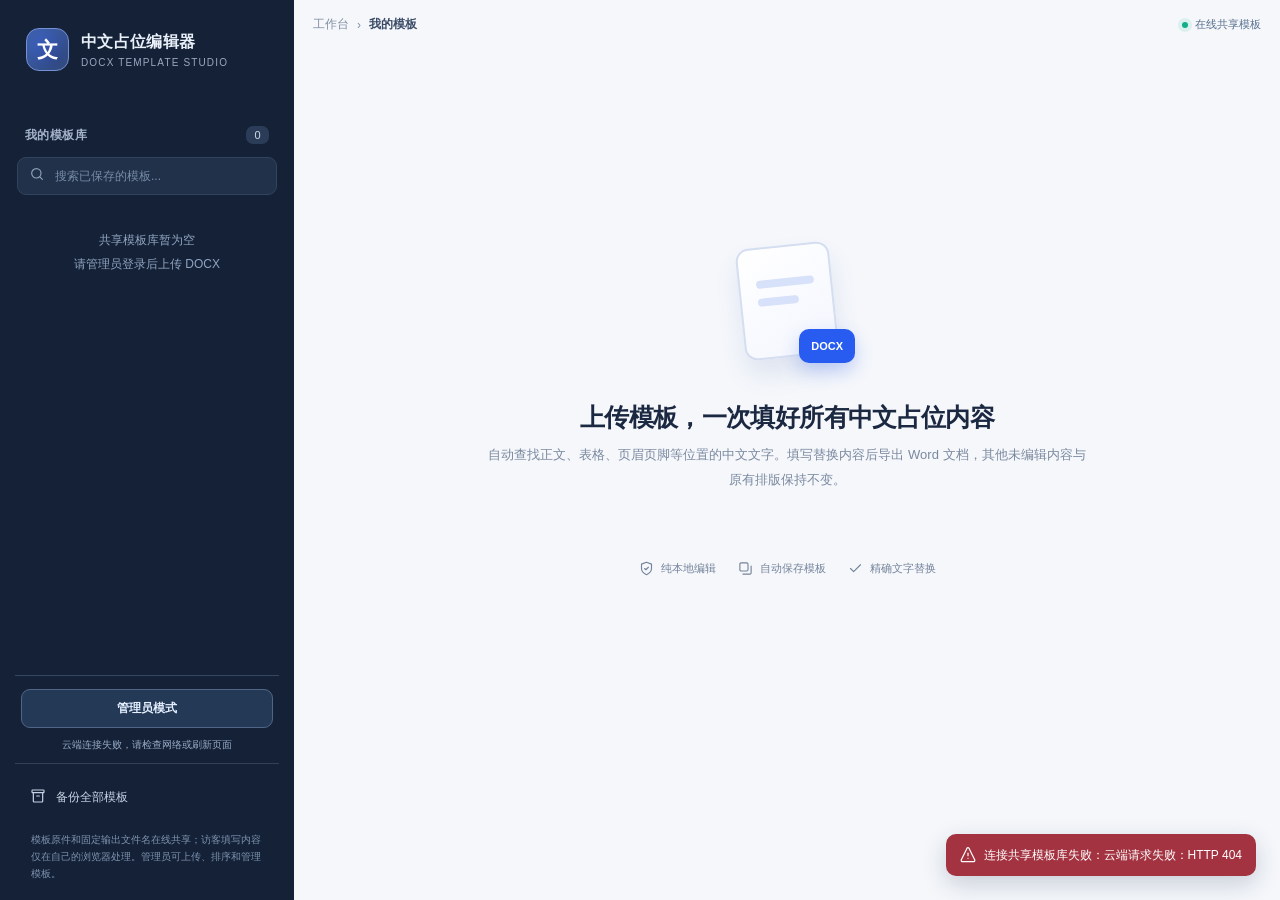
==== legacy/docx-admin.html @ 5efdd033 "Include original DOCX template editor within protected MSWQ admin" ====
<!DOCTYPE html>
<html lang="zh-CN">
<head>
<meta charset="UTF-8" />
<meta name="viewport" content="width=device-width, initial-scale=1" />
<meta name="color-scheme" content="light" />
<title>MSWQ 后台 · DOCX 模板管理</title>
<style>
:root { --nav:#142137;--nav2:#1c2d47;--navtext:#e9f0f8;--blue:#275def;--bluehover:#174bd7;--ink:#1b2841;--muted:#718097;--line:#e4e9f1;--bg:#f5f7fb;--white:#ffffff;--success:#0a9672;--danger:#d34b58;--shadow:0 12px 30px rgba(22,37,68,.065);}
* {box-sizing:border-box} html,body{margin:0;min-height:100%;font-family:Inter,-apple-system,BlinkMacSystemFont,"Segoe UI","Microsoft YaHei","PingFang SC",sans-serif;color:var(--ink)} body{background:var(--bg)} button,input{font:inherit} button{cursor:pointer} button:disabled{opacity:.45;cursor:not-allowed} input{outline:none} input:focus{border-color:#7095ff!important;box-shadow:0 0 0 3px rgba(39,93,239,.10)} .app{display:flex;height:100vh;min-height:600px;overflow:hidden}
.sidebar{width:294px;flex-shrink:0;background:var(--nav);color:var(--navtext);display:flex;flex-direction:column;padding:28px 15px 17px}.brand{display:flex;align-items:center;gap:12px;padding:0 11px 25px}.brand-logo{height:43px;width:43px;border:1px solid #7690d6;border-radius:13px;display:grid;place-items:center;color:#fff;font-size:21px;font-weight:800;box-shadow:inset 0 0 20px #3a5685;background:linear-gradient(135deg,#436ee4,#273a70)} .brand h1{font-size:16px;margin:0 0 4px;font-weight:720;letter-spacing:.3px}.brand p{font-size:10px;color:#99a9bf;letter-spacing:1.15px;margin:0}.side-upload{width:100%;height:44px;border:none;background:#fff;border-radius:10px;color:#182c4c;font-weight:720;display:flex;align-items:center;justify-content:center;gap:9px;box-shadow:0 7px 16px rgba(0,0,0,.12)} .side-upload:hover{background:#e7f0ff}.sidebar-heading{padding:30px 10px 13px;display:flex;align-items:center;justify-content:space-between;color:#a5b4cb;font-size:12px;letter-spacing:.4px}.count{font-size:11px;background:#2a3c57;color:#cdd9e8;padding:3px 8px;border-radius:7px}.side-search{display:flex;gap:8px;align-items:center;background:#203149;border:1px solid #32445d;border-radius:9px;margin:0 2px 11px;padding:0 11px;height:38px;color:#8da1bb}.side-search input{background:none;outline:none;border:none;color:white;width:100%;font-size:12px}.side-search input::placeholder{color:#778ca8}.side-list{flex:1;overflow:auto;min-height:80px;padding:2px 1px 10px;scrollbar-color:#49637f transparent;scrollbar-width:thin}.template-item{padding:11px 10px 11px 11px;display:flex;gap:10px;align-items:center;border-radius:10px;margin-bottom:6px;cursor:grab;transition:background .15s;position:relative;border:1px solid transparent;min-height:65px}.template-item:hover{background:#20344f}.template-item.active{background:#2a4163;border-color:#4a668b}.template-item.dragging{opacity:.35}.template-item.dropbefore{box-shadow:inset 0 3px 0 #8ca9ff}.template-item.dropafter{box-shadow:inset 0 -3px 0 #8ca9ff}.tiny-file{height:35px;width:34px;flex-shrink:0;border-radius:8px;background:#334e71;display:grid;place-items:center;color:#b9d3ff}.template-item.active .tiny-file{background:#335db1;color:white}.template-detail{min-width:0;flex:1}.template-name{font-size:12px;white-space:nowrap;overflow:hidden;text-overflow:ellipsis;font-weight:670;color:#e9f1fb}.template-secondary{font-size:10px;white-space:nowrap;overflow:hidden;text-overflow:ellipsis;color:#91a5c0;margin-top:7px}.item-actions{background:transparent;color:#9aadc9;border:none;padding:6px;border-radius:7px;display:grid;place-items:center}.item-actions:hover{background:#385170;color:white}.empty-side{font-size:12px;line-height:2;color:#91a5c0;padding:20px 12px;text-align:center}.sidebar-bottom{border-top:1px solid #324158;padding:14px 7px 0;display:flex;flex-direction:column;gap:3px}.side-util{display:flex;align-items:center;gap:10px;width:100%;border:none;border-radius:8px;background:none;text-align:left;color:#c5d3e5;padding:10px 8px;font-size:12px}.side-util:hover{background:#243954;color:white}.privacy{font-size:10px;color:#7f94af;line-height:1.7;padding:11px 9px 1px}
.main{overflow:auto;min-width:0;flex:1}.main-inner{max-width:1250px;margin:auto;padding:29px 41px 110px}.top-line{display:flex;align-items:center;justify-content:space-between;gap:20px;margin-bottom:27px}.crumb{display:flex;align-items:center;gap:8px;color:#8290a4;font-size:12px}.crumb strong{color:#3a4b66;font-weight:650}.local-flag{display:flex;align-items:center;gap:7px;color:#58718f;font-size:11px}.online-dot{width:6px;height:6px;background:#12ae89;border-radius:50%;box-shadow:0 0 0 4px rgba(18,174,137,.1)}
.hero-empty{min-height:calc(100vh - 180px);display:flex;flex-direction:column;align-items:center;justify-content:center;text-align:center;padding:30px 0}.hero-drawing{width:136px;height:142px;position:relative;display:grid;place-items:center;margin:0 auto 22px}.big-doc{width:94px;height:112px;border:2px solid #d5def1;border-radius:13px;background:linear-gradient(150deg,#fff,#f3f6fe);box-shadow:0 15px 25px rgba(63,96,164,.12);padding:31px 16px;text-align:left;transform:rotate(-6deg)}.big-doc:before,.big-doc:after{content:"";display:block;height:8px;background:#d7e1f9;border-radius:5px;margin-bottom:10px}.big-doc:after{width:70%}.badge-doc{position:absolute;right:0;bottom:9px;background:#285cf0;border-radius:10px;color:white;padding:11px 12px;box-shadow:0 8px 18px rgba(39,93,239,.25);font-size:11px;font-weight:750}.hero-empty h2{font-size:25px;letter-spacing:-.65px;margin:7px 0 9px}.hero-empty p{font-size:13px;line-height:1.9;color:#7a899f;max-width:600px;margin:0 0 23px}.hero-buttons{display:flex;gap:10px;justify-content:center}.btn{display:inline-flex;align-items:center;justify-content:center;gap:8px;border:1px solid var(--line);border-radius:10px;padding:10px 15px;background:white;color:#354764;font-weight:660;font-size:12px;min-height:40px;white-space:nowrap}.btn:hover{background:#f2f5fb}.btn.primary{background:var(--blue);color:white;border-color:var(--blue)}.btn.primary:hover{background:var(--bluehover)}.btn.ghost{border-color:transparent;background:transparent}.btn.danger{color:var(--danger);background:#fff7f8;border-color:#f6cfd5}.btn:focus-visible{outline:3px solid #aac0ff;outline-offset:2px}.key-points{display:flex;gap:22px;margin-top:45px;flex-wrap:wrap;justify-content:center}.key-point{display:flex;align-items:center;gap:7px;font-size:11px;color:#74839a}
.loading-screen{padding:60px 0;text-align:center;color:#718199}.loader{height:27px;width:27px;border:3px solid #d9e3fb;border-top-color:#3569f2;border-radius:50%;animation:spin .65s linear infinite;margin:0 auto 15px}@keyframes spin{to{transform:rotate(360deg)}}
.document-header{display:flex;justify-content:space-between;gap:20px;align-items:start;margin:5px 0 23px}.eyebrow{font-size:11px;font-weight:720;letter-spacing:1px;color:#7187a6;margin-bottom:9px}.document-title{font-size:25px;line-height:1.4;font-weight:760;letter-spacing:-.7px;overflow-wrap:anywhere;margin:0}.document-subtitle{color:#8998ac;font-size:11px;display:flex;align-items:center;gap:9px;margin:9px 0 0;flex-wrap:wrap}.sub-dot{height:3px;width:3px;border-radius:50%;background:#afb9c8}.header-actions{display:flex;gap:8px;flex-shrink:0;margin-top:6px}
.stat-grid{display:grid;grid-template-columns:repeat(3,minmax(0,1fr));gap:13px;margin-bottom:17px}.stat-card{background:white;border:1px solid var(--line);border-radius:13px;padding:18px 21px;box-shadow:0 3px 12px rgba(18,34,64,.025);min-height:103px}.stat-label{font-size:11px;color:#7c8ba3;font-weight:640;display:flex;align-items:center;gap:7px}.stat-value{font-size:27px;font-weight:790;letter-spacing:-.6px;margin-top:8px;line-height:1}.stat-value small{font-size:13px;color:#8898ad;font-weight:570}.progress-track{height:5px;border-radius:5px;background:#e8edf6;overflow:hidden;margin-top:11px}.progress-fill{height:100%;width:0;background:#19a789;border-radius:5px;transition:width .25s}
.setting-card{background:white;border:1px solid var(--line);border-radius:13px;padding:17px 20px;display:flex;align-items:center;justify-content:space-between;gap:20px;margin-bottom:20px;box-shadow:0 3px 12px rgba(18,34,64,.025)}.setting-text{display:flex;align-items:center;gap:12px;min-width:0}.setting-icon{width:39px;height:39px;border-radius:10px;background:#edf3ff;color:#3469e8;display:grid;place-items:center;flex-shrink:0}.setting-label{font-size:12px;font-weight:750;margin:0 0 5px}.setting-helper{font-size:11px;color:#8a98ac;line-height:1.4}.filename-entry{display:flex;align-items:center;gap:8px;max-width:45%;min-width:235px}.filename-entry input{border:1px solid #dbe3ee;border-radius:8px;padding:10px 10px;background:#fbfcff;width:100%;font-size:12px;min-width:0}.filename-ext{font-size:11px;color:#95a1b3}
.editor-panel{background:#fff;border:1px solid var(--line);border-radius:14px;box-shadow:var(--shadow);overflow:hidden}.panel-top{padding:20px 21px 16px;display:flex;align-items:flex-start;justify-content:space-between;gap:15px}.panel-title{margin:0;font-size:16px;font-weight:750}.panel-desc{margin:8px 0 0;color:#91a0b2;font-size:11px}.panel-tools{padding:0 21px 17px;display:flex;align-items:center;justify-content:space-between;gap:12px;flex-wrap:wrap}.filters{display:flex;gap:3px;background:#f0f3f8;padding:4px;border-radius:9px}.filter{border:0;border-radius:7px;background:none;color:#7b8ba2;padding:8px 12px;font-size:11px;font-weight:700}.filter.active{background:#fff;color:#315bba;box-shadow:0 1px 4px #d8deea}.field-search{border:1px solid #e0e7f1;display:flex;align-items:center;gap:9px;border-radius:9px;height:34px;padding:0 11px;color:#9aaac0;max-width:240px;min-width:175px}.field-search input{border:none;width:100%;font-size:11px;box-shadow:none!important}.table-header{display:grid;grid-template-columns:43px minmax(120px, .88fr) minmax(160px,1.2fr) 77px;align-items:center;background:#f8fafd;color:#8392a7;font-size:10px;font-weight:730;padding:10px 22px;border-top:1px solid var(--line);border-bottom:1px solid var(--line);gap:12px}.field-row{display:grid;grid-template-columns:43px minmax(120px,.88fr) minmax(160px,1.2fr) 77px;gap:12px;align-items:center;min-height:83px;padding:13px 22px;border-bottom:1px solid #edf0f5;transition:background .15s}.field-row:hover{background:#fbfcff}.field-row:last-child{border-bottom:0}.row-index{font-size:11px;color:#9caac0;font-weight:700}.field-label{font-size:12px;font-weight:730;overflow-wrap:anywhere;line-height:1.6}.field-snippet{font-size:10px;color:#9aa7b9;margin-top:5px;overflow:hidden;text-overflow:ellipsis;white-space:nowrap;max-width:330px}.field-input{height:38px;border:1px solid #dce4ee;border-radius:8px;width:100%;padding:0 11px;font-size:12px;background:#fff;color:#203149}.field-input::placeholder{color:#b0bed1}.field-input:not(:placeholder-shown){background:#fafffe}.row-count{text-align:right;font-size:10px;color:#8395aa}.pill-done,.pill-pending{display:inline-flex;align-items:center;justify-content:center;padding:4px 7px;border-radius:6px;margin-bottom:5px}.pill-done{background:#e7f8f1;color:#129970}.pill-pending{background:#f1f4f8;color:#8d9bb0}.no-fields{padding:40px 20px;text-align:center;color:#8b99ab;font-size:13px;line-height:2}.panel-footer{display:flex;align-items:center;justify-content:space-between;gap:15px;border-top:1px solid var(--line);padding:13px 21px;background:#fdfdff;color:#91a0b4;font-size:11px}.footer-count{font-weight:620;color:#63809d}.export-bar{position:sticky;bottom:0;z-index:4;background:rgba(245,247,251,.94);backdrop-filter:blur(12px);border:1px solid #e2e8f1;box-shadow:0 -7px 30px rgba(27,48,83,.05);border-radius:13px;margin:18px 0 0;padding:14px 20px;display:flex;align-items:center;justify-content:space-between;gap:12px}.export-note{font-size:12px;font-weight:680}.export-note small{display:block;font-size:10px;color:#8b9aaf;font-weight:430;margin-top:5px}.export-actions{display:flex;gap:8px}
.toast-area{position:fixed;right:24px;bottom:24px;z-index:40;display:flex;flex-direction:column;gap:8px;pointer-events:none}.toast{padding:12px 14px;background:#172d42;color:white;border-radius:10px;font-size:12px;box-shadow:0 8px 25px #1b2e4c33;display:flex;align-items:center;gap:8px;animation:rise .18s ease;max-width:360px;line-height:1.5}.toast.error{background:#a33341}.toast.success{background:#116d58}@keyframes rise{from{opacity:0;transform:translateY(7px)}to{opacity:1;transform:translateY(0)}}
.modal-backdrop{position:fixed;inset:0;background:rgba(13,27,49,.53);z-index:30;display:flex;align-items:center;justify-content:center;padding:22px;backdrop-filter:blur(3px)}.modal{background:#fff;border-radius:17px;box-shadow:0 25px 100px #0e213a55;width:min(100%,460px);padding:25px}.modal .modal-tag{display:inline-grid;place-items:center;background:#eaf0ff;color:#315dd6;border-radius:10px;width:42px;height:42px;margin-bottom:17px}.modal h3{font-size:18px;margin:0 0 9px;letter-spacing:-.3px}.modal p{font-size:12px;line-height:1.9;color:#7e8da2;margin:0 0 17px}.modal-input{border:1px solid #dae3f0;background:#fbfcfe;border-radius:10px;padding:12px;width:100%;font-size:13px}.modal-foot{display:flex;justify-content:flex-end;gap:9px;margin-top:20px}.modal-k{font-size:11px;color:#7e90aa;margin:0 0 8px;font-weight:750}.modal-warning{background:#fff9ee;border:1px solid #f4e6c5;color:#a87919;padding:11px 12px;border-radius:9px;font-size:11px;line-height:1.8;margin-top:12px}.hidden{display:none!important} .top-preview{display:none}
@media(max-width:1050px){.sidebar{width:258px}.main-inner{padding:27px 24px 100px}.document-title{font-size:21px}.filename-entry{max-width:45%}}
@media(max-width:740px){.app{height:auto;min-height:100vh;overflow:visible}.sidebar{width:73px;position:sticky;top:0;height:100vh;padding:17px 8px}.brand{padding:0 7px 22px}.brand h1,.brand p,.sidebar-heading,.side-search,.template-detail,.item-actions,.side-util span,.privacy,.side-upload span{display:none}.brand-logo{width:40px;height:40px}.side-upload{height:41px}.template-item{padding:7px;justify-content:center;min-height:50px}.tiny-file{flex-shrink:0}.sidebar-bottom{padding:8px 0 0}.side-util{justify-content:center}.main-inner{padding:20px 13px 85px}.document-header{display:block}.header-actions{margin-top:16px}.stat-grid{gap:7px}.stat-card{padding:12px 10px;min-height:91px}.stat-value{font-size:23px}.stat-label{font-size:10px}.setting-card{align-items:stretch;flex-direction:column;gap:14px}.filename-entry{max-width:none}.table-header{display:none}.field-row{grid-template-columns:21px 1fr 55px;gap:8px;padding:14px}.field-input-wrap{grid-column:2 / 4}.field-row .row-count{grid-row:1;grid-column:3}.field-row .field-label-wrap{grid-column:2}.field-row .row-index{grid-column:1}.panel-top,.panel-tools{padding-left:14px;padding-right:14px}.panel-tools{flex-wrap:wrap}.field-search{max-width:none;flex:1}.panel-footer{padding:12px 14px}.export-bar{align-items:stretch;flex-direction:column}.export-actions .btn{flex:1}.top-line{margin-bottom:20px}.hero-empty h2{font-size:20px}.key-points{gap:12px}}
/* Three-column document workspace */
.main{overflow:hidden;display:flex;flex-direction:column}.main-inner{max-width:none;width:100%;padding:16px 19px 13px;height:100%;display:flex;flex-direction:column;min-height:0}.top-line{margin-bottom:10px;flex-shrink:0}#workspace{flex:1;display:flex;flex-direction:column;min-height:0;min-width:0}.worktop{display:flex;align-items:center;gap:14px;padding:9px 0 15px;flex-shrink:0;min-width:0}.doc-ident{min-width:0;flex:1}.doc-ident .eyebrow{margin:0 0 3px;font-size:10px}.worktop .document-title{font-size:18px;font-weight:770;white-space:nowrap;overflow:hidden;text-overflow:ellipsis;max-width:100%;line-height:1.5}.doc-stat{display:flex;gap:9px;align-items:center;flex-shrink:0}.stat-tiny{background:white;border:1px solid var(--line);padding:7px 11px;border-radius:8px;font-size:11px;color:#73829a;white-space:nowrap}.stat-tiny b{font-size:15px;color:#1e3559;margin-right:4px}.stat-tiny.pending b{color:#d68c37}.doc-actions{display:flex;gap:6px}.btn.small{min-height:33px;padding:7px 11px;font-size:11px;border-radius:8px}.btn.danger-soft{color:#a54855}.edit-stage{display:flex;gap:14px;flex:1;min-height:0;min-width:0}.preview-pane{flex:1;min-width:0;display:flex;flex-direction:column;background:#eaeef5;border:1px solid #dfe5ef;border-radius:13px;overflow:hidden}.preview-bar{height:47px;flex-shrink:0;display:flex;justify-content:space-between;align-items:center;padding:0 15px;background:#fff;border-bottom:1px solid var(--line);gap:8px}.preview-title{font-size:12px;font-weight:770;display:flex;align-items:center;gap:8px;color:#2a3d5b;white-space:nowrap}.render-badge{font-size:10px;background:#f1f5fc;color:#7b8da5;padding:3px 7px;font-weight:580;border-radius:4px}.zoom-tools{display:flex;align-items:center;gap:4px;color:#63728d;font-size:11px}.zoom-tools button{border:1px solid #e6ebf3;background:#fff;border-radius:5px;min-width:25px;height:26px;color:#61728f;font-size:15px}.zoom-tools button:hover{background:#edf3ff;color:#2560e8}.zoom-tools #zoomFit{font-size:10px;padding:0 6px}.zoom-tools #zoomPercent{min-width:37px;text-align:center}.preview-selection{padding:9px 15px;color:#416a9b;font-size:11px;background:#f1f6ff;border-bottom:1px solid #e0eafa;flex-shrink:0;overflow:hidden;text-overflow:ellipsis;white-space:nowrap}.preview-scroller{overflow:auto;flex:1;min-height:0;scrollbar-color:#bbc7d9 transparent;scrollbar-width:thin;overscroll-behavior:contain}.preview-body{display:flex;align-items:center;flex-direction:column;padding:29px 20px 45px;min-height:100%;color:#78869e;font-size:12px}.docx-paper{flex-shrink:0;box-sizing:border-box;background:white;color:#151515;box-shadow:0 8px 36px rgba(32,49,77,.13),0 1px 3px rgba(36,54,90,.12);border:1px solid #e6e8ed;line-height:1.35;overflow-wrap:break-word}.paper-content{min-height:100%;color:#161616}.paper-header{margin-bottom:30px;border-bottom:1px dotted #dce1e8;padding-bottom:9px}.paper-footer{margin-top:34px;border-top:1px dotted #e2e5ed;padding-top:12px}.paper-header:before,.paper-footer:before{content:'页眉';position:absolute;transform:translateY(-20px);font-family:Arial,sans-serif;font-size:10px;color:#afb4bb}.paper-footer:before{content:'页脚';transform:translateY(-24px)}.paper-content .docx-p,.paper-content .docx-heading{margin:0 0 8pt;font-size:inherit;font-weight:inherit;line-height:inherit;white-space:pre-wrap;overflow-wrap:anywhere}.paper-content .docx-heading{font-weight:700}.paper-content .docx-table{border-collapse:collapse;border-spacing:0;max-width:100%;width:100%;margin:7px 0 11px;font-size:inherit;table-layout:auto;color:inherit}.paper-content .docx-table td{border:1px solid #c3c5cc;padding:3px 5px;vertical-align:top;min-width:20px}.paper-content .docx-table td .docx-p:last-child{margin-bottom:0}.paper-content .docx-run{white-space:pre-wrap}.paper-content .docx-image{display:inline-block;max-width:100%;height:auto;object-fit:contain;vertical-align:middle}.docx-placeholder{border-radius:2px;cursor:pointer;transition:background-color .09s;scroll-margin:110px 0;background:rgba(255,193,82,.15);box-decoration-break:clone;-webkit-box-decoration-break:clone}.docx-placeholder:hover{background:#fff0c4}.docx-placeholder.selected-slot{background:#ffde83!important;outline:1.6px solid #ec9c2d;box-shadow:0 0 0 3px rgba(255,188,63,.32);position:relative;z-index:1}.docx-placeholder.same-slot{background:rgba(91,150,246,.2);box-shadow:inset 0 -2px #94b6ed}.docx-placeholder.placeholder-filled:not(.selected-slot):not(.same-slot){background:rgba(23,171,129,.1);box-shadow:inset 0 -1px #79c8af}.preview-bottom{background:#fff;color:#8a98aa;font-size:10px;line-height:1.5;flex-shrink:0;padding:9px 13px;border-top:1px solid var(--line)}.preview-error{padding:45px 25px;line-height:2;color:#9b5261}.fields-pane{width:360px;min-width:320px;flex-shrink:0;display:flex;flex-direction:column;min-height:0;background:white;border:1px solid var(--line);border-radius:13px;overflow:hidden;box-shadow:0 5px 20px rgba(22,34,56,.035)}.right-fixed{flex-shrink:0;border-bottom:1px solid var(--line)}.right-head{display:flex;justify-content:space-between;align-items:center;gap:8px;padding:16px 15px 13px}.right-head h3{font-size:15px;margin:0 0 5px}.right-head p{font-size:10px;color:#97a4b8;margin:0}.icon-btn{border:1px solid var(--line);background:#f7f9fd;padding:8px;border-radius:7px;display:flex;color:#71819a}.right-filters{padding:0 15px 13px}.right-filters .filters{display:flex;justify-content:space-between;margin-bottom:10px;gap:2px}.right-filters .filter{font-size:10px;padding:7px 9px;flex:1}.right-search{display:flex;align-items:center;gap:8px;background:#fff;border:1px solid #dee6f1;border-radius:8px;height:34px;padding:0 10px;color:#92a2b6}.right-search input{min-width:0;border:none;box-shadow:none!important;flex:1;width:100%;font-size:11px}.filename-mini{padding:12px 15px 14px;background:#f8faff;border-top:1px solid #eff3fa}.filename-mini label{font-size:11px;display:block;margin-bottom:7px;font-weight:700}.filename-mini label span{font-weight:400;color:#8a98ac}.filename-mini .filename-entry{max-width:none;min-width:0;width:100%;gap:5px}.filename-mini input{font-size:11px;padding:8px 9px;background:#fff}.filename-mini .filename-entry span{font-size:10px;color:#8795a9}.right-list{min-height:0;flex:1;overflow:auto;scrollbar-color:#aab9d0 #f1f4f9;overscroll-behavior:contain;background:#f1f4f9;padding:16px 12px 22px;display:flex;flex-direction:column;gap:16px;align-items:stretch;scroll-padding-top:16px;scroll-padding-bottom:22px}
.field-card{flex-shrink:0;border:1px solid #d5ddea;border-radius:12px;background:#fff;padding:16px 15px 15px;transition:background .15s,border-color .15s,box-shadow .15s;cursor:pointer;scroll-margin:18px;box-shadow:0 2px 6px rgba(29,51,90,.055),0 1px 2px rgba(29,51,90,.035);position:relative}
.field-card:hover{border-color:#afc2e1;background:#fcfdff;box-shadow:0 4px 14px rgba(36,67,121,.09)}
.field-card.is-active{border:2px solid #3876ee;background:#f6f9ff;padding:15px 14px 14px;box-shadow:0 0 0 3px rgba(56,118,238,.10),0 6px 18px rgba(36,76,151,.12)}
.field-card.is-active .field-index{background:#e1ecff;color:#245bd1}
.field-card-top{display:flex;align-items:center;justify-content:space-between;margin-bottom:12px}
.field-index{font-size:10px;color:#657b9c;font-weight:800;background:#edf1f8;border:1px solid #e1e8f2;border-radius:6px;padding:5px 8px;letter-spacing:.4px;line-height:1.2}
.field-status{font-size:10px;font-weight:650;color:#a57129;background:#fff5e6;border:1px solid #f7e6cc;padding:5px 8px;border-radius:6px;line-height:1.2}
.field-status.done{color:#16866c;background:#eaf9f3;border-color:#cfeee1}
.field-original{font-size:14px;line-height:1.6;margin:0 0 7px;overflow-wrap:anywhere;font-weight:650}
.style-info{color:#71849d;display:flex;align-items:center;gap:6px;font-size:10px;overflow-wrap:anywhere;margin-bottom:8px}.style-info svg{flex-shrink:0}
.field-context{font-size:10px;color:#92a2b6;white-space:nowrap;text-overflow:ellipsis;overflow:hidden;margin-bottom:13px;padding-bottom:12px;border-bottom:1px solid #edf1f7}
.field-entry input{width:100%;border:1px solid #d5dfeb;box-shadow:none;border-radius:8px;height:42px;padding:0 11px;font-size:12px;color:#263a57;background:white}
.field-entry input:focus{background:#fff;border-color:#5687f4!important}
.field-bottom{display:flex;justify-content:space-between;align-items:center;gap:4px;padding-top:12px;color:#8192aa;font-size:10px}
.field-bottom>span{display:flex;align-items:center;gap:4px}
.occ-stepper{display:flex;align-items:center;gap:3px;color:#8292a8}
.step-btn{width:21px;height:21px;border:1px solid #dce5f2;background:#fff;color:#617798;border-radius:5px;font-size:16px;line-height:16px}
.step-btn:hover{border-color:#91b1fb;background:#f2f6ff}
.occurrence-step{min-width:43px;text-align:center;white-space:nowrap}
.right-footer{flex-shrink:0;padding:10px 13px 12px;box-shadow:0 -3px 12px rgba(27,55,104,.035);border-top:1px solid var(--line)}.right-foot-meta{display:flex;justify-content:space-between;color:#97a4b6;font-size:10px;margin-bottom:9px}.right-buttons{display:flex;gap:8px}.right-buttons .btn{flex:1;min-width:0;font-size:11px;padding:8px 9px}.right-buttons .btn.primary{flex:1.3}.right-list .no-fields{line-height:1.9;padding:25px 18px;font-size:12px}
@media(max-width:1250px){.sidebar{width:240px}.main-inner{padding:14px 12px 10px}.edit-stage{gap:9px}.fields-pane{width:324px;min-width:300px}.doc-stat{gap:4px}.stat-tiny{padding:6px}.docx-paper{margin-left:0!important}}
@media(max-width:930px){.sidebar{width:180px}.brand h1{font-size:12px}.side-upload{font-size:11px}.doc-stat{display:none}.edit-stage{flex-direction:column;overflow:auto}.preview-pane{height:65vh;flex-shrink:0;min-height:400px}.fields-pane{width:100%;min-width:0;flex-shrink:0;height:55vh;min-height:390px}.right-list{flex:1}}
@media(max-width:740px){.sidebar{width:73px}.main{height:100vh}.main-inner{height:100%;padding:11px 9px}.top-line{margin-bottom:7px}.worktop{padding:5px 0 9px}.docx-paper{max-width:none}.preview-pane{height:55vh;min-height:330px}.fields-pane{height:58vh}.doc-actions .btn{padding:5px}.preview-bar{padding:0 8px}.preview-title{font-size:11px}.render-badge{display:none}}

.docx-list-prefix{display:inline-block;min-width:26px;padding-right:7px;font-weight:inherit}.docx-extra-section{margin-top:36px;border-top:1px dashed #cbd4e0;padding-top:10px}.docx-extra-label{font-family:Arial,sans-serif;color:#8f9eaf;font-size:10px;letter-spacing:.6px;margin-bottom:14px}.docx-extra-item{font-size:.9em;color:#3e4752}


/* V3: edit Word text in-place without rebuilding the DOCX from HTML. */
.preview-bar{flex-wrap:wrap;gap:9px}.live-edit-toolbar{display:flex;align-items:center;gap:7px;flex-wrap:wrap}
.live-edit-tag{font-size:10px;color:#167c61;background:#e8f8f2;border:1px solid #c5eadc;border-radius:6px;padding:5px 8px;font-weight:750;white-space:nowrap}
.live-edit-btn{border:1px solid #d5dfec;background:#fff;color:#426080;border-radius:6px;padding:5px 9px;font-size:11px;white-space:nowrap}
.live-edit-btn:hover:not(:disabled){border-color:#83a7fa;background:#edf3ff;color:#245bd1}
.live-edit-btn:disabled{opacity:.48}
.docx-p[contenteditable="plaintext-only"],.docx-p[contenteditable="true"]{cursor:text;outline:0;min-height:1em;border-radius:3px;transition:background .12s,box-shadow .12s}
.docx-p[contenteditable]:hover{box-shadow:0 0 0 2px rgba(66,123,233,.12);background-color:rgba(77,126,230,.025)}
.docx-p[contenteditable]:focus{box-shadow:0 0 0 2px rgba(34,105,232,.48);background-color:rgba(53,117,230,.045)}
.docx-p.has-direct-change:not(:focus){box-shadow:inset 3px 0 0 #20a67c}
.docx-list-prefix{user-select:none;-webkit-user-select:none}
.direct-help{background:#e9f4ff;color:#315781;font-size:11px;border-top:1px solid #d3e5ff;padding:8px 12px;line-height:1.55;display:flex;gap:10px;align-items:center;justify-content:space-between}
.direct-help b{font-weight:750;color:#2564c7}
.direct-count{display:inline-flex;align-items:center;gap:4px;color:#168667;font-weight:700}
@media(max-width:1280px){.live-edit-toolbar{gap:4px}.live-edit-btn{padding:4px 6px}}


.khmb-admin{border-top:1px solid #334763;margin-top:12px;padding:13px 6px 9px;display:flex;flex-direction:column;gap:8px}
.khmb-admin button{border:1px solid #516687;color:#e4efff;border-radius:9px;background:#233955;padding:10px 12px;text-align:center;font-size:12px;font-weight:700}
.khmb-admin button:hover{background:#2d4970}.khmb-admin .khmb-small{background:transparent;font-weight:500}
.khmb-admin-status{font-size:10px;color:#98aac5;text-align:center;line-height:1.8}
body:not(.is-admin) #uploadSidebar,body:not(.is-admin) #restoreButton,body:not(.is-admin) #deleteCurrent,body:not(.is-admin) #uploadAnotherTemplate{display:none!important}
body:not(.is-admin) .item-actions{display:none!important}
body:not(.is-admin) .template-item{cursor:pointer}
body:not(.is-admin) #outputName{cursor:not-allowed;background:#edf0f5!important;color:#667890}
.khmb-admin .khmb-admin-only{display:none}body.is-admin .khmb-admin .khmb-admin-only{display:block}
@media(max-width:740px){.khmb-admin{padding:6px 0}.khmb-admin button{padding:8px 3px;font-size:10px}.khmb-admin-status{display:none}}

/* Shared master template tools */
.khmb-masterbar{margin:10px 0 14px;padding:13px 15px;border:1px solid #d9e3f4;background:#f6f9ff;border-radius:12px;display:flex;align-items:center;justify-content:space-between;gap:10px;flex-wrap:wrap}
.khmb-masterbar.editing{border:1px solid #7f9af5;background:#eff4ff;box-shadow:0 0 0 2px rgba(39,93,239,.045)}
.khmb-masterbar .master-explain{font-size:11px;color:#5e718b;line-height:1.6;flex:1 1 210px}
.khmb-masterbar .master-explain b{display:block;font-size:12px;color:#234164}
.khmb-masterbar .master-actions{display:flex;flex-wrap:wrap;gap:7px}
.khmb-masterbar .master-actions button{border-radius:8px;font-size:11px;padding:8px 10px;white-space:nowrap;border:1px solid #c8d4e8;background:#fff;color:#294263;cursor:pointer;font-weight:650}
.khmb-masterbar .master-actions button.primary{background:#285ded;border-color:#285ded;color:#fff}
.khmb-masterbar .master-actions button.danger{color:#bc3044;border-color:#f0c6ce}
.khmb-masterbar .master-actions button:disabled{opacity:.5;cursor:not-allowed}
body.khmb-maintenance .direct-help{background:#e8f3ff;border-color:#a9c7fa}
body.khmb-maintenance #resetValues{display:none!important}
body.khmb-maintenance .field-input{background:#f1f3f6!important;pointer-events:none}
body:not(.is-admin) #changeTemplate,body:not(.is-admin) #uploadHero{display:none!important}

/* V4.1: visible master tools pinned below actual V3 preview header. */
.preview-pane #khmbMasterTools{flex:0 0 auto;margin:0;border-radius:0;border-left:0;border-right:0;border-top:0;padding:11px 15px;background:#f4f8ff;z-index:3}
.preview-pane #khmbMasterTools.editing{background:#e9f3ff;border-bottom:2px solid #3d6df5}
.preview-pane #khmbMasterTools .master-actions{justify-content:flex-end}
.preview-pane #khmbMasterTools .master-actions button:disabled{opacity:.56;cursor:not-allowed}
@media(max-width:1100px){.preview-pane #khmbMasterTools{padding:9px}.preview-pane #khmbMasterTools .master-actions button{font-size:10px;padding:7px 8px}}

/* Admin quick-link control in template sidebar */
.template-link-action{background:transparent;color:#a9c6ff;border:1px solid transparent;padding:7px;border-radius:8px;display:grid;place-items:center;flex-shrink:0}
.template-link-action:hover{background:#395879;border-color:#5479a1;color:#fff}
.template-item .item-actions{flex-shrink:0}
body:not(.is-admin) .template-link-action{display:none!important}
.khmb-manage-label{font-size:12px;color:#52647d;font-weight:650;margin:14px 0 6px}
.khmb-manage-input{display:block;width:100%;height:41px;border:1px solid #ced9e8;border-radius:9px;padding:0 12px;color:#1d334f;background:#fff}
.khmb-manage-note{font-size:11px;line-height:1.6;color:#71839b;margin-top:6px}

/* V4.4 admin master global literal search */
.khmb-global-panel{flex:0 0 auto;background:#fbfcff;border-bottom:1px solid #d6e1f0;padding:11px 15px 10px;min-width:0}
.khmb-global-head{display:flex;justify-content:space-between;align-items:center;gap:10px}
.khmb-global-head strong{font-size:12px;color:#25446b}.khmb-global-head small{font-size:10px;color:#8292a7}
.khmb-global-fields{display:grid;grid-template-columns:minmax(110px,1fr) minmax(110px,1fr) auto;gap:8px;align-items:end;margin-top:9px}
.khmb-global-fields label{display:grid;gap:4px;font-size:10px;font-weight:650;color:#586d8b;min-width:0}
.khmb-global-fields input[type=text]{width:100%;height:36px;min-width:0;padding:7px 10px;border:1px solid #cdd9ea;border-radius:8px;background:#fff;color:#223651;font-size:12px;box-sizing:border-box}
.khmb-global-fields .khmb-global-go{background:#275def;border:1px solid #275def;border-radius:8px;padding:8px 12px;height:36px;color:white;font-size:11px;font-weight:700;white-space:nowrap}
.khmb-global-fields .khmb-global-go:disabled{background:#c1cbd9;border-color:#c1cbd9}
.khmb-global-meta{display:flex;justify-content:space-between;gap:12px;align-items:center;margin-top:10px;font-size:10px;color:#64758d}
.khmb-global-meta label{display:flex;align-items:center;gap:6px;white-space:nowrap;cursor:pointer}
.khmb-global-meta input{accent-color:#275def}
.khmb-global-results{max-height:205px;overflow:auto;margin-top:7px;border:1px solid #e2e9f5;border-radius:8px;background:#fff;scrollbar-width:thin}
.khmb-global-result{display:flex;align-items:center;gap:10px;padding:8px 10px;border:0;border-bottom:1px solid #e9eef7;background:#fff;width:100%;text-align:left;cursor:pointer}
.khmb-global-result:hover{background:#f0f5ff}.khmb-global-result:last-child{border-bottom:0}
.khmb-global-result .khmb-hit-num{font-size:10px;font-weight:750;color:#8194b1;min-width:24px}
.khmb-global-result .khmb-hit-body{min-width:0;flex:1}
.khmb-global-result .khmb-hit-place{font-size:10px;font-weight:700;color:#456385}
.khmb-global-result .khmb-hit-text{font-size:11px;color:#34435a;white-space:nowrap;overflow:hidden;text-overflow:ellipsis;margin-top:3px}
.khmb-global-result mark{background:#ffdc76;color:#1c2b41;border-radius:2px;padding:0 1px}
.khmb-hit-empty{color:#8491a4;font-size:11px;padding:15px;text-align:center}
.docx-p.khmb-search-target{background:rgba(255,205,99,.16)!important;box-shadow:0 0 0 2px #f4b435!important;border-radius:3px}
@media(max-width:1020px){.khmb-global-fields{grid-template-columns:1fr 1fr}.khmb-global-fields .khmb-global-go{grid-column:1 / -1}}

#khmbGlobalPages button{background:#fff;border:1px solid #cad6ea;color:#426086;border-radius:6px;padding:4px 9px;font-size:10px;cursor:pointer}
#khmbGlobalPages button:disabled{opacity:.43;cursor:not-allowed}

/* V4.5: all live DOCX search hits use browser-native ranges, no text/OOXML mutations. */
::highlight(khmb-find-all){background-color:#df2637;color:#fff;text-decoration:underline;text-decoration-color:#fff}
::highlight(khmb-find-active){background-color:#a50b20;color:#fff;text-decoration:underline;text-decoration-color:#ffe0a4}
.khmb-global-meta .khmb-highlight-count{font-weight:720;color:#d3243a}
.khmb-global-head .khmb-red-key{background:#df2637;color:#fff;padding:1px 6px;border-radius:5px;font-size:10px;margin-left:5px}
#khmbMatchResults .khmb-global-result mark{background:#d72337;color:#fff;font-weight:750}

/* V4.7.1: concise, admin-editable hints instead of DOCX font/context debug metadata */
.field-card .field-help{display:flex;align-items:flex-start;gap:8px;margin:7px 0 13px;padding:10px 10px;border:1px solid #e0e8f5;border-radius:8px;background:#f7faff;color:#58708f;font-size:11px;line-height:1.6;min-height:37px}
.field-card .field-help .field-help-icon{flex-shrink:0;color:#547bc0;margin-top:1px}
.field-card .field-help .field-help-text{flex:1;min-width:0;white-space:pre-wrap;overflow-wrap:anywhere}
.field-card .field-help .field-help-edit{flex-shrink:0;align-self:center;background:#edf3ff;border:1px solid #c7d7f4;color:#295fbd;border-radius:6px;padding:5px 7px;font-size:10px;font-weight:680;cursor:pointer}
.field-card .field-help .field-help-edit:hover{background:#dfeaff;border-color:#99b8ef}
body:not(.is-admin) .field-help-edit{display:none!important}
.field-help-dialog{display:block;min-height:100px;width:100%;box-sizing:border-box;resize:vertical;margin:12px 0 4px;padding:12px;font-family:inherit;font-size:12px;line-height:1.7;border:1px solid #cbd8ec;border-radius:9px;color:#223b5d;background:#fff}
.field-help-caption{display:block;color:#7b8ba3;font-size:11px;line-height:1.6;margin-top:4px}
</style>
</head>
<body>
<div class="app">
  <aside class="sidebar">
    <div class="brand"><div class="brand-logo">文</div><div><h1>中文占位编辑器</h1><p>DOCX TEMPLATE STUDIO</p></div></div>
    <button class="side-upload" id="uploadSidebar" type="button"><span data-icon="plus"></span><span>导入 DOCX 模板</span></button>
    <div class="sidebar-heading"><strong>我的模板库</strong><span class="count" id="sidebarCount">0</span></div>
    <label class="side-search"><span data-icon="search"></span><input id="templateSearch" autocomplete="off" placeholder="搜索已保存的模板..." /></label>
    <div class="side-list" id="templateList"></div>
    <div class="khmb-admin">
<button id="adminToggle" type="button">管理员模式</button>
<button id="adminPassword" type="button" class="khmb-admin-only khmb-small">修改管理员密码</button>
<button id="adminLogout" type="button" class="khmb-admin-only khmb-small">退出管理员</button>
<div class="khmb-admin-status" id="khmbStatus">云端共享模板库 · 访客模式</div></div>
<div class="sidebar-bottom">
      <button class="side-util" id="backupButton" title="备份全部模板"><span data-icon="archive"></span><span>备份全部模板</span></button>
      <button class="side-util" id="restoreButton" title="导入模板备份"><span data-icon="folder-open"></span><span>恢复模板备份</span></button>
      <div class="privacy">模板原件和固定输出文件名在线共享；访客填写内容仅在自己的浏览器处理。管理员可上传、排序和管理模板。</div>
    </div>
  </aside>
  <main class="main" id="mainArea">
    <div class="main-inner">
      <div class="top-line"><div class="crumb"><span>工作台</span><span>›</span><strong id="breadName">我的模板</strong></div><div class="local-flag"><span class="online-dot"></span><span>在线共享模板</span></div></div>
      <div id="workspace"></div>
    </div>
  </main>
</div>
<input type="file" id="fileInput" accept=".docx,application/vnd.openxmlformats-officedocument.wordprocessingml.document" multiple hidden />
<input type="file" id="restoreInput" accept=".zip" hidden />
<div class="toast-area" id="toastArea" role="status" aria-live="polite"></div>
<div id="modalRoot"></div>
<script id="zip-library">
/* JSZip inline — vendored, runs offline. */
/*!

JSZip v3.10.1 - A JavaScript class for generating and reading zip files
<http://stuartk.com/jszip>

(c) 2009-2016 Stuart Knightley <stuart [at] stuartk.com>
Dual licenced under the MIT license or GPLv3. See https://raw.github.com/Stuk/jszip/main/LICENSE.markdown.

JSZip uses the library pako released under the MIT license :
https://github.com/nodeca/pako/blob/main/LICENSE
*/

!function(e){if("object"==typeof exports&&"undefined"!=typeof module)module.exports=e();else if("function"==typeof define&&define.amd)define([],e);else{("undefined"!=typeof window?window:"undefined"!=typeof global?global:"undefined"!=typeof self?self:this).JSZip=e()}}(function(){return function s(a,o,h){function u(r,e){if(!o[r]){if(!a[r]){var t="function"==typeof require&&require;if(!e&&t)return t(r,!0);if(l)return l(r,!0);var n=new Error("Cannot find module '"+r+"'");throw n.code="MODULE_NOT_FOUND",n}var i=o[r]={exports:{}};a[r][0].call(i.exports,function(e){var t=a[r][1][e];return u(t||e)},i,i.exports,s,a,o,h)}return o[r].exports}for(var l="function"==typeof require&&require,e=0;e<h.length;e++)u(h[e]);return u}({1:[function(e,t,r){"use strict";var d=e("./utils"),c=e("./support"),p="ABCDEFGHIJKLMNOPQRSTUVWXYZabcdefghijklmnopqrstuvwxyz0123456789+/=";r.encode=function(e){for(var t,r,n,i,s,a,o,h=[],u=0,l=e.length,f=l,c="string"!==d.getTypeOf(e);u<e.length;)f=l-u,n=c?(t=e[u++],r=u<l?e[u++]:0,u<l?e[u++]:0):(t=e.charCodeAt(u++),r=u<l?e.charCodeAt(u++):0,u<l?e.charCodeAt(u++):0),i=t>>2,s=(3&t)<<4|r>>4,a=1<f?(15&r)<<2|n>>6:64,o=2<f?63&n:64,h.push(p.charAt(i)+p.charAt(s)+p.charAt(a)+p.charAt(o));return h.join("")},r.decode=function(e){var t,r,n,i,s,a,o=0,h=0,u="data:";if(e.substr(0,u.length)===u)throw new Error("Invalid base64 input, it looks like a data url.");var l,f=3*(e=e.replace(/[^A-Za-z0-9+/=]/g,"")).length/4;if(e.charAt(e.length-1)===p.charAt(64)&&f--,e.charAt(e.length-2)===p.charAt(64)&&f--,f%1!=0)throw new Error("Invalid base64 input, bad content length.");for(l=c.uint8array?new Uint8Array(0|f):new Array(0|f);o<e.length;)t=p.indexOf(e.charAt(o++))<<2|(i=p.indexOf(e.charAt(o++)))>>4,r=(15&i)<<4|(s=p.indexOf(e.charAt(o++)))>>2,n=(3&s)<<6|(a=p.indexOf(e.charAt(o++))),l[h++]=t,64!==s&&(l[h++]=r),64!==a&&(l[h++]=n);return l}},{"./support":30,"./utils":32}],2:[function(e,t,r){"use strict";var n=e("./external"),i=e("./stream/DataWorker"),s=e("./stream/Crc32Probe"),a=e("./stream/DataLengthProbe");function o(e,t,r,n,i){this.compressedSize=e,this.uncompressedSize=t,this.crc32=r,this.compression=n,this.compressedContent=i}o.prototype={getContentWorker:function(){var e=new i(n.Promise.resolve(this.compressedContent)).pipe(this.compression.uncompressWorker()).pipe(new a("data_length")),t=this;return e.on("end",function(){if(this.streamInfo.data_length!==t.uncompressedSize)throw new Error("Bug : uncompressed data size mismatch")}),e},getCompressedWorker:function(){return new i(n.Promise.resolve(this.compressedContent)).withStreamInfo("compressedSize",this.compressedSize).withStreamInfo("uncompressedSize",this.uncompressedSize).withStreamInfo("crc32",this.crc32).withStreamInfo("compression",this.compression)}},o.createWorkerFrom=function(e,t,r){return e.pipe(new s).pipe(new a("uncompressedSize")).pipe(t.compressWorker(r)).pipe(new a("compressedSize")).withStreamInfo("compression",t)},t.exports=o},{"./external":6,"./stream/Crc32Probe":25,"./stream/DataLengthProbe":26,"./stream/DataWorker":27}],3:[function(e,t,r){"use strict";var n=e("./stream/GenericWorker");r.STORE={magic:"\0\0",compressWorker:function(){return new n("STORE compression")},uncompressWorker:function(){return new n("STORE decompression")}},r.DEFLATE=e("./flate")},{"./flate":7,"./stream/GenericWorker":28}],4:[function(e,t,r){"use strict";var n=e("./utils");var o=function(){for(var e,t=[],r=0;r<256;r++){e=r;for(var n=0;n<8;n++)e=1&e?3988292384^e>>>1:e>>>1;t[r]=e}return t}();t.exports=function(e,t){return void 0!==e&&e.length?"string"!==n.getTypeOf(e)?function(e,t,r,n){var i=o,s=n+r;e^=-1;for(var a=n;a<s;a++)e=e>>>8^i[255&(e^t[a])];return-1^e}(0|t,e,e.length,0):function(e,t,r,n){var i=o,s=n+r;e^=-1;for(var a=n;a<s;a++)e=e>>>8^i[255&(e^t.charCodeAt(a))];return-1^e}(0|t,e,e.length,0):0}},{"./utils":32}],5:[function(e,t,r){"use strict";r.base64=!1,r.binary=!1,r.dir=!1,r.createFolders=!0,r.date=null,r.compression=null,r.compressionOptions=null,r.comment=null,r.unixPermissions=null,r.dosPermissions=null},{}],6:[function(e,t,r){"use strict";var n=null;n="undefined"!=typeof Promise?Promise:e("lie"),t.exports={Promise:n}},{lie:37}],7:[function(e,t,r){"use strict";var n="undefined"!=typeof Uint8Array&&"undefined"!=typeof Uint16Array&&"undefined"!=typeof Uint32Array,i=e("pako"),s=e("./utils"),a=e("./stream/GenericWorker"),o=n?"uint8array":"array";function h(e,t){a.call(this,"FlateWorker/"+e),this._pako=null,this._pakoAction=e,this._pakoOptions=t,this.meta={}}r.magic="\b\0",s.inherits(h,a),h.prototype.processChunk=function(e){this.meta=e.meta,null===this._pako&&this._createPako(),this._pako.push(s.transformTo(o,e.data),!1)},h.prototype.flush=function(){a.prototype.flush.call(this),null===this._pako&&this._createPako(),this._pako.push([],!0)},h.prototype.cleanUp=function(){a.prototype.cleanUp.call(this),this._pako=null},h.prototype._createPako=function(){this._pako=new i[this._pakoAction]({raw:!0,level:this._pakoOptions.level||-1});var t=this;this._pako.onData=function(e){t.push({data:e,meta:t.meta})}},r.compressWorker=function(e){return new h("Deflate",e)},r.uncompressWorker=function(){return new h("Inflate",{})}},{"./stream/GenericWorker":28,"./utils":32,pako:38}],8:[function(e,t,r){"use strict";function A(e,t){var r,n="";for(r=0;r<t;r++)n+=String.fromCharCode(255&e),e>>>=8;return n}function n(e,t,r,n,i,s){var a,o,h=e.file,u=e.compression,l=s!==O.utf8encode,f=I.transformTo("string",s(h.name)),c=I.transformTo("string",O.utf8encode(h.name)),d=h.comment,p=I.transformTo("string",s(d)),m=I.transformTo("string",O.utf8encode(d)),_=c.length!==h.name.length,g=m.length!==d.length,b="",v="",y="",w=h.dir,k=h.date,x={crc32:0,compressedSize:0,uncompressedSize:0};t&&!r||(x.crc32=e.crc32,x.compressedSize=e.compressedSize,x.uncompressedSize=e.uncompressedSize);var S=0;t&&(S|=8),l||!_&&!g||(S|=2048);var z=0,C=0;w&&(z|=16),"UNIX"===i?(C=798,z|=function(e,t){var r=e;return e||(r=t?16893:33204),(65535&r)<<16}(h.unixPermissions,w)):(C=20,z|=function(e){return 63&(e||0)}(h.dosPermissions)),a=k.getUTCHours(),a<<=6,a|=k.getUTCMinutes(),a<<=5,a|=k.getUTCSeconds()/2,o=k.getUTCFullYear()-1980,o<<=4,o|=k.getUTCMonth()+1,o<<=5,o|=k.getUTCDate(),_&&(v=A(1,1)+A(B(f),4)+c,b+="up"+A(v.length,2)+v),g&&(y=A(1,1)+A(B(p),4)+m,b+="uc"+A(y.length,2)+y);var E="";return E+="\n\0",E+=A(S,2),E+=u.magic,E+=A(a,2),E+=A(o,2),E+=A(x.crc32,4),E+=A(x.compressedSize,4),E+=A(x.uncompressedSize,4),E+=A(f.length,2),E+=A(b.length,2),{fileRecord:R.LOCAL_FILE_HEADER+E+f+b,dirRecord:R.CENTRAL_FILE_HEADER+A(C,2)+E+A(p.length,2)+"\0\0\0\0"+A(z,4)+A(n,4)+f+b+p}}var I=e("../utils"),i=e("../stream/GenericWorker"),O=e("../utf8"),B=e("../crc32"),R=e("../signature");function s(e,t,r,n){i.call(this,"ZipFileWorker"),this.bytesWritten=0,this.zipComment=t,this.zipPlatform=r,this.encodeFileName=n,this.streamFiles=e,this.accumulate=!1,this.contentBuffer=[],this.dirRecords=[],this.currentSourceOffset=0,this.entriesCount=0,this.currentFile=null,this._sources=[]}I.inherits(s,i),s.prototype.push=function(e){var t=e.meta.percent||0,r=this.entriesCount,n=this._sources.length;this.accumulate?this.contentBuffer.push(e):(this.bytesWritten+=e.data.length,i.prototype.push.call(this,{data:e.data,meta:{currentFile:this.currentFile,percent:r?(t+100*(r-n-1))/r:100}}))},s.prototype.openedSource=function(e){this.currentSourceOffset=this.bytesWritten,this.currentFile=e.file.name;var t=this.streamFiles&&!e.file.dir;if(t){var r=n(e,t,!1,this.currentSourceOffset,this.zipPlatform,this.encodeFileName);this.push({data:r.fileRecord,meta:{percent:0}})}else this.accumulate=!0},s.prototype.closedSource=function(e){this.accumulate=!1;var t=this.streamFiles&&!e.file.dir,r=n(e,t,!0,this.currentSourceOffset,this.zipPlatform,this.encodeFileName);if(this.dirRecords.push(r.dirRecord),t)this.push({data:function(e){return R.DATA_DESCRIPTOR+A(e.crc32,4)+A(e.compressedSize,4)+A(e.uncompressedSize,4)}(e),meta:{percent:100}});else for(this.push({data:r.fileRecord,meta:{percent:0}});this.contentBuffer.length;)this.push(this.contentBuffer.shift());this.currentFile=null},s.prototype.flush=function(){for(var e=this.bytesWritten,t=0;t<this.dirRecords.length;t++)this.push({data:this.dirRecords[t],meta:{percent:100}});var r=this.bytesWritten-e,n=function(e,t,r,n,i){var s=I.transformTo("string",i(n));return R.CENTRAL_DIRECTORY_END+"\0\0\0\0"+A(e,2)+A(e,2)+A(t,4)+A(r,4)+A(s.length,2)+s}(this.dirRecords.length,r,e,this.zipComment,this.encodeFileName);this.push({data:n,meta:{percent:100}})},s.prototype.prepareNextSource=function(){this.previous=this._sources.shift(),this.openedSource(this.previous.streamInfo),this.isPaused?this.previous.pause():this.previous.resume()},s.prototype.registerPrevious=function(e){this._sources.push(e);var t=this;return e.on("data",function(e){t.processChunk(e)}),e.on("end",function(){t.closedSource(t.previous.streamInfo),t._sources.length?t.prepareNextSource():t.end()}),e.on("error",function(e){t.error(e)}),this},s.prototype.resume=function(){return!!i.prototype.resume.call(this)&&(!this.previous&&this._sources.length?(this.prepareNextSource(),!0):this.previous||this._sources.length||this.generatedError?void 0:(this.end(),!0))},s.prototype.error=function(e){var t=this._sources;if(!i.prototype.error.call(this,e))return!1;for(var r=0;r<t.length;r++)try{t[r].error(e)}catch(e){}return!0},s.prototype.lock=function(){i.prototype.lock.call(this);for(var e=this._sources,t=0;t<e.length;t++)e[t].lock()},t.exports=s},{"../crc32":4,"../signature":23,"../stream/GenericWorker":28,"../utf8":31,"../utils":32}],9:[function(e,t,r){"use strict";var u=e("../compressions"),n=e("./ZipFileWorker");r.generateWorker=function(e,a,t){var o=new n(a.streamFiles,t,a.platform,a.encodeFileName),h=0;try{e.forEach(function(e,t){h++;var r=function(e,t){var r=e||t,n=u[r];if(!n)throw new Error(r+" is not a valid compression method !");return n}(t.options.compression,a.compression),n=t.options.compressionOptions||a.compressionOptions||{},i=t.dir,s=t.date;t._compressWorker(r,n).withStreamInfo("file",{name:e,dir:i,date:s,comment:t.comment||"",unixPermissions:t.unixPermissions,dosPermissions:t.dosPermissions}).pipe(o)}),o.entriesCount=h}catch(e){o.error(e)}return o}},{"../compressions":3,"./ZipFileWorker":8}],10:[function(e,t,r){"use strict";function n(){if(!(this instanceof n))return new n;if(arguments.length)throw new Error("The constructor with parameters has been removed in JSZip 3.0, please check the upgrade guide.");this.files=Object.create(null),this.comment=null,this.root="",this.clone=function(){var e=new n;for(var t in this)"function"!=typeof this[t]&&(e[t]=this[t]);return e}}(n.prototype=e("./object")).loadAsync=e("./load"),n.support=e("./support"),n.defaults=e("./defaults"),n.version="3.10.1",n.loadAsync=function(e,t){return(new n).loadAsync(e,t)},n.external=e("./external"),t.exports=n},{"./defaults":5,"./external":6,"./load":11,"./object":15,"./support":30}],11:[function(e,t,r){"use strict";var u=e("./utils"),i=e("./external"),n=e("./utf8"),s=e("./zipEntries"),a=e("./stream/Crc32Probe"),l=e("./nodejsUtils");function f(n){return new i.Promise(function(e,t){var r=n.decompressed.getContentWorker().pipe(new a);r.on("error",function(e){t(e)}).on("end",function(){r.streamInfo.crc32!==n.decompressed.crc32?t(new Error("Corrupted zip : CRC32 mismatch")):e()}).resume()})}t.exports=function(e,o){var h=this;return o=u.extend(o||{},{base64:!1,checkCRC32:!1,optimizedBinaryString:!1,createFolders:!1,decodeFileName:n.utf8decode}),l.isNode&&l.isStream(e)?i.Promise.reject(new Error("JSZip can't accept a stream when loading a zip file.")):u.prepareContent("the loaded zip file",e,!0,o.optimizedBinaryString,o.base64).then(function(e){var t=new s(o);return t.load(e),t}).then(function(e){var t=[i.Promise.resolve(e)],r=e.files;if(o.checkCRC32)for(var n=0;n<r.length;n++)t.push(f(r[n]));return i.Promise.all(t)}).then(function(e){for(var t=e.shift(),r=t.files,n=0;n<r.length;n++){var i=r[n],s=i.fileNameStr,a=u.resolve(i.fileNameStr);h.file(a,i.decompressed,{binary:!0,optimizedBinaryString:!0,date:i.date,dir:i.dir,comment:i.fileCommentStr.length?i.fileCommentStr:null,unixPermissions:i.unixPermissions,dosPermissions:i.dosPermissions,createFolders:o.createFolders}),i.dir||(h.file(a).unsafeOriginalName=s)}return t.zipComment.length&&(h.comment=t.zipComment),h})}},{"./external":6,"./nodejsUtils":14,"./stream/Crc32Probe":25,"./utf8":31,"./utils":32,"./zipEntries":33}],12:[function(e,t,r){"use strict";var n=e("../utils"),i=e("../stream/GenericWorker");function s(e,t){i.call(this,"Nodejs stream input adapter for "+e),this._upstreamEnded=!1,this._bindStream(t)}n.inherits(s,i),s.prototype._bindStream=function(e){var t=this;(this._stream=e).pause(),e.on("data",function(e){t.push({data:e,meta:{percent:0}})}).on("error",function(e){t.isPaused?this.generatedError=e:t.error(e)}).on("end",function(){t.isPaused?t._upstreamEnded=!0:t.end()})},s.prototype.pause=function(){return!!i.prototype.pause.call(this)&&(this._stream.pause(),!0)},s.prototype.resume=function(){return!!i.prototype.resume.call(this)&&(this._upstreamEnded?this.end():this._stream.resume(),!0)},t.exports=s},{"../stream/GenericWorker":28,"../utils":32}],13:[function(e,t,r){"use strict";var i=e("readable-stream").Readable;function n(e,t,r){i.call(this,t),this._helper=e;var n=this;e.on("data",function(e,t){n.push(e)||n._helper.pause(),r&&r(t)}).on("error",function(e){n.emit("error",e)}).on("end",function(){n.push(null)})}e("../utils").inherits(n,i),n.prototype._read=function(){this._helper.resume()},t.exports=n},{"../utils":32,"readable-stream":16}],14:[function(e,t,r){"use strict";t.exports={isNode:"undefined"!=typeof Buffer,newBufferFrom:function(e,t){if(Buffer.from&&Buffer.from!==Uint8Array.from)return Buffer.from(e,t);if("number"==typeof e)throw new Error('The "data" argument must not be a number');return new Buffer(e,t)},allocBuffer:function(e){if(Buffer.alloc)return Buffer.alloc(e);var t=new Buffer(e);return t.fill(0),t},isBuffer:function(e){return Buffer.isBuffer(e)},isStream:function(e){return e&&"function"==typeof e.on&&"function"==typeof e.pause&&"function"==typeof e.resume}}},{}],15:[function(e,t,r){"use strict";function s(e,t,r){var n,i=u.getTypeOf(t),s=u.extend(r||{},f);s.date=s.date||new Date,null!==s.compression&&(s.compression=s.compression.toUpperCase()),"string"==typeof s.unixPermissions&&(s.unixPermissions=parseInt(s.unixPermissions,8)),s.unixPermissions&&16384&s.unixPermissions&&(s.dir=!0),s.dosPermissions&&16&s.dosPermissions&&(s.dir=!0),s.dir&&(e=g(e)),s.createFolders&&(n=_(e))&&b.call(this,n,!0);var a="string"===i&&!1===s.binary&&!1===s.base64;r&&void 0!==r.binary||(s.binary=!a),(t instanceof c&&0===t.uncompressedSize||s.dir||!t||0===t.length)&&(s.base64=!1,s.binary=!0,t="",s.compression="STORE",i="string");var o=null;o=t instanceof c||t instanceof l?t:p.isNode&&p.isStream(t)?new m(e,t):u.prepareContent(e,t,s.binary,s.optimizedBinaryString,s.base64);var h=new d(e,o,s);this.files[e]=h}var i=e("./utf8"),u=e("./utils"),l=e("./stream/GenericWorker"),a=e("./stream/StreamHelper"),f=e("./defaults"),c=e("./compressedObject"),d=e("./zipObject"),o=e("./generate"),p=e("./nodejsUtils"),m=e("./nodejs/NodejsStreamInputAdapter"),_=function(e){"/"===e.slice(-1)&&(e=e.substring(0,e.length-1));var t=e.lastIndexOf("/");return 0<t?e.substring(0,t):""},g=function(e){return"/"!==e.slice(-1)&&(e+="/"),e},b=function(e,t){return t=void 0!==t?t:f.createFolders,e=g(e),this.files[e]||s.call(this,e,null,{dir:!0,createFolders:t}),this.files[e]};function h(e){return"[object RegExp]"===Object.prototype.toString.call(e)}var n={load:function(){throw new Error("This method has been removed in JSZip 3.0, please check the upgrade guide.")},forEach:function(e){var t,r,n;for(t in this.files)n=this.files[t],(r=t.slice(this.root.length,t.length))&&t.slice(0,this.root.length)===this.root&&e(r,n)},filter:function(r){var n=[];return this.forEach(function(e,t){r(e,t)&&n.push(t)}),n},file:function(e,t,r){if(1!==arguments.length)return e=this.root+e,s.call(this,e,t,r),this;if(h(e)){var n=e;return this.filter(function(e,t){return!t.dir&&n.test(e)})}var i=this.files[this.root+e];return i&&!i.dir?i:null},folder:function(r){if(!r)return this;if(h(r))return this.filter(function(e,t){return t.dir&&r.test(e)});var e=this.root+r,t=b.call(this,e),n=this.clone();return n.root=t.name,n},remove:function(r){r=this.root+r;var e=this.files[r];if(e||("/"!==r.slice(-1)&&(r+="/"),e=this.files[r]),e&&!e.dir)delete this.files[r];else for(var t=this.filter(function(e,t){return t.name.slice(0,r.length)===r}),n=0;n<t.length;n++)delete this.files[t[n].name];return this},generate:function(){throw new Error("This method has been removed in JSZip 3.0, please check the upgrade guide.")},generateInternalStream:function(e){var t,r={};try{if((r=u.extend(e||{},{streamFiles:!1,compression:"STORE",compressionOptions:null,type:"",platform:"DOS",comment:null,mimeType:"application/zip",encodeFileName:i.utf8encode})).type=r.type.toLowerCase(),r.compression=r.compression.toUpperCase(),"binarystring"===r.type&&(r.type="string"),!r.type)throw new Error("No output type specified.");u.checkSupport(r.type),"darwin"!==r.platform&&"freebsd"!==r.platform&&"linux"!==r.platform&&"sunos"!==r.platform||(r.platform="UNIX"),"win32"===r.platform&&(r.platform="DOS");var n=r.comment||this.comment||"";t=o.generateWorker(this,r,n)}catch(e){(t=new l("error")).error(e)}return new a(t,r.type||"string",r.mimeType)},generateAsync:function(e,t){return this.generateInternalStream(e).accumulate(t)},generateNodeStream:function(e,t){return(e=e||{}).type||(e.type="nodebuffer"),this.generateInternalStream(e).toNodejsStream(t)}};t.exports=n},{"./compressedObject":2,"./defaults":5,"./generate":9,"./nodejs/NodejsStreamInputAdapter":12,"./nodejsUtils":14,"./stream/GenericWorker":28,"./stream/StreamHelper":29,"./utf8":31,"./utils":32,"./zipObject":35}],16:[function(e,t,r){"use strict";t.exports=e("stream")},{stream:void 0}],17:[function(e,t,r){"use strict";var n=e("./DataReader");function i(e){n.call(this,e);for(var t=0;t<this.data.length;t++)e[t]=255&e[t]}e("../utils").inherits(i,n),i.prototype.byteAt=function(e){return this.data[this.zero+e]},i.prototype.lastIndexOfSignature=function(e){for(var t=e.charCodeAt(0),r=e.charCodeAt(1),n=e.charCodeAt(2),i=e.charCodeAt(3),s=this.length-4;0<=s;--s)if(this.data[s]===t&&this.data[s+1]===r&&this.data[s+2]===n&&this.data[s+3]===i)return s-this.zero;return-1},i.prototype.readAndCheckSignature=function(e){var t=e.charCodeAt(0),r=e.charCodeAt(1),n=e.charCodeAt(2),i=e.charCodeAt(3),s=this.readData(4);return t===s[0]&&r===s[1]&&n===s[2]&&i===s[3]},i.prototype.readData=function(e){if(this.checkOffset(e),0===e)return[];var t=this.data.slice(this.zero+this.index,this.zero+this.index+e);return this.index+=e,t},t.exports=i},{"../utils":32,"./DataReader":18}],18:[function(e,t,r){"use strict";var n=e("../utils");function i(e){this.data=e,this.length=e.length,this.index=0,this.zero=0}i.prototype={checkOffset:function(e){this.checkIndex(this.index+e)},checkIndex:function(e){if(this.length<this.zero+e||e<0)throw new Error("End of data reached (data length = "+this.length+", asked index = "+e+"). Corrupted zip ?")},setIndex:function(e){this.checkIndex(e),this.index=e},skip:function(e){this.setIndex(this.index+e)},byteAt:function(){},readInt:function(e){var t,r=0;for(this.checkOffset(e),t=this.index+e-1;t>=this.index;t--)r=(r<<8)+this.byteAt(t);return this.index+=e,r},readString:function(e){return n.transformTo("string",this.readData(e))},readData:function(){},lastIndexOfSignature:function(){},readAndCheckSignature:function(){},readDate:function(){var e=this.readInt(4);return new Date(Date.UTC(1980+(e>>25&127),(e>>21&15)-1,e>>16&31,e>>11&31,e>>5&63,(31&e)<<1))}},t.exports=i},{"../utils":32}],19:[function(e,t,r){"use strict";var n=e("./Uint8ArrayReader");function i(e){n.call(this,e)}e("../utils").inherits(i,n),i.prototype.readData=function(e){this.checkOffset(e);var t=this.data.slice(this.zero+this.index,this.zero+this.index+e);return this.index+=e,t},t.exports=i},{"../utils":32,"./Uint8ArrayReader":21}],20:[function(e,t,r){"use strict";var n=e("./DataReader");function i(e){n.call(this,e)}e("../utils").inherits(i,n),i.prototype.byteAt=function(e){return this.data.charCodeAt(this.zero+e)},i.prototype.lastIndexOfSignature=function(e){return this.data.lastIndexOf(e)-this.zero},i.prototype.readAndCheckSignature=function(e){return e===this.readData(4)},i.prototype.readData=function(e){this.checkOffset(e);var t=this.data.slice(this.zero+this.index,this.zero+this.index+e);return this.index+=e,t},t.exports=i},{"../utils":32,"./DataReader":18}],21:[function(e,t,r){"use strict";var n=e("./ArrayReader");function i(e){n.call(this,e)}e("../utils").inherits(i,n),i.prototype.readData=function(e){if(this.checkOffset(e),0===e)return new Uint8Array(0);var t=this.data.subarray(this.zero+this.index,this.zero+this.index+e);return this.index+=e,t},t.exports=i},{"../utils":32,"./ArrayReader":17}],22:[function(e,t,r){"use strict";var n=e("../utils"),i=e("../support"),s=e("./ArrayReader"),a=e("./StringReader"),o=e("./NodeBufferReader"),h=e("./Uint8ArrayReader");t.exports=function(e){var t=n.getTypeOf(e);return n.checkSupport(t),"string"!==t||i.uint8array?"nodebuffer"===t?new o(e):i.uint8array?new h(n.transformTo("uint8array",e)):new s(n.transformTo("array",e)):new a(e)}},{"../support":30,"../utils":32,"./ArrayReader":17,"./NodeBufferReader":19,"./StringReader":20,"./Uint8ArrayReader":21}],23:[function(e,t,r){"use strict";r.LOCAL_FILE_HEADER="PK",r.CENTRAL_FILE_HEADER="PK",r.CENTRAL_DIRECTORY_END="PK",r.ZIP64_CENTRAL_DIRECTORY_LOCATOR="PK",r.ZIP64_CENTRAL_DIRECTORY_END="PK",r.DATA_DESCRIPTOR="PK\b"},{}],24:[function(e,t,r){"use strict";var n=e("./GenericWorker"),i=e("../utils");function s(e){n.call(this,"ConvertWorker to "+e),this.destType=e}i.inherits(s,n),s.prototype.processChunk=function(e){this.push({data:i.transformTo(this.destType,e.data),meta:e.meta})},t.exports=s},{"../utils":32,"./GenericWorker":28}],25:[function(e,t,r){"use strict";var n=e("./GenericWorker"),i=e("../crc32");function s(){n.call(this,"Crc32Probe"),this.withStreamInfo("crc32",0)}e("../utils").inherits(s,n),s.prototype.processChunk=function(e){this.streamInfo.crc32=i(e.data,this.streamInfo.crc32||0),this.push(e)},t.exports=s},{"../crc32":4,"../utils":32,"./GenericWorker":28}],26:[function(e,t,r){"use strict";var n=e("../utils"),i=e("./GenericWorker");function s(e){i.call(this,"DataLengthProbe for "+e),this.propName=e,this.withStreamInfo(e,0)}n.inherits(s,i),s.prototype.processChunk=function(e){if(e){var t=this.streamInfo[this.propName]||0;this.streamInfo[this.propName]=t+e.data.length}i.prototype.processChunk.call(this,e)},t.exports=s},{"../utils":32,"./GenericWorker":28}],27:[function(e,t,r){"use strict";var n=e("../utils"),i=e("./GenericWorker");function s(e){i.call(this,"DataWorker");var t=this;this.dataIsReady=!1,this.index=0,this.max=0,this.data=null,this.type="",this._tickScheduled=!1,e.then(function(e){t.dataIsReady=!0,t.data=e,t.max=e&&e.length||0,t.type=n.getTypeOf(e),t.isPaused||t._tickAndRepeat()},function(e){t.error(e)})}n.inherits(s,i),s.prototype.cleanUp=function(){i.prototype.cleanUp.call(this),this.data=null},s.prototype.resume=function(){return!!i.prototype.resume.call(this)&&(!this._tickScheduled&&this.dataIsReady&&(this._tickScheduled=!0,n.delay(this._tickAndRepeat,[],this)),!0)},s.prototype._tickAndRepeat=function(){this._tickScheduled=!1,this.isPaused||this.isFinished||(this._tick(),this.isFinished||(n.delay(this._tickAndRepeat,[],this),this._tickScheduled=!0))},s.prototype._tick=function(){if(this.isPaused||this.isFinished)return!1;var e=null,t=Math.min(this.max,this.index+16384);if(this.index>=this.max)return this.end();switch(this.type){case"string":e=this.data.substring(this.index,t);break;case"uint8array":e=this.data.subarray(this.index,t);break;case"array":case"nodebuffer":e=this.data.slice(this.index,t)}return this.index=t,this.push({data:e,meta:{percent:this.max?this.index/this.max*100:0}})},t.exports=s},{"../utils":32,"./GenericWorker":28}],28:[function(e,t,r){"use strict";function n(e){this.name=e||"default",this.streamInfo={},this.generatedError=null,this.extraStreamInfo={},this.isPaused=!0,this.isFinished=!1,this.isLocked=!1,this._listeners={data:[],end:[],error:[]},this.previous=null}n.prototype={push:function(e){this.emit("data",e)},end:function(){if(this.isFinished)return!1;this.flush();try{this.emit("end"),this.cleanUp(),this.isFinished=!0}catch(e){this.emit("error",e)}return!0},error:function(e){return!this.isFinished&&(this.isPaused?this.generatedError=e:(this.isFinished=!0,this.emit("error",e),this.previous&&this.previous.error(e),this.cleanUp()),!0)},on:function(e,t){return this._listeners[e].push(t),this},cleanUp:function(){this.streamInfo=this.generatedError=this.extraStreamInfo=null,this._listeners=[]},emit:function(e,t){if(this._listeners[e])for(var r=0;r<this._listeners[e].length;r++)this._listeners[e][r].call(this,t)},pipe:function(e){return e.registerPrevious(this)},registerPrevious:function(e){if(this.isLocked)throw new Error("The stream '"+this+"' has already been used.");this.streamInfo=e.streamInfo,this.mergeStreamInfo(),this.previous=e;var t=this;return e.on("data",function(e){t.processChunk(e)}),e.on("end",function(){t.end()}),e.on("error",function(e){t.error(e)}),this},pause:function(){return!this.isPaused&&!this.isFinished&&(this.isPaused=!0,this.previous&&this.previous.pause(),!0)},resume:function(){if(!this.isPaused||this.isFinished)return!1;var e=this.isPaused=!1;return this.generatedError&&(this.error(this.generatedError),e=!0),this.previous&&this.previous.resume(),!e},flush:function(){},processChunk:function(e){this.push(e)},withStreamInfo:function(e,t){return this.extraStreamInfo[e]=t,this.mergeStreamInfo(),this},mergeStreamInfo:function(){for(var e in this.extraStreamInfo)Object.prototype.hasOwnProperty.call(this.extraStreamInfo,e)&&(this.streamInfo[e]=this.extraStreamInfo[e])},lock:function(){if(this.isLocked)throw new Error("The stream '"+this+"' has already been used.");this.isLocked=!0,this.previous&&this.previous.lock()},toString:function(){var e="Worker "+this.name;return this.previous?this.previous+" -> "+e:e}},t.exports=n},{}],29:[function(e,t,r){"use strict";var h=e("../utils"),i=e("./ConvertWorker"),s=e("./GenericWorker"),u=e("../base64"),n=e("../support"),a=e("../external"),o=null;if(n.nodestream)try{o=e("../nodejs/NodejsStreamOutputAdapter")}catch(e){}function l(e,o){return new a.Promise(function(t,r){var n=[],i=e._internalType,s=e._outputType,a=e._mimeType;e.on("data",function(e,t){n.push(e),o&&o(t)}).on("error",function(e){n=[],r(e)}).on("end",function(){try{var e=function(e,t,r){switch(e){case"blob":return h.newBlob(h.transformTo("arraybuffer",t),r);case"base64":return u.encode(t);default:return h.transformTo(e,t)}}(s,function(e,t){var r,n=0,i=null,s=0;for(r=0;r<t.length;r++)s+=t[r].length;switch(e){case"string":return t.join("");case"array":return Array.prototype.concat.apply([],t);case"uint8array":for(i=new Uint8Array(s),r=0;r<t.length;r++)i.set(t[r],n),n+=t[r].length;return i;case"nodebuffer":return Buffer.concat(t);default:throw new Error("concat : unsupported type '"+e+"'")}}(i,n),a);t(e)}catch(e){r(e)}n=[]}).resume()})}function f(e,t,r){var n=t;switch(t){case"blob":case"arraybuffer":n="uint8array";break;case"base64":n="string"}try{this._internalType=n,this._outputType=t,this._mimeType=r,h.checkSupport(n),this._worker=e.pipe(new i(n)),e.lock()}catch(e){this._worker=new s("error"),this._worker.error(e)}}f.prototype={accumulate:function(e){return l(this,e)},on:function(e,t){var r=this;return"data"===e?this._worker.on(e,function(e){t.call(r,e.data,e.meta)}):this._worker.on(e,function(){h.delay(t,arguments,r)}),this},resume:function(){return h.delay(this._worker.resume,[],this._worker),this},pause:function(){return this._worker.pause(),this},toNodejsStream:function(e){if(h.checkSupport("nodestream"),"nodebuffer"!==this._outputType)throw new Error(this._outputType+" is not supported by this method");return new o(this,{objectMode:"nodebuffer"!==this._outputType},e)}},t.exports=f},{"../base64":1,"../external":6,"../nodejs/NodejsStreamOutputAdapter":13,"../support":30,"../utils":32,"./ConvertWorker":24,"./GenericWorker":28}],30:[function(e,t,r){"use strict";if(r.base64=!0,r.array=!0,r.string=!0,r.arraybuffer="undefined"!=typeof ArrayBuffer&&"undefined"!=typeof Uint8Array,r.nodebuffer="undefined"!=typeof Buffer,r.uint8array="undefined"!=typeof Uint8Array,"undefined"==typeof ArrayBuffer)r.blob=!1;else{var n=new ArrayBuffer(0);try{r.blob=0===new Blob([n],{type:"application/zip"}).size}catch(e){try{var i=new(self.BlobBuilder||self.WebKitBlobBuilder||self.MozBlobBuilder||self.MSBlobBuilder);i.append(n),r.blob=0===i.getBlob("application/zip").size}catch(e){r.blob=!1}}}try{r.nodestream=!!e("readable-stream").Readable}catch(e){r.nodestream=!1}},{"readable-stream":16}],31:[function(e,t,s){"use strict";for(var o=e("./utils"),h=e("./support"),r=e("./nodejsUtils"),n=e("./stream/GenericWorker"),u=new Array(256),i=0;i<256;i++)u[i]=252<=i?6:248<=i?5:240<=i?4:224<=i?3:192<=i?2:1;u[254]=u[254]=1;function a(){n.call(this,"utf-8 decode"),this.leftOver=null}function l(){n.call(this,"utf-8 encode")}s.utf8encode=function(e){return h.nodebuffer?r.newBufferFrom(e,"utf-8"):function(e){var t,r,n,i,s,a=e.length,o=0;for(i=0;i<a;i++)55296==(64512&(r=e.charCodeAt(i)))&&i+1<a&&56320==(64512&(n=e.charCodeAt(i+1)))&&(r=65536+(r-55296<<10)+(n-56320),i++),o+=r<128?1:r<2048?2:r<65536?3:4;for(t=h.uint8array?new Uint8Array(o):new Array(o),i=s=0;s<o;i++)55296==(64512&(r=e.charCodeAt(i)))&&i+1<a&&56320==(64512&(n=e.charCodeAt(i+1)))&&(r=65536+(r-55296<<10)+(n-56320),i++),r<128?t[s++]=r:(r<2048?t[s++]=192|r>>>6:(r<65536?t[s++]=224|r>>>12:(t[s++]=240|r>>>18,t[s++]=128|r>>>12&63),t[s++]=128|r>>>6&63),t[s++]=128|63&r);return t}(e)},s.utf8decode=function(e){return h.nodebuffer?o.transformTo("nodebuffer",e).toString("utf-8"):function(e){var t,r,n,i,s=e.length,a=new Array(2*s);for(t=r=0;t<s;)if((n=e[t++])<128)a[r++]=n;else if(4<(i=u[n]))a[r++]=65533,t+=i-1;else{for(n&=2===i?31:3===i?15:7;1<i&&t<s;)n=n<<6|63&e[t++],i--;1<i?a[r++]=65533:n<65536?a[r++]=n:(n-=65536,a[r++]=55296|n>>10&1023,a[r++]=56320|1023&n)}return a.length!==r&&(a.subarray?a=a.subarray(0,r):a.length=r),o.applyFromCharCode(a)}(e=o.transformTo(h.uint8array?"uint8array":"array",e))},o.inherits(a,n),a.prototype.processChunk=function(e){var t=o.transformTo(h.uint8array?"uint8array":"array",e.data);if(this.leftOver&&this.leftOver.length){if(h.uint8array){var r=t;(t=new Uint8Array(r.length+this.leftOver.length)).set(this.leftOver,0),t.set(r,this.leftOver.length)}else t=this.leftOver.concat(t);this.leftOver=null}var n=function(e,t){var r;for((t=t||e.length)>e.length&&(t=e.length),r=t-1;0<=r&&128==(192&e[r]);)r--;return r<0?t:0===r?t:r+u[e[r]]>t?r:t}(t),i=t;n!==t.length&&(h.uint8array?(i=t.subarray(0,n),this.leftOver=t.subarray(n,t.length)):(i=t.slice(0,n),this.leftOver=t.slice(n,t.length))),this.push({data:s.utf8decode(i),meta:e.meta})},a.prototype.flush=function(){this.leftOver&&this.leftOver.length&&(this.push({data:s.utf8decode(this.leftOver),meta:{}}),this.leftOver=null)},s.Utf8DecodeWorker=a,o.inherits(l,n),l.prototype.processChunk=function(e){this.push({data:s.utf8encode(e.data),meta:e.meta})},s.Utf8EncodeWorker=l},{"./nodejsUtils":14,"./stream/GenericWorker":28,"./support":30,"./utils":32}],32:[function(e,t,a){"use strict";var o=e("./support"),h=e("./base64"),r=e("./nodejsUtils"),u=e("./external");function n(e){return e}function l(e,t){for(var r=0;r<e.length;++r)t[r]=255&e.charCodeAt(r);return t}e("setimmediate"),a.newBlob=function(t,r){a.checkSupport("blob");try{return new Blob([t],{type:r})}catch(e){try{var n=new(self.BlobBuilder||self.WebKitBlobBuilder||self.MozBlobBuilder||self.MSBlobBuilder);return n.append(t),n.getBlob(r)}catch(e){throw new Error("Bug : can't construct the Blob.")}}};var i={stringifyByChunk:function(e,t,r){var n=[],i=0,s=e.length;if(s<=r)return String.fromCharCode.apply(null,e);for(;i<s;)"array"===t||"nodebuffer"===t?n.push(String.fromCharCode.apply(null,e.slice(i,Math.min(i+r,s)))):n.push(String.fromCharCode.apply(null,e.subarray(i,Math.min(i+r,s)))),i+=r;return n.join("")},stringifyByChar:function(e){for(var t="",r=0;r<e.length;r++)t+=String.fromCharCode(e[r]);return t},applyCanBeUsed:{uint8array:function(){try{return o.uint8array&&1===String.fromCharCode.apply(null,new Uint8Array(1)).length}catch(e){return!1}}(),nodebuffer:function(){try{return o.nodebuffer&&1===String.fromCharCode.apply(null,r.allocBuffer(1)).length}catch(e){return!1}}()}};function s(e){var t=65536,r=a.getTypeOf(e),n=!0;if("uint8array"===r?n=i.applyCanBeUsed.uint8array:"nodebuffer"===r&&(n=i.applyCanBeUsed.nodebuffer),n)for(;1<t;)try{return i.stringifyByChunk(e,r,t)}catch(e){t=Math.floor(t/2)}return i.stringifyByChar(e)}function f(e,t){for(var r=0;r<e.length;r++)t[r]=e[r];return t}a.applyFromCharCode=s;var c={};c.string={string:n,array:function(e){return l(e,new Array(e.length))},arraybuffer:function(e){return c.string.uint8array(e).buffer},uint8array:function(e){return l(e,new Uint8Array(e.length))},nodebuffer:function(e){return l(e,r.allocBuffer(e.length))}},c.array={string:s,array:n,arraybuffer:function(e){return new Uint8Array(e).buffer},uint8array:function(e){return new Uint8Array(e)},nodebuffer:function(e){return r.newBufferFrom(e)}},c.arraybuffer={string:function(e){return s(new Uint8Array(e))},array:function(e){return f(new Uint8Array(e),new Array(e.byteLength))},arraybuffer:n,uint8array:function(e){return new Uint8Array(e)},nodebuffer:function(e){return r.newBufferFrom(new Uint8Array(e))}},c.uint8array={string:s,array:function(e){return f(e,new Array(e.length))},arraybuffer:function(e){return e.buffer},uint8array:n,nodebuffer:function(e){return r.newBufferFrom(e)}},c.nodebuffer={string:s,array:function(e){return f(e,new Array(e.length))},arraybuffer:function(e){return c.nodebuffer.uint8array(e).buffer},uint8array:function(e){return f(e,new Uint8Array(e.length))},nodebuffer:n},a.transformTo=function(e,t){if(t=t||"",!e)return t;a.checkSupport(e);var r=a.getTypeOf(t);return c[r][e](t)},a.resolve=function(e){for(var t=e.split("/"),r=[],n=0;n<t.length;n++){var i=t[n];"."===i||""===i&&0!==n&&n!==t.length-1||(".."===i?r.pop():r.push(i))}return r.join("/")},a.getTypeOf=function(e){return"string"==typeof e?"string":"[object Array]"===Object.prototype.toString.call(e)?"array":o.nodebuffer&&r.isBuffer(e)?"nodebuffer":o.uint8array&&e instanceof Uint8Array?"uint8array":o.arraybuffer&&e instanceof ArrayBuffer?"arraybuffer":void 0},a.checkSupport=function(e){if(!o[e.toLowerCase()])throw new Error(e+" is not supported by this platform")},a.MAX_VALUE_16BITS=65535,a.MAX_VALUE_32BITS=-1,a.pretty=function(e){var t,r,n="";for(r=0;r<(e||"").length;r++)n+="\\x"+((t=e.charCodeAt(r))<16?"0":"")+t.toString(16).toUpperCase();return n},a.delay=function(e,t,r){setImmediate(function(){e.apply(r||null,t||[])})},a.inherits=function(e,t){function r(){}r.prototype=t.prototype,e.prototype=new r},a.extend=function(){var e,t,r={};for(e=0;e<arguments.length;e++)for(t in arguments[e])Object.prototype.hasOwnProperty.call(arguments[e],t)&&void 0===r[t]&&(r[t]=arguments[e][t]);return r},a.prepareContent=function(r,e,n,i,s){return u.Promise.resolve(e).then(function(n){return o.blob&&(n instanceof Blob||-1!==["[object File]","[object Blob]"].indexOf(Object.prototype.toString.call(n)))&&"undefined"!=typeof FileReader?new u.Promise(function(t,r){var e=new FileReader;e.onload=function(e){t(e.target.result)},e.onerror=function(e){r(e.target.error)},e.readAsArrayBuffer(n)}):n}).then(function(e){var t=a.getTypeOf(e);return t?("arraybuffer"===t?e=a.transformTo("uint8array",e):"string"===t&&(s?e=h.decode(e):n&&!0!==i&&(e=function(e){return l(e,o.uint8array?new Uint8Array(e.length):new Array(e.length))}(e))),e):u.Promise.reject(new Error("Can't read the data of '"+r+"'. Is it in a supported JavaScript type (String, Blob, ArrayBuffer, etc) ?"))})}},{"./base64":1,"./external":6,"./nodejsUtils":14,"./support":30,setimmediate:54}],33:[function(e,t,r){"use strict";var n=e("./reader/readerFor"),i=e("./utils"),s=e("./signature"),a=e("./zipEntry"),o=e("./support");function h(e){this.files=[],this.loadOptions=e}h.prototype={checkSignature:function(e){if(!this.reader.readAndCheckSignature(e)){this.reader.index-=4;var t=this.reader.readString(4);throw new Error("Corrupted zip or bug: unexpected signature ("+i.pretty(t)+", expected "+i.pretty(e)+")")}},isSignature:function(e,t){var r=this.reader.index;this.reader.setIndex(e);var n=this.reader.readString(4)===t;return this.reader.setIndex(r),n},readBlockEndOfCentral:function(){this.diskNumber=this.reader.readInt(2),this.diskWithCentralDirStart=this.reader.readInt(2),this.centralDirRecordsOnThisDisk=this.reader.readInt(2),this.centralDirRecords=this.reader.readInt(2),this.centralDirSize=this.reader.readInt(4),this.centralDirOffset=this.reader.readInt(4),this.zipCommentLength=this.reader.readInt(2);var e=this.reader.readData(this.zipCommentLength),t=o.uint8array?"uint8array":"array",r=i.transformTo(t,e);this.zipComment=this.loadOptions.decodeFileName(r)},readBlockZip64EndOfCentral:function(){this.zip64EndOfCentralSize=this.reader.readInt(8),this.reader.skip(4),this.diskNumber=this.reader.readInt(4),this.diskWithCentralDirStart=this.reader.readInt(4),this.centralDirRecordsOnThisDisk=this.reader.readInt(8),this.centralDirRecords=this.reader.readInt(8),this.centralDirSize=this.reader.readInt(8),this.centralDirOffset=this.reader.readInt(8),this.zip64ExtensibleData={};for(var e,t,r,n=this.zip64EndOfCentralSize-44;0<n;)e=this.reader.readInt(2),t=this.reader.readInt(4),r=this.reader.readData(t),this.zip64ExtensibleData[e]={id:e,length:t,value:r}},readBlockZip64EndOfCentralLocator:function(){if(this.diskWithZip64CentralDirStart=this.reader.readInt(4),this.relativeOffsetEndOfZip64CentralDir=this.reader.readInt(8),this.disksCount=this.reader.readInt(4),1<this.disksCount)throw new Error("Multi-volumes zip are not supported")},readLocalFiles:function(){var e,t;for(e=0;e<this.files.length;e++)t=this.files[e],this.reader.setIndex(t.localHeaderOffset),this.checkSignature(s.LOCAL_FILE_HEADER),t.readLocalPart(this.reader),t.handleUTF8(),t.processAttributes()},readCentralDir:function(){var e;for(this.reader.setIndex(this.centralDirOffset);this.reader.readAndCheckSignature(s.CENTRAL_FILE_HEADER);)(e=new a({zip64:this.zip64},this.loadOptions)).readCentralPart(this.reader),this.files.push(e);if(this.centralDirRecords!==this.files.length&&0!==this.centralDirRecords&&0===this.files.length)throw new Error("Corrupted zip or bug: expected "+this.centralDirRecords+" records in central dir, got "+this.files.length)},readEndOfCentral:function(){var e=this.reader.lastIndexOfSignature(s.CENTRAL_DIRECTORY_END);if(e<0)throw!this.isSignature(0,s.LOCAL_FILE_HEADER)?new Error("Can't find end of central directory : is this a zip file ? If it is, see https://stuk.github.io/jszip/documentation/howto/read_zip.html"):new Error("Corrupted zip: can't find end of central directory");this.reader.setIndex(e);var t=e;if(this.checkSignature(s.CENTRAL_DIRECTORY_END),this.readBlockEndOfCentral(),this.diskNumber===i.MAX_VALUE_16BITS||this.diskWithCentralDirStart===i.MAX_VALUE_16BITS||this.centralDirRecordsOnThisDisk===i.MAX_VALUE_16BITS||this.centralDirRecords===i.MAX_VALUE_16BITS||this.centralDirSize===i.MAX_VALUE_32BITS||this.centralDirOffset===i.MAX_VALUE_32BITS){if(this.zip64=!0,(e=this.reader.lastIndexOfSignature(s.ZIP64_CENTRAL_DIRECTORY_LOCATOR))<0)throw new Error("Corrupted zip: can't find the ZIP64 end of central directory locator");if(this.reader.setIndex(e),this.checkSignature(s.ZIP64_CENTRAL_DIRECTORY_LOCATOR),this.readBlockZip64EndOfCentralLocator(),!this.isSignature(this.relativeOffsetEndOfZip64CentralDir,s.ZIP64_CENTRAL_DIRECTORY_END)&&(this.relativeOffsetEndOfZip64CentralDir=this.reader.lastIndexOfSignature(s.ZIP64_CENTRAL_DIRECTORY_END),this.relativeOffsetEndOfZip64CentralDir<0))throw new Error("Corrupted zip: can't find the ZIP64 end of central directory");this.reader.setIndex(this.relativeOffsetEndOfZip64CentralDir),this.checkSignature(s.ZIP64_CENTRAL_DIRECTORY_END),this.readBlockZip64EndOfCentral()}var r=this.centralDirOffset+this.centralDirSize;this.zip64&&(r+=20,r+=12+this.zip64EndOfCentralSize);var n=t-r;if(0<n)this.isSignature(t,s.CENTRAL_FILE_HEADER)||(this.reader.zero=n);else if(n<0)throw new Error("Corrupted zip: missing "+Math.abs(n)+" bytes.")},prepareReader:function(e){this.reader=n(e)},load:function(e){this.prepareReader(e),this.readEndOfCentral(),this.readCentralDir(),this.readLocalFiles()}},t.exports=h},{"./reader/readerFor":22,"./signature":23,"./support":30,"./utils":32,"./zipEntry":34}],34:[function(e,t,r){"use strict";var n=e("./reader/readerFor"),s=e("./utils"),i=e("./compressedObject"),a=e("./crc32"),o=e("./utf8"),h=e("./compressions"),u=e("./support");function l(e,t){this.options=e,this.loadOptions=t}l.prototype={isEncrypted:function(){return 1==(1&this.bitFlag)},useUTF8:function(){return 2048==(2048&this.bitFlag)},readLocalPart:function(e){var t,r;if(e.skip(22),this.fileNameLength=e.readInt(2),r=e.readInt(2),this.fileName=e.readData(this.fileNameLength),e.skip(r),-1===this.compressedSize||-1===this.uncompressedSize)throw new Error("Bug or corrupted zip : didn't get enough information from the central directory (compressedSize === -1 || uncompressedSize === -1)");if(null===(t=function(e){for(var t in h)if(Object.prototype.hasOwnProperty.call(h,t)&&h[t].magic===e)return h[t];return null}(this.compressionMethod)))throw new Error("Corrupted zip : compression "+s.pretty(this.compressionMethod)+" unknown (inner file : "+s.transformTo("string",this.fileName)+")");this.decompressed=new i(this.compressedSize,this.uncompressedSize,this.crc32,t,e.readData(this.compressedSize))},readCentralPart:function(e){this.versionMadeBy=e.readInt(2),e.skip(2),this.bitFlag=e.readInt(2),this.compressionMethod=e.readString(2),this.date=e.readDate(),this.crc32=e.readInt(4),this.compressedSize=e.readInt(4),this.uncompressedSize=e.readInt(4);var t=e.readInt(2);if(this.extraFieldsLength=e.readInt(2),this.fileCommentLength=e.readInt(2),this.diskNumberStart=e.readInt(2),this.internalFileAttributes=e.readInt(2),this.externalFileAttributes=e.readInt(4),this.localHeaderOffset=e.readInt(4),this.isEncrypted())throw new Error("Encrypted zip are not supported");e.skip(t),this.readExtraFields(e),this.parseZIP64ExtraField(e),this.fileComment=e.readData(this.fileCommentLength)},processAttributes:function(){this.unixPermissions=null,this.dosPermissions=null;var e=this.versionMadeBy>>8;this.dir=!!(16&this.externalFileAttributes),0==e&&(this.dosPermissions=63&this.externalFileAttributes),3==e&&(this.unixPermissions=this.externalFileAttributes>>16&65535),this.dir||"/"!==this.fileNameStr.slice(-1)||(this.dir=!0)},parseZIP64ExtraField:function(){if(this.extraFields[1]){var e=n(this.extraFields[1].value);this.uncompressedSize===s.MAX_VALUE_32BITS&&(this.uncompressedSize=e.readInt(8)),this.compressedSize===s.MAX_VALUE_32BITS&&(this.compressedSize=e.readInt(8)),this.localHeaderOffset===s.MAX_VALUE_32BITS&&(this.localHeaderOffset=e.readInt(8)),this.diskNumberStart===s.MAX_VALUE_32BITS&&(this.diskNumberStart=e.readInt(4))}},readExtraFields:function(e){var t,r,n,i=e.index+this.extraFieldsLength;for(this.extraFields||(this.extraFields={});e.index+4<i;)t=e.readInt(2),r=e.readInt(2),n=e.readData(r),this.extraFields[t]={id:t,length:r,value:n};e.setIndex(i)},handleUTF8:function(){var e=u.uint8array?"uint8array":"array";if(this.useUTF8())this.fileNameStr=o.utf8decode(this.fileName),this.fileCommentStr=o.utf8decode(this.fileComment);else{var t=this.findExtraFieldUnicodePath();if(null!==t)this.fileNameStr=t;else{var r=s.transformTo(e,this.fileName);this.fileNameStr=this.loadOptions.decodeFileName(r)}var n=this.findExtraFieldUnicodeComment();if(null!==n)this.fileCommentStr=n;else{var i=s.transformTo(e,this.fileComment);this.fileCommentStr=this.loadOptions.decodeFileName(i)}}},findExtraFieldUnicodePath:function(){var e=this.extraFields[28789];if(e){var t=n(e.value);return 1!==t.readInt(1)?null:a(this.fileName)!==t.readInt(4)?null:o.utf8decode(t.readData(e.length-5))}return null},findExtraFieldUnicodeComment:function(){var e=this.extraFields[25461];if(e){var t=n(e.value);return 1!==t.readInt(1)?null:a(this.fileComment)!==t.readInt(4)?null:o.utf8decode(t.readData(e.length-5))}return null}},t.exports=l},{"./compressedObject":2,"./compressions":3,"./crc32":4,"./reader/readerFor":22,"./support":30,"./utf8":31,"./utils":32}],35:[function(e,t,r){"use strict";function n(e,t,r){this.name=e,this.dir=r.dir,this.date=r.date,this.comment=r.comment,this.unixPermissions=r.unixPermissions,this.dosPermissions=r.dosPermissions,this._data=t,this._dataBinary=r.binary,this.options={compression:r.compression,compressionOptions:r.compressionOptions}}var s=e("./stream/StreamHelper"),i=e("./stream/DataWorker"),a=e("./utf8"),o=e("./compressedObject"),h=e("./stream/GenericWorker");n.prototype={internalStream:function(e){var t=null,r="string";try{if(!e)throw new Error("No output type specified.");var n="string"===(r=e.toLowerCase())||"text"===r;"binarystring"!==r&&"text"!==r||(r="string"),t=this._decompressWorker();var i=!this._dataBinary;i&&!n&&(t=t.pipe(new a.Utf8EncodeWorker)),!i&&n&&(t=t.pipe(new a.Utf8DecodeWorker))}catch(e){(t=new h("error")).error(e)}return new s(t,r,"")},async:function(e,t){return this.internalStream(e).accumulate(t)},nodeStream:function(e,t){return this.internalStream(e||"nodebuffer").toNodejsStream(t)},_compressWorker:function(e,t){if(this._data instanceof o&&this._data.compression.magic===e.magic)return this._data.getCompressedWorker();var r=this._decompressWorker();return this._dataBinary||(r=r.pipe(new a.Utf8EncodeWorker)),o.createWorkerFrom(r,e,t)},_decompressWorker:function(){return this._data instanceof o?this._data.getContentWorker():this._data instanceof h?this._data:new i(this._data)}};for(var u=["asText","asBinary","asNodeBuffer","asUint8Array","asArrayBuffer"],l=function(){throw new Error("This method has been removed in JSZip 3.0, please check the upgrade guide.")},f=0;f<u.length;f++)n.prototype[u[f]]=l;t.exports=n},{"./compressedObject":2,"./stream/DataWorker":27,"./stream/GenericWorker":28,"./stream/StreamHelper":29,"./utf8":31}],36:[function(e,l,t){(function(t){"use strict";var r,n,e=t.MutationObserver||t.WebKitMutationObserver;if(e){var i=0,s=new e(u),a=t.document.createTextNode("");s.observe(a,{characterData:!0}),r=function(){a.data=i=++i%2}}else if(t.setImmediate||void 0===t.MessageChannel)r="document"in t&&"onreadystatechange"in t.document.createElement("script")?function(){var e=t.document.createElement("script");e.onreadystatechange=function(){u(),e.onreadystatechange=null,e.parentNode.removeChild(e),e=null},t.document.documentElement.appendChild(e)}:function(){setTimeout(u,0)};else{var o=new t.MessageChannel;o.port1.onmessage=u,r=function(){o.port2.postMessage(0)}}var h=[];function u(){var e,t;n=!0;for(var r=h.length;r;){for(t=h,h=[],e=-1;++e<r;)t[e]();r=h.length}n=!1}l.exports=function(e){1!==h.push(e)||n||r()}}).call(this,"undefined"!=typeof global?global:"undefined"!=typeof self?self:"undefined"!=typeof window?window:{})},{}],37:[function(e,t,r){"use strict";var i=e("immediate");function u(){}var l={},s=["REJECTED"],a=["FULFILLED"],n=["PENDING"];function o(e){if("function"!=typeof e)throw new TypeError("resolver must be a function");this.state=n,this.queue=[],this.outcome=void 0,e!==u&&d(this,e)}function h(e,t,r){this.promise=e,"function"==typeof t&&(this.onFulfilled=t,this.callFulfilled=this.otherCallFulfilled),"function"==typeof r&&(this.onRejected=r,this.callRejected=this.otherCallRejected)}function f(t,r,n){i(function(){var e;try{e=r(n)}catch(e){return l.reject(t,e)}e===t?l.reject(t,new TypeError("Cannot resolve promise with itself")):l.resolve(t,e)})}function c(e){var t=e&&e.then;if(e&&("object"==typeof e||"function"==typeof e)&&"function"==typeof t)return function(){t.apply(e,arguments)}}function d(t,e){var r=!1;function n(e){r||(r=!0,l.reject(t,e))}function i(e){r||(r=!0,l.resolve(t,e))}var s=p(function(){e(i,n)});"error"===s.status&&n(s.value)}function p(e,t){var r={};try{r.value=e(t),r.status="success"}catch(e){r.status="error",r.value=e}return r}(t.exports=o).prototype.finally=function(t){if("function"!=typeof t)return this;var r=this.constructor;return this.then(function(e){return r.resolve(t()).then(function(){return e})},function(e){return r.resolve(t()).then(function(){throw e})})},o.prototype.catch=function(e){return this.then(null,e)},o.prototype.then=function(e,t){if("function"!=typeof e&&this.state===a||"function"!=typeof t&&this.state===s)return this;var r=new this.constructor(u);this.state!==n?f(r,this.state===a?e:t,this.outcome):this.queue.push(new h(r,e,t));return r},h.prototype.callFulfilled=function(e){l.resolve(this.promise,e)},h.prototype.otherCallFulfilled=function(e){f(this.promise,this.onFulfilled,e)},h.prototype.callRejected=function(e){l.reject(this.promise,e)},h.prototype.otherCallRejected=function(e){f(this.promise,this.onRejected,e)},l.resolve=function(e,t){var r=p(c,t);if("error"===r.status)return l.reject(e,r.value);var n=r.value;if(n)d(e,n);else{e.state=a,e.outcome=t;for(var i=-1,s=e.queue.length;++i<s;)e.queue[i].callFulfilled(t)}return e},l.reject=function(e,t){e.state=s,e.outcome=t;for(var r=-1,n=e.queue.length;++r<n;)e.queue[r].callRejected(t);return e},o.resolve=function(e){if(e instanceof this)return e;return l.resolve(new this(u),e)},o.reject=function(e){var t=new this(u);return l.reject(t,e)},o.all=function(e){var r=this;if("[object Array]"!==Object.prototype.toString.call(e))return this.reject(new TypeError("must be an array"));var n=e.length,i=!1;if(!n)return this.resolve([]);var s=new Array(n),a=0,t=-1,o=new this(u);for(;++t<n;)h(e[t],t);return o;function h(e,t){r.resolve(e).then(function(e){s[t]=e,++a!==n||i||(i=!0,l.resolve(o,s))},function(e){i||(i=!0,l.reject(o,e))})}},o.race=function(e){var t=this;if("[object Array]"!==Object.prototype.toString.call(e))return this.reject(new TypeError("must be an array"));var r=e.length,n=!1;if(!r)return this.resolve([]);var i=-1,s=new this(u);for(;++i<r;)a=e[i],t.resolve(a).then(function(e){n||(n=!0,l.resolve(s,e))},function(e){n||(n=!0,l.reject(s,e))});var a;return s}},{immediate:36}],38:[function(e,t,r){"use strict";var n={};(0,e("./lib/utils/common").assign)(n,e("./lib/deflate"),e("./lib/inflate"),e("./lib/zlib/constants")),t.exports=n},{"./lib/deflate":39,"./lib/inflate":40,"./lib/utils/common":41,"./lib/zlib/constants":44}],39:[function(e,t,r){"use strict";var a=e("./zlib/deflate"),o=e("./utils/common"),h=e("./utils/strings"),i=e("./zlib/messages"),s=e("./zlib/zstream"),u=Object.prototype.toString,l=0,f=-1,c=0,d=8;function p(e){if(!(this instanceof p))return new p(e);this.options=o.assign({level:f,method:d,chunkSize:16384,windowBits:15,memLevel:8,strategy:c,to:""},e||{});var t=this.options;t.raw&&0<t.windowBits?t.windowBits=-t.windowBits:t.gzip&&0<t.windowBits&&t.windowBits<16&&(t.windowBits+=16),this.err=0,this.msg="",this.ended=!1,this.chunks=[],this.strm=new s,this.strm.avail_out=0;var r=a.deflateInit2(this.strm,t.level,t.method,t.windowBits,t.memLevel,t.strategy);if(r!==l)throw new Error(i[r]);if(t.header&&a.deflateSetHeader(this.strm,t.header),t.dictionary){var n;if(n="string"==typeof t.dictionary?h.string2buf(t.dictionary):"[object ArrayBuffer]"===u.call(t.dictionary)?new Uint8Array(t.dictionary):t.dictionary,(r=a.deflateSetDictionary(this.strm,n))!==l)throw new Error(i[r]);this._dict_set=!0}}function n(e,t){var r=new p(t);if(r.push(e,!0),r.err)throw r.msg||i[r.err];return r.result}p.prototype.push=function(e,t){var r,n,i=this.strm,s=this.options.chunkSize;if(this.ended)return!1;n=t===~~t?t:!0===t?4:0,"string"==typeof e?i.input=h.string2buf(e):"[object ArrayBuffer]"===u.call(e)?i.input=new Uint8Array(e):i.input=e,i.next_in=0,i.avail_in=i.input.length;do{if(0===i.avail_out&&(i.output=new o.Buf8(s),i.next_out=0,i.avail_out=s),1!==(r=a.deflate(i,n))&&r!==l)return this.onEnd(r),!(this.ended=!0);0!==i.avail_out&&(0!==i.avail_in||4!==n&&2!==n)||("string"===this.options.to?this.onData(h.buf2binstring(o.shrinkBuf(i.output,i.next_out))):this.onData(o.shrinkBuf(i.output,i.next_out)))}while((0<i.avail_in||0===i.avail_out)&&1!==r);return 4===n?(r=a.deflateEnd(this.strm),this.onEnd(r),this.ended=!0,r===l):2!==n||(this.onEnd(l),!(i.avail_out=0))},p.prototype.onData=function(e){this.chunks.push(e)},p.prototype.onEnd=function(e){e===l&&("string"===this.options.to?this.result=this.chunks.join(""):this.result=o.flattenChunks(this.chunks)),this.chunks=[],this.err=e,this.msg=this.strm.msg},r.Deflate=p,r.deflate=n,r.deflateRaw=function(e,t){return(t=t||{}).raw=!0,n(e,t)},r.gzip=function(e,t){return(t=t||{}).gzip=!0,n(e,t)}},{"./utils/common":41,"./utils/strings":42,"./zlib/deflate":46,"./zlib/messages":51,"./zlib/zstream":53}],40:[function(e,t,r){"use strict";var c=e("./zlib/inflate"),d=e("./utils/common"),p=e("./utils/strings"),m=e("./zlib/constants"),n=e("./zlib/messages"),i=e("./zlib/zstream"),s=e("./zlib/gzheader"),_=Object.prototype.toString;function a(e){if(!(this instanceof a))return new a(e);this.options=d.assign({chunkSize:16384,windowBits:0,to:""},e||{});var t=this.options;t.raw&&0<=t.windowBits&&t.windowBits<16&&(t.windowBits=-t.windowBits,0===t.windowBits&&(t.windowBits=-15)),!(0<=t.windowBits&&t.windowBits<16)||e&&e.windowBits||(t.windowBits+=32),15<t.windowBits&&t.windowBits<48&&0==(15&t.windowBits)&&(t.windowBits|=15),this.err=0,this.msg="",this.ended=!1,this.chunks=[],this.strm=new i,this.strm.avail_out=0;var r=c.inflateInit2(this.strm,t.windowBits);if(r!==m.Z_OK)throw new Error(n[r]);this.header=new s,c.inflateGetHeader(this.strm,this.header)}function o(e,t){var r=new a(t);if(r.push(e,!0),r.err)throw r.msg||n[r.err];return r.result}a.prototype.push=function(e,t){var r,n,i,s,a,o,h=this.strm,u=this.options.chunkSize,l=this.options.dictionary,f=!1;if(this.ended)return!1;n=t===~~t?t:!0===t?m.Z_FINISH:m.Z_NO_FLUSH,"string"==typeof e?h.input=p.binstring2buf(e):"[object ArrayBuffer]"===_.call(e)?h.input=new Uint8Array(e):h.input=e,h.next_in=0,h.avail_in=h.input.length;do{if(0===h.avail_out&&(h.output=new d.Buf8(u),h.next_out=0,h.avail_out=u),(r=c.inflate(h,m.Z_NO_FLUSH))===m.Z_NEED_DICT&&l&&(o="string"==typeof l?p.string2buf(l):"[object ArrayBuffer]"===_.call(l)?new Uint8Array(l):l,r=c.inflateSetDictionary(this.strm,o)),r===m.Z_BUF_ERROR&&!0===f&&(r=m.Z_OK,f=!1),r!==m.Z_STREAM_END&&r!==m.Z_OK)return this.onEnd(r),!(this.ended=!0);h.next_out&&(0!==h.avail_out&&r!==m.Z_STREAM_END&&(0!==h.avail_in||n!==m.Z_FINISH&&n!==m.Z_SYNC_FLUSH)||("string"===this.options.to?(i=p.utf8border(h.output,h.next_out),s=h.next_out-i,a=p.buf2string(h.output,i),h.next_out=s,h.avail_out=u-s,s&&d.arraySet(h.output,h.output,i,s,0),this.onData(a)):this.onData(d.shrinkBuf(h.output,h.next_out)))),0===h.avail_in&&0===h.avail_out&&(f=!0)}while((0<h.avail_in||0===h.avail_out)&&r!==m.Z_STREAM_END);return r===m.Z_STREAM_END&&(n=m.Z_FINISH),n===m.Z_FINISH?(r=c.inflateEnd(this.strm),this.onEnd(r),this.ended=!0,r===m.Z_OK):n!==m.Z_SYNC_FLUSH||(this.onEnd(m.Z_OK),!(h.avail_out=0))},a.prototype.onData=function(e){this.chunks.push(e)},a.prototype.onEnd=function(e){e===m.Z_OK&&("string"===this.options.to?this.result=this.chunks.join(""):this.result=d.flattenChunks(this.chunks)),this.chunks=[],this.err=e,this.msg=this.strm.msg},r.Inflate=a,r.inflate=o,r.inflateRaw=function(e,t){return(t=t||{}).raw=!0,o(e,t)},r.ungzip=o},{"./utils/common":41,"./utils/strings":42,"./zlib/constants":44,"./zlib/gzheader":47,"./zlib/inflate":49,"./zlib/messages":51,"./zlib/zstream":53}],41:[function(e,t,r){"use strict";var n="undefined"!=typeof Uint8Array&&"undefined"!=typeof Uint16Array&&"undefined"!=typeof Int32Array;r.assign=function(e){for(var t=Array.prototype.slice.call(arguments,1);t.length;){var r=t.shift();if(r){if("object"!=typeof r)throw new TypeError(r+"must be non-object");for(var n in r)r.hasOwnProperty(n)&&(e[n]=r[n])}}return e},r.shrinkBuf=function(e,t){return e.length===t?e:e.subarray?e.subarray(0,t):(e.length=t,e)};var i={arraySet:function(e,t,r,n,i){if(t.subarray&&e.subarray)e.set(t.subarray(r,r+n),i);else for(var s=0;s<n;s++)e[i+s]=t[r+s]},flattenChunks:function(e){var t,r,n,i,s,a;for(t=n=0,r=e.length;t<r;t++)n+=e[t].length;for(a=new Uint8Array(n),t=i=0,r=e.length;t<r;t++)s=e[t],a.set(s,i),i+=s.length;return a}},s={arraySet:function(e,t,r,n,i){for(var s=0;s<n;s++)e[i+s]=t[r+s]},flattenChunks:function(e){return[].concat.apply([],e)}};r.setTyped=function(e){e?(r.Buf8=Uint8Array,r.Buf16=Uint16Array,r.Buf32=Int32Array,r.assign(r,i)):(r.Buf8=Array,r.Buf16=Array,r.Buf32=Array,r.assign(r,s))},r.setTyped(n)},{}],42:[function(e,t,r){"use strict";var h=e("./common"),i=!0,s=!0;try{String.fromCharCode.apply(null,[0])}catch(e){i=!1}try{String.fromCharCode.apply(null,new Uint8Array(1))}catch(e){s=!1}for(var u=new h.Buf8(256),n=0;n<256;n++)u[n]=252<=n?6:248<=n?5:240<=n?4:224<=n?3:192<=n?2:1;function l(e,t){if(t<65537&&(e.subarray&&s||!e.subarray&&i))return String.fromCharCode.apply(null,h.shrinkBuf(e,t));for(var r="",n=0;n<t;n++)r+=String.fromCharCode(e[n]);return r}u[254]=u[254]=1,r.string2buf=function(e){var t,r,n,i,s,a=e.length,o=0;for(i=0;i<a;i++)55296==(64512&(r=e.charCodeAt(i)))&&i+1<a&&56320==(64512&(n=e.charCodeAt(i+1)))&&(r=65536+(r-55296<<10)+(n-56320),i++),o+=r<128?1:r<2048?2:r<65536?3:4;for(t=new h.Buf8(o),i=s=0;s<o;i++)55296==(64512&(r=e.charCodeAt(i)))&&i+1<a&&56320==(64512&(n=e.charCodeAt(i+1)))&&(r=65536+(r-55296<<10)+(n-56320),i++),r<128?t[s++]=r:(r<2048?t[s++]=192|r>>>6:(r<65536?t[s++]=224|r>>>12:(t[s++]=240|r>>>18,t[s++]=128|r>>>12&63),t[s++]=128|r>>>6&63),t[s++]=128|63&r);return t},r.buf2binstring=function(e){return l(e,e.length)},r.binstring2buf=function(e){for(var t=new h.Buf8(e.length),r=0,n=t.length;r<n;r++)t[r]=e.charCodeAt(r);return t},r.buf2string=function(e,t){var r,n,i,s,a=t||e.length,o=new Array(2*a);for(r=n=0;r<a;)if((i=e[r++])<128)o[n++]=i;else if(4<(s=u[i]))o[n++]=65533,r+=s-1;else{for(i&=2===s?31:3===s?15:7;1<s&&r<a;)i=i<<6|63&e[r++],s--;1<s?o[n++]=65533:i<65536?o[n++]=i:(i-=65536,o[n++]=55296|i>>10&1023,o[n++]=56320|1023&i)}return l(o,n)},r.utf8border=function(e,t){var r;for((t=t||e.length)>e.length&&(t=e.length),r=t-1;0<=r&&128==(192&e[r]);)r--;return r<0?t:0===r?t:r+u[e[r]]>t?r:t}},{"./common":41}],43:[function(e,t,r){"use strict";t.exports=function(e,t,r,n){for(var i=65535&e|0,s=e>>>16&65535|0,a=0;0!==r;){for(r-=a=2e3<r?2e3:r;s=s+(i=i+t[n++]|0)|0,--a;);i%=65521,s%=65521}return i|s<<16|0}},{}],44:[function(e,t,r){"use strict";t.exports={Z_NO_FLUSH:0,Z_PARTIAL_FLUSH:1,Z_SYNC_FLUSH:2,Z_FULL_FLUSH:3,Z_FINISH:4,Z_BLOCK:5,Z_TREES:6,Z_OK:0,Z_STREAM_END:1,Z_NEED_DICT:2,Z_ERRNO:-1,Z_STREAM_ERROR:-2,Z_DATA_ERROR:-3,Z_BUF_ERROR:-5,Z_NO_COMPRESSION:0,Z_BEST_SPEED:1,Z_BEST_COMPRESSION:9,Z_DEFAULT_COMPRESSION:-1,Z_FILTERED:1,Z_HUFFMAN_ONLY:2,Z_RLE:3,Z_FIXED:4,Z_DEFAULT_STRATEGY:0,Z_BINARY:0,Z_TEXT:1,Z_UNKNOWN:2,Z_DEFLATED:8}},{}],45:[function(e,t,r){"use strict";var o=function(){for(var e,t=[],r=0;r<256;r++){e=r;for(var n=0;n<8;n++)e=1&e?3988292384^e>>>1:e>>>1;t[r]=e}return t}();t.exports=function(e,t,r,n){var i=o,s=n+r;e^=-1;for(var a=n;a<s;a++)e=e>>>8^i[255&(e^t[a])];return-1^e}},{}],46:[function(e,t,r){"use strict";var h,c=e("../utils/common"),u=e("./trees"),d=e("./adler32"),p=e("./crc32"),n=e("./messages"),l=0,f=4,m=0,_=-2,g=-1,b=4,i=2,v=8,y=9,s=286,a=30,o=19,w=2*s+1,k=15,x=3,S=258,z=S+x+1,C=42,E=113,A=1,I=2,O=3,B=4;function R(e,t){return e.msg=n[t],t}function T(e){return(e<<1)-(4<e?9:0)}function D(e){for(var t=e.length;0<=--t;)e[t]=0}function F(e){var t=e.state,r=t.pending;r>e.avail_out&&(r=e.avail_out),0!==r&&(c.arraySet(e.output,t.pending_buf,t.pending_out,r,e.next_out),e.next_out+=r,t.pending_out+=r,e.total_out+=r,e.avail_out-=r,t.pending-=r,0===t.pending&&(t.pending_out=0))}function N(e,t){u._tr_flush_block(e,0<=e.block_start?e.block_start:-1,e.strstart-e.block_start,t),e.block_start=e.strstart,F(e.strm)}function U(e,t){e.pending_buf[e.pending++]=t}function P(e,t){e.pending_buf[e.pending++]=t>>>8&255,e.pending_buf[e.pending++]=255&t}function L(e,t){var r,n,i=e.max_chain_length,s=e.strstart,a=e.prev_length,o=e.nice_match,h=e.strstart>e.w_size-z?e.strstart-(e.w_size-z):0,u=e.window,l=e.w_mask,f=e.prev,c=e.strstart+S,d=u[s+a-1],p=u[s+a];e.prev_length>=e.good_match&&(i>>=2),o>e.lookahead&&(o=e.lookahead);do{if(u[(r=t)+a]===p&&u[r+a-1]===d&&u[r]===u[s]&&u[++r]===u[s+1]){s+=2,r++;do{}while(u[++s]===u[++r]&&u[++s]===u[++r]&&u[++s]===u[++r]&&u[++s]===u[++r]&&u[++s]===u[++r]&&u[++s]===u[++r]&&u[++s]===u[++r]&&u[++s]===u[++r]&&s<c);if(n=S-(c-s),s=c-S,a<n){if(e.match_start=t,o<=(a=n))break;d=u[s+a-1],p=u[s+a]}}}while((t=f[t&l])>h&&0!=--i);return a<=e.lookahead?a:e.lookahead}function j(e){var t,r,n,i,s,a,o,h,u,l,f=e.w_size;do{if(i=e.window_size-e.lookahead-e.strstart,e.strstart>=f+(f-z)){for(c.arraySet(e.window,e.window,f,f,0),e.match_start-=f,e.strstart-=f,e.block_start-=f,t=r=e.hash_size;n=e.head[--t],e.head[t]=f<=n?n-f:0,--r;);for(t=r=f;n=e.prev[--t],e.prev[t]=f<=n?n-f:0,--r;);i+=f}if(0===e.strm.avail_in)break;if(a=e.strm,o=e.window,h=e.strstart+e.lookahead,u=i,l=void 0,l=a.avail_in,u<l&&(l=u),r=0===l?0:(a.avail_in-=l,c.arraySet(o,a.input,a.next_in,l,h),1===a.state.wrap?a.adler=d(a.adler,o,l,h):2===a.state.wrap&&(a.adler=p(a.adler,o,l,h)),a.next_in+=l,a.total_in+=l,l),e.lookahead+=r,e.lookahead+e.insert>=x)for(s=e.strstart-e.insert,e.ins_h=e.window[s],e.ins_h=(e.ins_h<<e.hash_shift^e.window[s+1])&e.hash_mask;e.insert&&(e.ins_h=(e.ins_h<<e.hash_shift^e.window[s+x-1])&e.hash_mask,e.prev[s&e.w_mask]=e.head[e.ins_h],e.head[e.ins_h]=s,s++,e.insert--,!(e.lookahead+e.insert<x)););}while(e.lookahead<z&&0!==e.strm.avail_in)}function Z(e,t){for(var r,n;;){if(e.lookahead<z){if(j(e),e.lookahead<z&&t===l)return A;if(0===e.lookahead)break}if(r=0,e.lookahead>=x&&(e.ins_h=(e.ins_h<<e.hash_shift^e.window[e.strstart+x-1])&e.hash_mask,r=e.prev[e.strstart&e.w_mask]=e.head[e.ins_h],e.head[e.ins_h]=e.strstart),0!==r&&e.strstart-r<=e.w_size-z&&(e.match_length=L(e,r)),e.match_length>=x)if(n=u._tr_tally(e,e.strstart-e.match_start,e.match_length-x),e.lookahead-=e.match_length,e.match_length<=e.max_lazy_match&&e.lookahead>=x){for(e.match_length--;e.strstart++,e.ins_h=(e.ins_h<<e.hash_shift^e.window[e.strstart+x-1])&e.hash_mask,r=e.prev[e.strstart&e.w_mask]=e.head[e.ins_h],e.head[e.ins_h]=e.strstart,0!=--e.match_length;);e.strstart++}else e.strstart+=e.match_length,e.match_length=0,e.ins_h=e.window[e.strstart],e.ins_h=(e.ins_h<<e.hash_shift^e.window[e.strstart+1])&e.hash_mask;else n=u._tr_tally(e,0,e.window[e.strstart]),e.lookahead--,e.strstart++;if(n&&(N(e,!1),0===e.strm.avail_out))return A}return e.insert=e.strstart<x-1?e.strstart:x-1,t===f?(N(e,!0),0===e.strm.avail_out?O:B):e.last_lit&&(N(e,!1),0===e.strm.avail_out)?A:I}function W(e,t){for(var r,n,i;;){if(e.lookahead<z){if(j(e),e.lookahead<z&&t===l)return A;if(0===e.lookahead)break}if(r=0,e.lookahead>=x&&(e.ins_h=(e.ins_h<<e.hash_shift^e.window[e.strstart+x-1])&e.hash_mask,r=e.prev[e.strstart&e.w_mask]=e.head[e.ins_h],e.head[e.ins_h]=e.strstart),e.prev_length=e.match_length,e.prev_match=e.match_start,e.match_length=x-1,0!==r&&e.prev_length<e.max_lazy_match&&e.strstart-r<=e.w_size-z&&(e.match_length=L(e,r),e.match_length<=5&&(1===e.strategy||e.match_length===x&&4096<e.strstart-e.match_start)&&(e.match_length=x-1)),e.prev_length>=x&&e.match_length<=e.prev_length){for(i=e.strstart+e.lookahead-x,n=u._tr_tally(e,e.strstart-1-e.prev_match,e.prev_length-x),e.lookahead-=e.prev_length-1,e.prev_length-=2;++e.strstart<=i&&(e.ins_h=(e.ins_h<<e.hash_shift^e.window[e.strstart+x-1])&e.hash_mask,r=e.prev[e.strstart&e.w_mask]=e.head[e.ins_h],e.head[e.ins_h]=e.strstart),0!=--e.prev_length;);if(e.match_available=0,e.match_length=x-1,e.strstart++,n&&(N(e,!1),0===e.strm.avail_out))return A}else if(e.match_available){if((n=u._tr_tally(e,0,e.window[e.strstart-1]))&&N(e,!1),e.strstart++,e.lookahead--,0===e.strm.avail_out)return A}else e.match_available=1,e.strstart++,e.lookahead--}return e.match_available&&(n=u._tr_tally(e,0,e.window[e.strstart-1]),e.match_available=0),e.insert=e.strstart<x-1?e.strstart:x-1,t===f?(N(e,!0),0===e.strm.avail_out?O:B):e.last_lit&&(N(e,!1),0===e.strm.avail_out)?A:I}function M(e,t,r,n,i){this.good_length=e,this.max_lazy=t,this.nice_length=r,this.max_chain=n,this.func=i}function H(){this.strm=null,this.status=0,this.pending_buf=null,this.pending_buf_size=0,this.pending_out=0,this.pending=0,this.wrap=0,this.gzhead=null,this.gzindex=0,this.method=v,this.last_flush=-1,this.w_size=0,this.w_bits=0,this.w_mask=0,this.window=null,this.window_size=0,this.prev=null,this.head=null,this.ins_h=0,this.hash_size=0,this.hash_bits=0,this.hash_mask=0,this.hash_shift=0,this.block_start=0,this.match_length=0,this.prev_match=0,this.match_available=0,this.strstart=0,this.match_start=0,this.lookahead=0,this.prev_length=0,this.max_chain_length=0,this.max_lazy_match=0,this.level=0,this.strategy=0,this.good_match=0,this.nice_match=0,this.dyn_ltree=new c.Buf16(2*w),this.dyn_dtree=new c.Buf16(2*(2*a+1)),this.bl_tree=new c.Buf16(2*(2*o+1)),D(this.dyn_ltree),D(this.dyn_dtree),D(this.bl_tree),this.l_desc=null,this.d_desc=null,this.bl_desc=null,this.bl_count=new c.Buf16(k+1),this.heap=new c.Buf16(2*s+1),D(this.heap),this.heap_len=0,this.heap_max=0,this.depth=new c.Buf16(2*s+1),D(this.depth),this.l_buf=0,this.lit_bufsize=0,this.last_lit=0,this.d_buf=0,this.opt_len=0,this.static_len=0,this.matches=0,this.insert=0,this.bi_buf=0,this.bi_valid=0}function G(e){var t;return e&&e.state?(e.total_in=e.total_out=0,e.data_type=i,(t=e.state).pending=0,t.pending_out=0,t.wrap<0&&(t.wrap=-t.wrap),t.status=t.wrap?C:E,e.adler=2===t.wrap?0:1,t.last_flush=l,u._tr_init(t),m):R(e,_)}function K(e){var t=G(e);return t===m&&function(e){e.window_size=2*e.w_size,D(e.head),e.max_lazy_match=h[e.level].max_lazy,e.good_match=h[e.level].good_length,e.nice_match=h[e.level].nice_length,e.max_chain_length=h[e.level].max_chain,e.strstart=0,e.block_start=0,e.lookahead=0,e.insert=0,e.match_length=e.prev_length=x-1,e.match_available=0,e.ins_h=0}(e.state),t}function Y(e,t,r,n,i,s){if(!e)return _;var a=1;if(t===g&&(t=6),n<0?(a=0,n=-n):15<n&&(a=2,n-=16),i<1||y<i||r!==v||n<8||15<n||t<0||9<t||s<0||b<s)return R(e,_);8===n&&(n=9);var o=new H;return(e.state=o).strm=e,o.wrap=a,o.gzhead=null,o.w_bits=n,o.w_size=1<<o.w_bits,o.w_mask=o.w_size-1,o.hash_bits=i+7,o.hash_size=1<<o.hash_bits,o.hash_mask=o.hash_size-1,o.hash_shift=~~((o.hash_bits+x-1)/x),o.window=new c.Buf8(2*o.w_size),o.head=new c.Buf16(o.hash_size),o.prev=new c.Buf16(o.w_size),o.lit_bufsize=1<<i+6,o.pending_buf_size=4*o.lit_bufsize,o.pending_buf=new c.Buf8(o.pending_buf_size),o.d_buf=1*o.lit_bufsize,o.l_buf=3*o.lit_bufsize,o.level=t,o.strategy=s,o.method=r,K(e)}h=[new M(0,0,0,0,function(e,t){var r=65535;for(r>e.pending_buf_size-5&&(r=e.pending_buf_size-5);;){if(e.lookahead<=1){if(j(e),0===e.lookahead&&t===l)return A;if(0===e.lookahead)break}e.strstart+=e.lookahead,e.lookahead=0;var n=e.block_start+r;if((0===e.strstart||e.strstart>=n)&&(e.lookahead=e.strstart-n,e.strstart=n,N(e,!1),0===e.strm.avail_out))return A;if(e.strstart-e.block_start>=e.w_size-z&&(N(e,!1),0===e.strm.avail_out))return A}return e.insert=0,t===f?(N(e,!0),0===e.strm.avail_out?O:B):(e.strstart>e.block_start&&(N(e,!1),e.strm.avail_out),A)}),new M(4,4,8,4,Z),new M(4,5,16,8,Z),new M(4,6,32,32,Z),new M(4,4,16,16,W),new M(8,16,32,32,W),new M(8,16,128,128,W),new M(8,32,128,256,W),new M(32,128,258,1024,W),new M(32,258,258,4096,W)],r.deflateInit=function(e,t){return Y(e,t,v,15,8,0)},r.deflateInit2=Y,r.deflateReset=K,r.deflateResetKeep=G,r.deflateSetHeader=function(e,t){return e&&e.state?2!==e.state.wrap?_:(e.state.gzhead=t,m):_},r.deflate=function(e,t){var r,n,i,s;if(!e||!e.state||5<t||t<0)return e?R(e,_):_;if(n=e.state,!e.output||!e.input&&0!==e.avail_in||666===n.status&&t!==f)return R(e,0===e.avail_out?-5:_);if(n.strm=e,r=n.last_flush,n.last_flush=t,n.status===C)if(2===n.wrap)e.adler=0,U(n,31),U(n,139),U(n,8),n.gzhead?(U(n,(n.gzhead.text?1:0)+(n.gzhead.hcrc?2:0)+(n.gzhead.extra?4:0)+(n.gzhead.name?8:0)+(n.gzhead.comment?16:0)),U(n,255&n.gzhead.time),U(n,n.gzhead.time>>8&255),U(n,n.gzhead.time>>16&255),U(n,n.gzhead.time>>24&255),U(n,9===n.level?2:2<=n.strategy||n.level<2?4:0),U(n,255&n.gzhead.os),n.gzhead.extra&&n.gzhead.extra.length&&(U(n,255&n.gzhead.extra.length),U(n,n.gzhead.extra.length>>8&255)),n.gzhead.hcrc&&(e.adler=p(e.adler,n.pending_buf,n.pending,0)),n.gzindex=0,n.status=69):(U(n,0),U(n,0),U(n,0),U(n,0),U(n,0),U(n,9===n.level?2:2<=n.strategy||n.level<2?4:0),U(n,3),n.status=E);else{var a=v+(n.w_bits-8<<4)<<8;a|=(2<=n.strategy||n.level<2?0:n.level<6?1:6===n.level?2:3)<<6,0!==n.strstart&&(a|=32),a+=31-a%31,n.status=E,P(n,a),0!==n.strstart&&(P(n,e.adler>>>16),P(n,65535&e.adler)),e.adler=1}if(69===n.status)if(n.gzhead.extra){for(i=n.pending;n.gzindex<(65535&n.gzhead.extra.length)&&(n.pending!==n.pending_buf_size||(n.gzhead.hcrc&&n.pending>i&&(e.adler=p(e.adler,n.pending_buf,n.pending-i,i)),F(e),i=n.pending,n.pending!==n.pending_buf_size));)U(n,255&n.gzhead.extra[n.gzindex]),n.gzindex++;n.gzhead.hcrc&&n.pending>i&&(e.adler=p(e.adler,n.pending_buf,n.pending-i,i)),n.gzindex===n.gzhead.extra.length&&(n.gzindex=0,n.status=73)}else n.status=73;if(73===n.status)if(n.gzhead.name){i=n.pending;do{if(n.pending===n.pending_buf_size&&(n.gzhead.hcrc&&n.pending>i&&(e.adler=p(e.adler,n.pending_buf,n.pending-i,i)),F(e),i=n.pending,n.pending===n.pending_buf_size)){s=1;break}s=n.gzindex<n.gzhead.name.length?255&n.gzhead.name.charCodeAt(n.gzindex++):0,U(n,s)}while(0!==s);n.gzhead.hcrc&&n.pending>i&&(e.adler=p(e.adler,n.pending_buf,n.pending-i,i)),0===s&&(n.gzindex=0,n.status=91)}else n.status=91;if(91===n.status)if(n.gzhead.comment){i=n.pending;do{if(n.pending===n.pending_buf_size&&(n.gzhead.hcrc&&n.pending>i&&(e.adler=p(e.adler,n.pending_buf,n.pending-i,i)),F(e),i=n.pending,n.pending===n.pending_buf_size)){s=1;break}s=n.gzindex<n.gzhead.comment.length?255&n.gzhead.comment.charCodeAt(n.gzindex++):0,U(n,s)}while(0!==s);n.gzhead.hcrc&&n.pending>i&&(e.adler=p(e.adler,n.pending_buf,n.pending-i,i)),0===s&&(n.status=103)}else n.status=103;if(103===n.status&&(n.gzhead.hcrc?(n.pending+2>n.pending_buf_size&&F(e),n.pending+2<=n.pending_buf_size&&(U(n,255&e.adler),U(n,e.adler>>8&255),e.adler=0,n.status=E)):n.status=E),0!==n.pending){if(F(e),0===e.avail_out)return n.last_flush=-1,m}else if(0===e.avail_in&&T(t)<=T(r)&&t!==f)return R(e,-5);if(666===n.status&&0!==e.avail_in)return R(e,-5);if(0!==e.avail_in||0!==n.lookahead||t!==l&&666!==n.status){var o=2===n.strategy?function(e,t){for(var r;;){if(0===e.lookahead&&(j(e),0===e.lookahead)){if(t===l)return A;break}if(e.match_length=0,r=u._tr_tally(e,0,e.window[e.strstart]),e.lookahead--,e.strstart++,r&&(N(e,!1),0===e.strm.avail_out))return A}return e.insert=0,t===f?(N(e,!0),0===e.strm.avail_out?O:B):e.last_lit&&(N(e,!1),0===e.strm.avail_out)?A:I}(n,t):3===n.strategy?function(e,t){for(var r,n,i,s,a=e.window;;){if(e.lookahead<=S){if(j(e),e.lookahead<=S&&t===l)return A;if(0===e.lookahead)break}if(e.match_length=0,e.lookahead>=x&&0<e.strstart&&(n=a[i=e.strstart-1])===a[++i]&&n===a[++i]&&n===a[++i]){s=e.strstart+S;do{}while(n===a[++i]&&n===a[++i]&&n===a[++i]&&n===a[++i]&&n===a[++i]&&n===a[++i]&&n===a[++i]&&n===a[++i]&&i<s);e.match_length=S-(s-i),e.match_length>e.lookahead&&(e.match_length=e.lookahead)}if(e.match_length>=x?(r=u._tr_tally(e,1,e.match_length-x),e.lookahead-=e.match_length,e.strstart+=e.match_length,e.match_length=0):(r=u._tr_tally(e,0,e.window[e.strstart]),e.lookahead--,e.strstart++),r&&(N(e,!1),0===e.strm.avail_out))return A}return e.insert=0,t===f?(N(e,!0),0===e.strm.avail_out?O:B):e.last_lit&&(N(e,!1),0===e.strm.avail_out)?A:I}(n,t):h[n.level].func(n,t);if(o!==O&&o!==B||(n.status=666),o===A||o===O)return 0===e.avail_out&&(n.last_flush=-1),m;if(o===I&&(1===t?u._tr_align(n):5!==t&&(u._tr_stored_block(n,0,0,!1),3===t&&(D(n.head),0===n.lookahead&&(n.strstart=0,n.block_start=0,n.insert=0))),F(e),0===e.avail_out))return n.last_flush=-1,m}return t!==f?m:n.wrap<=0?1:(2===n.wrap?(U(n,255&e.adler),U(n,e.adler>>8&255),U(n,e.adler>>16&255),U(n,e.adler>>24&255),U(n,255&e.total_in),U(n,e.total_in>>8&255),U(n,e.total_in>>16&255),U(n,e.total_in>>24&255)):(P(n,e.adler>>>16),P(n,65535&e.adler)),F(e),0<n.wrap&&(n.wrap=-n.wrap),0!==n.pending?m:1)},r.deflateEnd=function(e){var t;return e&&e.state?(t=e.state.status)!==C&&69!==t&&73!==t&&91!==t&&103!==t&&t!==E&&666!==t?R(e,_):(e.state=null,t===E?R(e,-3):m):_},r.deflateSetDictionary=function(e,t){var r,n,i,s,a,o,h,u,l=t.length;if(!e||!e.state)return _;if(2===(s=(r=e.state).wrap)||1===s&&r.status!==C||r.lookahead)return _;for(1===s&&(e.adler=d(e.adler,t,l,0)),r.wrap=0,l>=r.w_size&&(0===s&&(D(r.head),r.strstart=0,r.block_start=0,r.insert=0),u=new c.Buf8(r.w_size),c.arraySet(u,t,l-r.w_size,r.w_size,0),t=u,l=r.w_size),a=e.avail_in,o=e.next_in,h=e.input,e.avail_in=l,e.next_in=0,e.input=t,j(r);r.lookahead>=x;){for(n=r.strstart,i=r.lookahead-(x-1);r.ins_h=(r.ins_h<<r.hash_shift^r.window[n+x-1])&r.hash_mask,r.prev[n&r.w_mask]=r.head[r.ins_h],r.head[r.ins_h]=n,n++,--i;);r.strstart=n,r.lookahead=x-1,j(r)}return r.strstart+=r.lookahead,r.block_start=r.strstart,r.insert=r.lookahead,r.lookahead=0,r.match_length=r.prev_length=x-1,r.match_available=0,e.next_in=o,e.input=h,e.avail_in=a,r.wrap=s,m},r.deflateInfo="pako deflate (from Nodeca project)"},{"../utils/common":41,"./adler32":43,"./crc32":45,"./messages":51,"./trees":52}],47:[function(e,t,r){"use strict";t.exports=function(){this.text=0,this.time=0,this.xflags=0,this.os=0,this.extra=null,this.extra_len=0,this.name="",this.comment="",this.hcrc=0,this.done=!1}},{}],48:[function(e,t,r){"use strict";t.exports=function(e,t){var r,n,i,s,a,o,h,u,l,f,c,d,p,m,_,g,b,v,y,w,k,x,S,z,C;r=e.state,n=e.next_in,z=e.input,i=n+(e.avail_in-5),s=e.next_out,C=e.output,a=s-(t-e.avail_out),o=s+(e.avail_out-257),h=r.dmax,u=r.wsize,l=r.whave,f=r.wnext,c=r.window,d=r.hold,p=r.bits,m=r.lencode,_=r.distcode,g=(1<<r.lenbits)-1,b=(1<<r.distbits)-1;e:do{p<15&&(d+=z[n++]<<p,p+=8,d+=z[n++]<<p,p+=8),v=m[d&g];t:for(;;){if(d>>>=y=v>>>24,p-=y,0===(y=v>>>16&255))C[s++]=65535&v;else{if(!(16&y)){if(0==(64&y)){v=m[(65535&v)+(d&(1<<y)-1)];continue t}if(32&y){r.mode=12;break e}e.msg="invalid literal/length code",r.mode=30;break e}w=65535&v,(y&=15)&&(p<y&&(d+=z[n++]<<p,p+=8),w+=d&(1<<y)-1,d>>>=y,p-=y),p<15&&(d+=z[n++]<<p,p+=8,d+=z[n++]<<p,p+=8),v=_[d&b];r:for(;;){if(d>>>=y=v>>>24,p-=y,!(16&(y=v>>>16&255))){if(0==(64&y)){v=_[(65535&v)+(d&(1<<y)-1)];continue r}e.msg="invalid distance code",r.mode=30;break e}if(k=65535&v,p<(y&=15)&&(d+=z[n++]<<p,(p+=8)<y&&(d+=z[n++]<<p,p+=8)),h<(k+=d&(1<<y)-1)){e.msg="invalid distance too far back",r.mode=30;break e}if(d>>>=y,p-=y,(y=s-a)<k){if(l<(y=k-y)&&r.sane){e.msg="invalid distance too far back",r.mode=30;break e}if(S=c,(x=0)===f){if(x+=u-y,y<w){for(w-=y;C[s++]=c[x++],--y;);x=s-k,S=C}}else if(f<y){if(x+=u+f-y,(y-=f)<w){for(w-=y;C[s++]=c[x++],--y;);if(x=0,f<w){for(w-=y=f;C[s++]=c[x++],--y;);x=s-k,S=C}}}else if(x+=f-y,y<w){for(w-=y;C[s++]=c[x++],--y;);x=s-k,S=C}for(;2<w;)C[s++]=S[x++],C[s++]=S[x++],C[s++]=S[x++],w-=3;w&&(C[s++]=S[x++],1<w&&(C[s++]=S[x++]))}else{for(x=s-k;C[s++]=C[x++],C[s++]=C[x++],C[s++]=C[x++],2<(w-=3););w&&(C[s++]=C[x++],1<w&&(C[s++]=C[x++]))}break}}break}}while(n<i&&s<o);n-=w=p>>3,d&=(1<<(p-=w<<3))-1,e.next_in=n,e.next_out=s,e.avail_in=n<i?i-n+5:5-(n-i),e.avail_out=s<o?o-s+257:257-(s-o),r.hold=d,r.bits=p}},{}],49:[function(e,t,r){"use strict";var I=e("../utils/common"),O=e("./adler32"),B=e("./crc32"),R=e("./inffast"),T=e("./inftrees"),D=1,F=2,N=0,U=-2,P=1,n=852,i=592;function L(e){return(e>>>24&255)+(e>>>8&65280)+((65280&e)<<8)+((255&e)<<24)}function s(){this.mode=0,this.last=!1,this.wrap=0,this.havedict=!1,this.flags=0,this.dmax=0,this.check=0,this.total=0,this.head=null,this.wbits=0,this.wsize=0,this.whave=0,this.wnext=0,this.window=null,this.hold=0,this.bits=0,this.length=0,this.offset=0,this.extra=0,this.lencode=null,this.distcode=null,this.lenbits=0,this.distbits=0,this.ncode=0,this.nlen=0,this.ndist=0,this.have=0,this.next=null,this.lens=new I.Buf16(320),this.work=new I.Buf16(288),this.lendyn=null,this.distdyn=null,this.sane=0,this.back=0,this.was=0}function a(e){var t;return e&&e.state?(t=e.state,e.total_in=e.total_out=t.total=0,e.msg="",t.wrap&&(e.adler=1&t.wrap),t.mode=P,t.last=0,t.havedict=0,t.dmax=32768,t.head=null,t.hold=0,t.bits=0,t.lencode=t.lendyn=new I.Buf32(n),t.distcode=t.distdyn=new I.Buf32(i),t.sane=1,t.back=-1,N):U}function o(e){var t;return e&&e.state?((t=e.state).wsize=0,t.whave=0,t.wnext=0,a(e)):U}function h(e,t){var r,n;return e&&e.state?(n=e.state,t<0?(r=0,t=-t):(r=1+(t>>4),t<48&&(t&=15)),t&&(t<8||15<t)?U:(null!==n.window&&n.wbits!==t&&(n.window=null),n.wrap=r,n.wbits=t,o(e))):U}function u(e,t){var r,n;return e?(n=new s,(e.state=n).window=null,(r=h(e,t))!==N&&(e.state=null),r):U}var l,f,c=!0;function j(e){if(c){var t;for(l=new I.Buf32(512),f=new I.Buf32(32),t=0;t<144;)e.lens[t++]=8;for(;t<256;)e.lens[t++]=9;for(;t<280;)e.lens[t++]=7;for(;t<288;)e.lens[t++]=8;for(T(D,e.lens,0,288,l,0,e.work,{bits:9}),t=0;t<32;)e.lens[t++]=5;T(F,e.lens,0,32,f,0,e.work,{bits:5}),c=!1}e.lencode=l,e.lenbits=9,e.distcode=f,e.distbits=5}function Z(e,t,r,n){var i,s=e.state;return null===s.window&&(s.wsize=1<<s.wbits,s.wnext=0,s.whave=0,s.window=new I.Buf8(s.wsize)),n>=s.wsize?(I.arraySet(s.window,t,r-s.wsize,s.wsize,0),s.wnext=0,s.whave=s.wsize):(n<(i=s.wsize-s.wnext)&&(i=n),I.arraySet(s.window,t,r-n,i,s.wnext),(n-=i)?(I.arraySet(s.window,t,r-n,n,0),s.wnext=n,s.whave=s.wsize):(s.wnext+=i,s.wnext===s.wsize&&(s.wnext=0),s.whave<s.wsize&&(s.whave+=i))),0}r.inflateReset=o,r.inflateReset2=h,r.inflateResetKeep=a,r.inflateInit=function(e){return u(e,15)},r.inflateInit2=u,r.inflate=function(e,t){var r,n,i,s,a,o,h,u,l,f,c,d,p,m,_,g,b,v,y,w,k,x,S,z,C=0,E=new I.Buf8(4),A=[16,17,18,0,8,7,9,6,10,5,11,4,12,3,13,2,14,1,15];if(!e||!e.state||!e.output||!e.input&&0!==e.avail_in)return U;12===(r=e.state).mode&&(r.mode=13),a=e.next_out,i=e.output,h=e.avail_out,s=e.next_in,n=e.input,o=e.avail_in,u=r.hold,l=r.bits,f=o,c=h,x=N;e:for(;;)switch(r.mode){case P:if(0===r.wrap){r.mode=13;break}for(;l<16;){if(0===o)break e;o--,u+=n[s++]<<l,l+=8}if(2&r.wrap&&35615===u){E[r.check=0]=255&u,E[1]=u>>>8&255,r.check=B(r.check,E,2,0),l=u=0,r.mode=2;break}if(r.flags=0,r.head&&(r.head.done=!1),!(1&r.wrap)||(((255&u)<<8)+(u>>8))%31){e.msg="incorrect header check",r.mode=30;break}if(8!=(15&u)){e.msg="unknown compression method",r.mode=30;break}if(l-=4,k=8+(15&(u>>>=4)),0===r.wbits)r.wbits=k;else if(k>r.wbits){e.msg="invalid window size",r.mode=30;break}r.dmax=1<<k,e.adler=r.check=1,r.mode=512&u?10:12,l=u=0;break;case 2:for(;l<16;){if(0===o)break e;o--,u+=n[s++]<<l,l+=8}if(r.flags=u,8!=(255&r.flags)){e.msg="unknown compression method",r.mode=30;break}if(57344&r.flags){e.msg="unknown header flags set",r.mode=30;break}r.head&&(r.head.text=u>>8&1),512&r.flags&&(E[0]=255&u,E[1]=u>>>8&255,r.check=B(r.check,E,2,0)),l=u=0,r.mode=3;case 3:for(;l<32;){if(0===o)break e;o--,u+=n[s++]<<l,l+=8}r.head&&(r.head.time=u),512&r.flags&&(E[0]=255&u,E[1]=u>>>8&255,E[2]=u>>>16&255,E[3]=u>>>24&255,r.check=B(r.check,E,4,0)),l=u=0,r.mode=4;case 4:for(;l<16;){if(0===o)break e;o--,u+=n[s++]<<l,l+=8}r.head&&(r.head.xflags=255&u,r.head.os=u>>8),512&r.flags&&(E[0]=255&u,E[1]=u>>>8&255,r.check=B(r.check,E,2,0)),l=u=0,r.mode=5;case 5:if(1024&r.flags){for(;l<16;){if(0===o)break e;o--,u+=n[s++]<<l,l+=8}r.length=u,r.head&&(r.head.extra_len=u),512&r.flags&&(E[0]=255&u,E[1]=u>>>8&255,r.check=B(r.check,E,2,0)),l=u=0}else r.head&&(r.head.extra=null);r.mode=6;case 6:if(1024&r.flags&&(o<(d=r.length)&&(d=o),d&&(r.head&&(k=r.head.extra_len-r.length,r.head.extra||(r.head.extra=new Array(r.head.extra_len)),I.arraySet(r.head.extra,n,s,d,k)),512&r.flags&&(r.check=B(r.check,n,d,s)),o-=d,s+=d,r.length-=d),r.length))break e;r.length=0,r.mode=7;case 7:if(2048&r.flags){if(0===o)break e;for(d=0;k=n[s+d++],r.head&&k&&r.length<65536&&(r.head.name+=String.fromCharCode(k)),k&&d<o;);if(512&r.flags&&(r.check=B(r.check,n,d,s)),o-=d,s+=d,k)break e}else r.head&&(r.head.name=null);r.length=0,r.mode=8;case 8:if(4096&r.flags){if(0===o)break e;for(d=0;k=n[s+d++],r.head&&k&&r.length<65536&&(r.head.comment+=String.fromCharCode(k)),k&&d<o;);if(512&r.flags&&(r.check=B(r.check,n,d,s)),o-=d,s+=d,k)break e}else r.head&&(r.head.comment=null);r.mode=9;case 9:if(512&r.flags){for(;l<16;){if(0===o)break e;o--,u+=n[s++]<<l,l+=8}if(u!==(65535&r.check)){e.msg="header crc mismatch",r.mode=30;break}l=u=0}r.head&&(r.head.hcrc=r.flags>>9&1,r.head.done=!0),e.adler=r.check=0,r.mode=12;break;case 10:for(;l<32;){if(0===o)break e;o--,u+=n[s++]<<l,l+=8}e.adler=r.check=L(u),l=u=0,r.mode=11;case 11:if(0===r.havedict)return e.next_out=a,e.avail_out=h,e.next_in=s,e.avail_in=o,r.hold=u,r.bits=l,2;e.adler=r.check=1,r.mode=12;case 12:if(5===t||6===t)break e;case 13:if(r.last){u>>>=7&l,l-=7&l,r.mode=27;break}for(;l<3;){if(0===o)break e;o--,u+=n[s++]<<l,l+=8}switch(r.last=1&u,l-=1,3&(u>>>=1)){case 0:r.mode=14;break;case 1:if(j(r),r.mode=20,6!==t)break;u>>>=2,l-=2;break e;case 2:r.mode=17;break;case 3:e.msg="invalid block type",r.mode=30}u>>>=2,l-=2;break;case 14:for(u>>>=7&l,l-=7&l;l<32;){if(0===o)break e;o--,u+=n[s++]<<l,l+=8}if((65535&u)!=(u>>>16^65535)){e.msg="invalid stored block lengths",r.mode=30;break}if(r.length=65535&u,l=u=0,r.mode=15,6===t)break e;case 15:r.mode=16;case 16:if(d=r.length){if(o<d&&(d=o),h<d&&(d=h),0===d)break e;I.arraySet(i,n,s,d,a),o-=d,s+=d,h-=d,a+=d,r.length-=d;break}r.mode=12;break;case 17:for(;l<14;){if(0===o)break e;o--,u+=n[s++]<<l,l+=8}if(r.nlen=257+(31&u),u>>>=5,l-=5,r.ndist=1+(31&u),u>>>=5,l-=5,r.ncode=4+(15&u),u>>>=4,l-=4,286<r.nlen||30<r.ndist){e.msg="too many length or distance symbols",r.mode=30;break}r.have=0,r.mode=18;case 18:for(;r.have<r.ncode;){for(;l<3;){if(0===o)break e;o--,u+=n[s++]<<l,l+=8}r.lens[A[r.have++]]=7&u,u>>>=3,l-=3}for(;r.have<19;)r.lens[A[r.have++]]=0;if(r.lencode=r.lendyn,r.lenbits=7,S={bits:r.lenbits},x=T(0,r.lens,0,19,r.lencode,0,r.work,S),r.lenbits=S.bits,x){e.msg="invalid code lengths set",r.mode=30;break}r.have=0,r.mode=19;case 19:for(;r.have<r.nlen+r.ndist;){for(;g=(C=r.lencode[u&(1<<r.lenbits)-1])>>>16&255,b=65535&C,!((_=C>>>24)<=l);){if(0===o)break e;o--,u+=n[s++]<<l,l+=8}if(b<16)u>>>=_,l-=_,r.lens[r.have++]=b;else{if(16===b){for(z=_+2;l<z;){if(0===o)break e;o--,u+=n[s++]<<l,l+=8}if(u>>>=_,l-=_,0===r.have){e.msg="invalid bit length repeat",r.mode=30;break}k=r.lens[r.have-1],d=3+(3&u),u>>>=2,l-=2}else if(17===b){for(z=_+3;l<z;){if(0===o)break e;o--,u+=n[s++]<<l,l+=8}l-=_,k=0,d=3+(7&(u>>>=_)),u>>>=3,l-=3}else{for(z=_+7;l<z;){if(0===o)break e;o--,u+=n[s++]<<l,l+=8}l-=_,k=0,d=11+(127&(u>>>=_)),u>>>=7,l-=7}if(r.have+d>r.nlen+r.ndist){e.msg="invalid bit length repeat",r.mode=30;break}for(;d--;)r.lens[r.have++]=k}}if(30===r.mode)break;if(0===r.lens[256]){e.msg="invalid code -- missing end-of-block",r.mode=30;break}if(r.lenbits=9,S={bits:r.lenbits},x=T(D,r.lens,0,r.nlen,r.lencode,0,r.work,S),r.lenbits=S.bits,x){e.msg="invalid literal/lengths set",r.mode=30;break}if(r.distbits=6,r.distcode=r.distdyn,S={bits:r.distbits},x=T(F,r.lens,r.nlen,r.ndist,r.distcode,0,r.work,S),r.distbits=S.bits,x){e.msg="invalid distances set",r.mode=30;break}if(r.mode=20,6===t)break e;case 20:r.mode=21;case 21:if(6<=o&&258<=h){e.next_out=a,e.avail_out=h,e.next_in=s,e.avail_in=o,r.hold=u,r.bits=l,R(e,c),a=e.next_out,i=e.output,h=e.avail_out,s=e.next_in,n=e.input,o=e.avail_in,u=r.hold,l=r.bits,12===r.mode&&(r.back=-1);break}for(r.back=0;g=(C=r.lencode[u&(1<<r.lenbits)-1])>>>16&255,b=65535&C,!((_=C>>>24)<=l);){if(0===o)break e;o--,u+=n[s++]<<l,l+=8}if(g&&0==(240&g)){for(v=_,y=g,w=b;g=(C=r.lencode[w+((u&(1<<v+y)-1)>>v)])>>>16&255,b=65535&C,!(v+(_=C>>>24)<=l);){if(0===o)break e;o--,u+=n[s++]<<l,l+=8}u>>>=v,l-=v,r.back+=v}if(u>>>=_,l-=_,r.back+=_,r.length=b,0===g){r.mode=26;break}if(32&g){r.back=-1,r.mode=12;break}if(64&g){e.msg="invalid literal/length code",r.mode=30;break}r.extra=15&g,r.mode=22;case 22:if(r.extra){for(z=r.extra;l<z;){if(0===o)break e;o--,u+=n[s++]<<l,l+=8}r.length+=u&(1<<r.extra)-1,u>>>=r.extra,l-=r.extra,r.back+=r.extra}r.was=r.length,r.mode=23;case 23:for(;g=(C=r.distcode[u&(1<<r.distbits)-1])>>>16&255,b=65535&C,!((_=C>>>24)<=l);){if(0===o)break e;o--,u+=n[s++]<<l,l+=8}if(0==(240&g)){for(v=_,y=g,w=b;g=(C=r.distcode[w+((u&(1<<v+y)-1)>>v)])>>>16&255,b=65535&C,!(v+(_=C>>>24)<=l);){if(0===o)break e;o--,u+=n[s++]<<l,l+=8}u>>>=v,l-=v,r.back+=v}if(u>>>=_,l-=_,r.back+=_,64&g){e.msg="invalid distance code",r.mode=30;break}r.offset=b,r.extra=15&g,r.mode=24;case 24:if(r.extra){for(z=r.extra;l<z;){if(0===o)break e;o--,u+=n[s++]<<l,l+=8}r.offset+=u&(1<<r.extra)-1,u>>>=r.extra,l-=r.extra,r.back+=r.extra}if(r.offset>r.dmax){e.msg="invalid distance too far back",r.mode=30;break}r.mode=25;case 25:if(0===h)break e;if(d=c-h,r.offset>d){if((d=r.offset-d)>r.whave&&r.sane){e.msg="invalid distance too far back",r.mode=30;break}p=d>r.wnext?(d-=r.wnext,r.wsize-d):r.wnext-d,d>r.length&&(d=r.length),m=r.window}else m=i,p=a-r.offset,d=r.length;for(h<d&&(d=h),h-=d,r.length-=d;i[a++]=m[p++],--d;);0===r.length&&(r.mode=21);break;case 26:if(0===h)break e;i[a++]=r.length,h--,r.mode=21;break;case 27:if(r.wrap){for(;l<32;){if(0===o)break e;o--,u|=n[s++]<<l,l+=8}if(c-=h,e.total_out+=c,r.total+=c,c&&(e.adler=r.check=r.flags?B(r.check,i,c,a-c):O(r.check,i,c,a-c)),c=h,(r.flags?u:L(u))!==r.check){e.msg="incorrect data check",r.mode=30;break}l=u=0}r.mode=28;case 28:if(r.wrap&&r.flags){for(;l<32;){if(0===o)break e;o--,u+=n[s++]<<l,l+=8}if(u!==(4294967295&r.total)){e.msg="incorrect length check",r.mode=30;break}l=u=0}r.mode=29;case 29:x=1;break e;case 30:x=-3;break e;case 31:return-4;case 32:default:return U}return e.next_out=a,e.avail_out=h,e.next_in=s,e.avail_in=o,r.hold=u,r.bits=l,(r.wsize||c!==e.avail_out&&r.mode<30&&(r.mode<27||4!==t))&&Z(e,e.output,e.next_out,c-e.avail_out)?(r.mode=31,-4):(f-=e.avail_in,c-=e.avail_out,e.total_in+=f,e.total_out+=c,r.total+=c,r.wrap&&c&&(e.adler=r.check=r.flags?B(r.check,i,c,e.next_out-c):O(r.check,i,c,e.next_out-c)),e.data_type=r.bits+(r.last?64:0)+(12===r.mode?128:0)+(20===r.mode||15===r.mode?256:0),(0==f&&0===c||4===t)&&x===N&&(x=-5),x)},r.inflateEnd=function(e){if(!e||!e.state)return U;var t=e.state;return t.window&&(t.window=null),e.state=null,N},r.inflateGetHeader=function(e,t){var r;return e&&e.state?0==(2&(r=e.state).wrap)?U:((r.head=t).done=!1,N):U},r.inflateSetDictionary=function(e,t){var r,n=t.length;return e&&e.state?0!==(r=e.state).wrap&&11!==r.mode?U:11===r.mode&&O(1,t,n,0)!==r.check?-3:Z(e,t,n,n)?(r.mode=31,-4):(r.havedict=1,N):U},r.inflateInfo="pako inflate (from Nodeca project)"},{"../utils/common":41,"./adler32":43,"./crc32":45,"./inffast":48,"./inftrees":50}],50:[function(e,t,r){"use strict";var D=e("../utils/common"),F=[3,4,5,6,7,8,9,10,11,13,15,17,19,23,27,31,35,43,51,59,67,83,99,115,131,163,195,227,258,0,0],N=[16,16,16,16,16,16,16,16,17,17,17,17,18,18,18,18,19,19,19,19,20,20,20,20,21,21,21,21,16,72,78],U=[1,2,3,4,5,7,9,13,17,25,33,49,65,97,129,193,257,385,513,769,1025,1537,2049,3073,4097,6145,8193,12289,16385,24577,0,0],P=[16,16,16,16,17,17,18,18,19,19,20,20,21,21,22,22,23,23,24,24,25,25,26,26,27,27,28,28,29,29,64,64];t.exports=function(e,t,r,n,i,s,a,o){var h,u,l,f,c,d,p,m,_,g=o.bits,b=0,v=0,y=0,w=0,k=0,x=0,S=0,z=0,C=0,E=0,A=null,I=0,O=new D.Buf16(16),B=new D.Buf16(16),R=null,T=0;for(b=0;b<=15;b++)O[b]=0;for(v=0;v<n;v++)O[t[r+v]]++;for(k=g,w=15;1<=w&&0===O[w];w--);if(w<k&&(k=w),0===w)return i[s++]=20971520,i[s++]=20971520,o.bits=1,0;for(y=1;y<w&&0===O[y];y++);for(k<y&&(k=y),b=z=1;b<=15;b++)if(z<<=1,(z-=O[b])<0)return-1;if(0<z&&(0===e||1!==w))return-1;for(B[1]=0,b=1;b<15;b++)B[b+1]=B[b]+O[b];for(v=0;v<n;v++)0!==t[r+v]&&(a[B[t[r+v]]++]=v);if(d=0===e?(A=R=a,19):1===e?(A=F,I-=257,R=N,T-=257,256):(A=U,R=P,-1),b=y,c=s,S=v=E=0,l=-1,f=(C=1<<(x=k))-1,1===e&&852<C||2===e&&592<C)return 1;for(;;){for(p=b-S,_=a[v]<d?(m=0,a[v]):a[v]>d?(m=R[T+a[v]],A[I+a[v]]):(m=96,0),h=1<<b-S,y=u=1<<x;i[c+(E>>S)+(u-=h)]=p<<24|m<<16|_|0,0!==u;);for(h=1<<b-1;E&h;)h>>=1;if(0!==h?(E&=h-1,E+=h):E=0,v++,0==--O[b]){if(b===w)break;b=t[r+a[v]]}if(k<b&&(E&f)!==l){for(0===S&&(S=k),c+=y,z=1<<(x=b-S);x+S<w&&!((z-=O[x+S])<=0);)x++,z<<=1;if(C+=1<<x,1===e&&852<C||2===e&&592<C)return 1;i[l=E&f]=k<<24|x<<16|c-s|0}}return 0!==E&&(i[c+E]=b-S<<24|64<<16|0),o.bits=k,0}},{"../utils/common":41}],51:[function(e,t,r){"use strict";t.exports={2:"need dictionary",1:"stream end",0:"","-1":"file error","-2":"stream error","-3":"data error","-4":"insufficient memory","-5":"buffer error","-6":"incompatible version"}},{}],52:[function(e,t,r){"use strict";var i=e("../utils/common"),o=0,h=1;function n(e){for(var t=e.length;0<=--t;)e[t]=0}var s=0,a=29,u=256,l=u+1+a,f=30,c=19,_=2*l+1,g=15,d=16,p=7,m=256,b=16,v=17,y=18,w=[0,0,0,0,0,0,0,0,1,1,1,1,2,2,2,2,3,3,3,3,4,4,4,4,5,5,5,5,0],k=[0,0,0,0,1,1,2,2,3,3,4,4,5,5,6,6,7,7,8,8,9,9,10,10,11,11,12,12,13,13],x=[0,0,0,0,0,0,0,0,0,0,0,0,0,0,0,0,2,3,7],S=[16,17,18,0,8,7,9,6,10,5,11,4,12,3,13,2,14,1,15],z=new Array(2*(l+2));n(z);var C=new Array(2*f);n(C);var E=new Array(512);n(E);var A=new Array(256);n(A);var I=new Array(a);n(I);var O,B,R,T=new Array(f);function D(e,t,r,n,i){this.static_tree=e,this.extra_bits=t,this.extra_base=r,this.elems=n,this.max_length=i,this.has_stree=e&&e.length}function F(e,t){this.dyn_tree=e,this.max_code=0,this.stat_desc=t}function N(e){return e<256?E[e]:E[256+(e>>>7)]}function U(e,t){e.pending_buf[e.pending++]=255&t,e.pending_buf[e.pending++]=t>>>8&255}function P(e,t,r){e.bi_valid>d-r?(e.bi_buf|=t<<e.bi_valid&65535,U(e,e.bi_buf),e.bi_buf=t>>d-e.bi_valid,e.bi_valid+=r-d):(e.bi_buf|=t<<e.bi_valid&65535,e.bi_valid+=r)}function L(e,t,r){P(e,r[2*t],r[2*t+1])}function j(e,t){for(var r=0;r|=1&e,e>>>=1,r<<=1,0<--t;);return r>>>1}function Z(e,t,r){var n,i,s=new Array(g+1),a=0;for(n=1;n<=g;n++)s[n]=a=a+r[n-1]<<1;for(i=0;i<=t;i++){var o=e[2*i+1];0!==o&&(e[2*i]=j(s[o]++,o))}}function W(e){var t;for(t=0;t<l;t++)e.dyn_ltree[2*t]=0;for(t=0;t<f;t++)e.dyn_dtree[2*t]=0;for(t=0;t<c;t++)e.bl_tree[2*t]=0;e.dyn_ltree[2*m]=1,e.opt_len=e.static_len=0,e.last_lit=e.matches=0}function M(e){8<e.bi_valid?U(e,e.bi_buf):0<e.bi_valid&&(e.pending_buf[e.pending++]=e.bi_buf),e.bi_buf=0,e.bi_valid=0}function H(e,t,r,n){var i=2*t,s=2*r;return e[i]<e[s]||e[i]===e[s]&&n[t]<=n[r]}function G(e,t,r){for(var n=e.heap[r],i=r<<1;i<=e.heap_len&&(i<e.heap_len&&H(t,e.heap[i+1],e.heap[i],e.depth)&&i++,!H(t,n,e.heap[i],e.depth));)e.heap[r]=e.heap[i],r=i,i<<=1;e.heap[r]=n}function K(e,t,r){var n,i,s,a,o=0;if(0!==e.last_lit)for(;n=e.pending_buf[e.d_buf+2*o]<<8|e.pending_buf[e.d_buf+2*o+1],i=e.pending_buf[e.l_buf+o],o++,0===n?L(e,i,t):(L(e,(s=A[i])+u+1,t),0!==(a=w[s])&&P(e,i-=I[s],a),L(e,s=N(--n),r),0!==(a=k[s])&&P(e,n-=T[s],a)),o<e.last_lit;);L(e,m,t)}function Y(e,t){var r,n,i,s=t.dyn_tree,a=t.stat_desc.static_tree,o=t.stat_desc.has_stree,h=t.stat_desc.elems,u=-1;for(e.heap_len=0,e.heap_max=_,r=0;r<h;r++)0!==s[2*r]?(e.heap[++e.heap_len]=u=r,e.depth[r]=0):s[2*r+1]=0;for(;e.heap_len<2;)s[2*(i=e.heap[++e.heap_len]=u<2?++u:0)]=1,e.depth[i]=0,e.opt_len--,o&&(e.static_len-=a[2*i+1]);for(t.max_code=u,r=e.heap_len>>1;1<=r;r--)G(e,s,r);for(i=h;r=e.heap[1],e.heap[1]=e.heap[e.heap_len--],G(e,s,1),n=e.heap[1],e.heap[--e.heap_max]=r,e.heap[--e.heap_max]=n,s[2*i]=s[2*r]+s[2*n],e.depth[i]=(e.depth[r]>=e.depth[n]?e.depth[r]:e.depth[n])+1,s[2*r+1]=s[2*n+1]=i,e.heap[1]=i++,G(e,s,1),2<=e.heap_len;);e.heap[--e.heap_max]=e.heap[1],function(e,t){var r,n,i,s,a,o,h=t.dyn_tree,u=t.max_code,l=t.stat_desc.static_tree,f=t.stat_desc.has_stree,c=t.stat_desc.extra_bits,d=t.stat_desc.extra_base,p=t.stat_desc.max_length,m=0;for(s=0;s<=g;s++)e.bl_count[s]=0;for(h[2*e.heap[e.heap_max]+1]=0,r=e.heap_max+1;r<_;r++)p<(s=h[2*h[2*(n=e.heap[r])+1]+1]+1)&&(s=p,m++),h[2*n+1]=s,u<n||(e.bl_count[s]++,a=0,d<=n&&(a=c[n-d]),o=h[2*n],e.opt_len+=o*(s+a),f&&(e.static_len+=o*(l[2*n+1]+a)));if(0!==m){do{for(s=p-1;0===e.bl_count[s];)s--;e.bl_count[s]--,e.bl_count[s+1]+=2,e.bl_count[p]--,m-=2}while(0<m);for(s=p;0!==s;s--)for(n=e.bl_count[s];0!==n;)u<(i=e.heap[--r])||(h[2*i+1]!==s&&(e.opt_len+=(s-h[2*i+1])*h[2*i],h[2*i+1]=s),n--)}}(e,t),Z(s,u,e.bl_count)}function X(e,t,r){var n,i,s=-1,a=t[1],o=0,h=7,u=4;for(0===a&&(h=138,u=3),t[2*(r+1)+1]=65535,n=0;n<=r;n++)i=a,a=t[2*(n+1)+1],++o<h&&i===a||(o<u?e.bl_tree[2*i]+=o:0!==i?(i!==s&&e.bl_tree[2*i]++,e.bl_tree[2*b]++):o<=10?e.bl_tree[2*v]++:e.bl_tree[2*y]++,s=i,u=(o=0)===a?(h=138,3):i===a?(h=6,3):(h=7,4))}function V(e,t,r){var n,i,s=-1,a=t[1],o=0,h=7,u=4;for(0===a&&(h=138,u=3),n=0;n<=r;n++)if(i=a,a=t[2*(n+1)+1],!(++o<h&&i===a)){if(o<u)for(;L(e,i,e.bl_tree),0!=--o;);else 0!==i?(i!==s&&(L(e,i,e.bl_tree),o--),L(e,b,e.bl_tree),P(e,o-3,2)):o<=10?(L(e,v,e.bl_tree),P(e,o-3,3)):(L(e,y,e.bl_tree),P(e,o-11,7));s=i,u=(o=0)===a?(h=138,3):i===a?(h=6,3):(h=7,4)}}n(T);var q=!1;function J(e,t,r,n){P(e,(s<<1)+(n?1:0),3),function(e,t,r,n){M(e),n&&(U(e,r),U(e,~r)),i.arraySet(e.pending_buf,e.window,t,r,e.pending),e.pending+=r}(e,t,r,!0)}r._tr_init=function(e){q||(function(){var e,t,r,n,i,s=new Array(g+1);for(n=r=0;n<a-1;n++)for(I[n]=r,e=0;e<1<<w[n];e++)A[r++]=n;for(A[r-1]=n,n=i=0;n<16;n++)for(T[n]=i,e=0;e<1<<k[n];e++)E[i++]=n;for(i>>=7;n<f;n++)for(T[n]=i<<7,e=0;e<1<<k[n]-7;e++)E[256+i++]=n;for(t=0;t<=g;t++)s[t]=0;for(e=0;e<=143;)z[2*e+1]=8,e++,s[8]++;for(;e<=255;)z[2*e+1]=9,e++,s[9]++;for(;e<=279;)z[2*e+1]=7,e++,s[7]++;for(;e<=287;)z[2*e+1]=8,e++,s[8]++;for(Z(z,l+1,s),e=0;e<f;e++)C[2*e+1]=5,C[2*e]=j(e,5);O=new D(z,w,u+1,l,g),B=new D(C,k,0,f,g),R=new D(new Array(0),x,0,c,p)}(),q=!0),e.l_desc=new F(e.dyn_ltree,O),e.d_desc=new F(e.dyn_dtree,B),e.bl_desc=new F(e.bl_tree,R),e.bi_buf=0,e.bi_valid=0,W(e)},r._tr_stored_block=J,r._tr_flush_block=function(e,t,r,n){var i,s,a=0;0<e.level?(2===e.strm.data_type&&(e.strm.data_type=function(e){var t,r=4093624447;for(t=0;t<=31;t++,r>>>=1)if(1&r&&0!==e.dyn_ltree[2*t])return o;if(0!==e.dyn_ltree[18]||0!==e.dyn_ltree[20]||0!==e.dyn_ltree[26])return h;for(t=32;t<u;t++)if(0!==e.dyn_ltree[2*t])return h;return o}(e)),Y(e,e.l_desc),Y(e,e.d_desc),a=function(e){var t;for(X(e,e.dyn_ltree,e.l_desc.max_code),X(e,e.dyn_dtree,e.d_desc.max_code),Y(e,e.bl_desc),t=c-1;3<=t&&0===e.bl_tree[2*S[t]+1];t--);return e.opt_len+=3*(t+1)+5+5+4,t}(e),i=e.opt_len+3+7>>>3,(s=e.static_len+3+7>>>3)<=i&&(i=s)):i=s=r+5,r+4<=i&&-1!==t?J(e,t,r,n):4===e.strategy||s===i?(P(e,2+(n?1:0),3),K(e,z,C)):(P(e,4+(n?1:0),3),function(e,t,r,n){var i;for(P(e,t-257,5),P(e,r-1,5),P(e,n-4,4),i=0;i<n;i++)P(e,e.bl_tree[2*S[i]+1],3);V(e,e.dyn_ltree,t-1),V(e,e.dyn_dtree,r-1)}(e,e.l_desc.max_code+1,e.d_desc.max_code+1,a+1),K(e,e.dyn_ltree,e.dyn_dtree)),W(e),n&&M(e)},r._tr_tally=function(e,t,r){return e.pending_buf[e.d_buf+2*e.last_lit]=t>>>8&255,e.pending_buf[e.d_buf+2*e.last_lit+1]=255&t,e.pending_buf[e.l_buf+e.last_lit]=255&r,e.last_lit++,0===t?e.dyn_ltree[2*r]++:(e.matches++,t--,e.dyn_ltree[2*(A[r]+u+1)]++,e.dyn_dtree[2*N(t)]++),e.last_lit===e.lit_bufsize-1},r._tr_align=function(e){P(e,2,3),L(e,m,z),function(e){16===e.bi_valid?(U(e,e.bi_buf),e.bi_buf=0,e.bi_valid=0):8<=e.bi_valid&&(e.pending_buf[e.pending++]=255&e.bi_buf,e.bi_buf>>=8,e.bi_valid-=8)}(e)}},{"../utils/common":41}],53:[function(e,t,r){"use strict";t.exports=function(){this.input=null,this.next_in=0,this.avail_in=0,this.total_in=0,this.output=null,this.next_out=0,this.avail_out=0,this.total_out=0,this.msg="",this.state=null,this.data_type=2,this.adler=0}},{}],54:[function(e,t,r){(function(e){!function(r,n){"use strict";if(!r.setImmediate){var i,s,t,a,o=1,h={},u=!1,l=r.document,e=Object.getPrototypeOf&&Object.getPrototypeOf(r);e=e&&e.setTimeout?e:r,i="[object process]"==={}.toString.call(r.process)?function(e){process.nextTick(function(){c(e)})}:function(){if(r.postMessage&&!r.importScripts){var e=!0,t=r.onmessage;return r.onmessage=function(){e=!1},r.postMessage("","*"),r.onmessage=t,e}}()?(a="setImmediate$"+Math.random()+"$",r.addEventListener?r.addEventListener("message",d,!1):r.attachEvent("onmessage",d),function(e){r.postMessage(a+e,"*")}):r.MessageChannel?((t=new MessageChannel).port1.onmessage=function(e){c(e.data)},function(e){t.port2.postMessage(e)}):l&&"onreadystatechange"in l.createElement("script")?(s=l.documentElement,function(e){var t=l.createElement("script");t.onreadystatechange=function(){c(e),t.onreadystatechange=null,s.removeChild(t),t=null},s.appendChild(t)}):function(e){setTimeout(c,0,e)},e.setImmediate=function(e){"function"!=typeof e&&(e=new Function(""+e));for(var t=new Array(arguments.length-1),r=0;r<t.length;r++)t[r]=arguments[r+1];var n={callback:e,args:t};return h[o]=n,i(o),o++},e.clearImmediate=f}function f(e){delete h[e]}function c(e){if(u)setTimeout(c,0,e);else{var t=h[e];if(t){u=!0;try{!function(e){var t=e.callback,r=e.args;switch(r.length){case 0:t();break;case 1:t(r[0]);break;case 2:t(r[0],r[1]);break;case 3:t(r[0],r[1],r[2]);break;default:t.apply(n,r)}}(t)}finally{f(e),u=!1}}}}function d(e){e.source===r&&"string"==typeof e.data&&0===e.data.indexOf(a)&&c(+e.data.slice(a.length))}}("undefined"==typeof self?void 0===e?this:e:self)}).call(this,"undefined"!=typeof global?global:"undefined"!=typeof self?self:"undefined"!=typeof window?window:{})},{}]},{},[10])(10)});</script>
<script>
'use strict';
const ICONS={
 plus:'<path d="M12 5v14M5 12h14"/>',search:'<circle cx="11" cy="11" r="7"/><path d="m20 20-4-4"/>',file:'<path d="M14 2H6a2 2 0 0 0-2 2v16a2 2 0 0 0 2 2h12a2 2 0 0 0 2-2V8z"/><path d="M14 2v6h6M8 13h8M8 17h6"/>',archive:'<rect x="3" y="3" width="18" height="4" rx="1"/><path d="M5 7v13a1 1 0 0 0 1 1h12a1 1 0 0 0 1-1V7M10 12h4"/>', 'folder-open':'<path d="M3 7a2 2 0 0 1 2-2h5l2 2h7a2 2 0 0 1 2 2v2"/><path d="M3 19l3-9h16l-3 9H3z"/>', 'more':'<circle cx="12" cy="5" r="1"/><circle cx="12" cy="12" r="1"/><circle cx="12" cy="19" r="1"/>', 'shield':'<path d="M12 22s8-4 8-10V5l-8-3-8 3v7c0 6 8 10 8 10z"/><path d="m9 12 2 2 4-4"/>', 'layers':'<rect x="3" y="3" width="13" height="13" rx="2"/><path d="M8 21h11a2 2 0 0 0 2-2V8"/>', 'check':'<path d="m4 12 5 5L20 6"/>','download':'<path d="M12 3v13m0 0 5-5m-5 5-5-5M4 18v3h16v-3"/>','trash':'<path d="M3 6h18M8 6V4h8v2m3 0-1 15H6L5 6M10 10v7m4-7v7"/>','edit':'<path d="M12 20h9M16 4l4 4L9 19l-5 1 1-5L16 4z"/>','refresh':'<path d="M20 11a8 8 0 1 0-2 6M20 4v7h-7"/>','alert':'<path d="M12 9v4m0 4h.01M10 3 2 19a2 2 0 0 0 2 3h16a2 2 0 0 0 2-3L14 3a2 2 0 0 0-4 0z"/>','x':'<path d="M18 6 6 18M6 6l12 12"/>','arrow-right':'<path d="M5 12h14m-6-6 6 6-6 6"/>','settings':'<path d="M4 6h16M4 12h16M4 18h16"/>','grip':'<circle cx="9" cy="5" r="1"/><circle cx="15" cy="5" r="1"/><circle cx="9" cy="12" r="1"/><circle cx="15" cy="12" r="1"/><circle cx="9" cy="19" r="1"/><circle cx="15" cy="19" r="1"/>'};
const icon=(name,size=17)=>`<svg width="${size}" height="${size}" viewBox="0 0 24 24" fill="none" stroke="currentColor" stroke-width="1.8" stroke-linecap="round" stroke-linejoin="round" aria-hidden="true">${ICONS[name]||ICONS.file}</svg>`;
document.querySelectorAll('[data-icon]').forEach(el=>{el.innerHTML=icon(el.dataset.icon,16)});
const $=sel=>document.querySelector(sel);
const esc=s=>String(s??'').replace(/[&<>"']/g,c=>({'&':'&amp;','<':'&lt;','>':'&gt;','"':'&quot;',"'":'&#39;'}[c]));
const fmtDate=t=>new Intl.DateTimeFormat('zh-CN',{year:'numeric',month:'2-digit',day:'2-digit'}).format(new Date(t));
const state={db:null,templates:[],activeId:null,active:null,document:null,filter:'all',search:'',sideSearch:'',loading:false,dragId:null,loadSeq:0,busy:false};
const DB='docx-han-placeholder-studio',DB_VERSION=1;
/* Resilient local-only draft cache. Online master documents are stored separately
   in Cloudflare and are not modified by an IndexedDB failure. */
let khmbDatabaseOpening=null;
function openDatabase(){
 return new Promise((resolve,reject)=>{
  let req;
  try{req=indexedDB.open(DB,DB_VERSION);}catch(e){reject(e);return;}
  req.onupgradeneeded=()=>{
   const db=req.result;
   if(!db.objectStoreNames.contains('templates'))db.createObjectStore('templates',{keyPath:'id'});
   if(!db.objectStoreNames.contains('docs'))db.createObjectStore('docs',{keyPath:'id'});
  };
  req.onsuccess=()=>{
   const db=req.result;
   db.onversionchange=()=>{
    if(state.db===db)state.db=null;
    try{db.close();}catch{}
   };
   db.onclose=()=>{if(state.db===db)state.db=null;};
   state.db=db;
   resolve(db);
  };
  req.onerror=()=>reject(req.error||new Error('打开本地数据库失败'));
  req.onblocked=()=>reject(new Error('本地存储正在被其他页面升级占用，请关闭其他旧版页面后重试'));
 });
}
async function khmbEnsureDatabase(){
 if(state.db)return state.db;
 if(!khmbDatabaseOpening)
  khmbDatabaseOpening=openDatabase().finally(()=>{khmbDatabaseOpening=null;});
 return khmbDatabaseOpening;
}
function khmbDatabaseWasClosed(error){
 const message=String(error?.message||'').toLowerCase();
 return error?.name==='InvalidStateError'||/database connection is clos|database.*(is closed|closed)|connection.*clos|connection.*terminat|database.*closing/.test(message);
}
async function dbOp(store,mode,method,args){
 for(let attempt=0;attempt<2;attempt++){
  let db;
  try{
   db=await khmbEnsureDatabase();
   return await new Promise((resolve,reject)=>{
    let tx;
    try{
     tx=db.transaction(store,mode);
     const request=tx.objectStore(store)[method](...args);
     let result;
     request.onsuccess=()=>{result=request.result;};
     tx.oncomplete=()=>resolve(result);
     tx.onabort=()=>reject(tx.error||request.error||new Error('本地数据库事务取消'));
    }catch(e){reject(e);}
   });
  }catch(e){
   if(attempt!==0||!khmbDatabaseWasClosed(e))throw e;
   if(state.db===db){
    state.db=null;
    try{db.close();}catch{}
   }
   // Opening is shared across concurrent draft saves; retry the same idempotent operation once.
  }
 }
}
const allMeta=()=>dbOp('templates','readonly','getAll',[]);
const getDoc=async id=>{const r=await fetch('/api/admin/docx/templates/'+encodeURIComponent(id)+'/docx',{cache:'no-store'});if(!r.ok)throw Error('模板下载失败（'+r.status+'）');const version=Number(r.headers.get('X-Template-Version'));if(!Number.isSafeInteger(version)||version<1)throw Error('服务器未提供有效的原模板版本，请刷新页面重试');const m=state.templates.find(t=>t.id===id);return {id,blob:await r.blob(),contentVersion:version,filename:m?.filename||((m?.name||'模板')+'.docx')};};
const putMeta=meta=>dbOp('templates','readwrite','put',[{...meta,values:{...(meta.values||{})},directEdits:state.isAdmin?{...(meta.directEdits||{})}:{}}]);
const putDoc=rec=>dbOp('docs','readwrite','put',[rec]);
const deleteMeta=id=>dbOp('templates','readwrite','delete',[id]);
const deleteDoc=id=>dbOp('docs','readwrite','delete',[id]);
function ordered(){return state.templates.slice().sort((a,b)=>(a.order??0)-(b.order??0)||(a.createdAt??0)-(b.createdAt??0));}
function toast(message,kind='success'){const el=document.createElement('div');el.className=`toast ${kind}`;el.innerHTML=`${icon(kind==='error'?'alert':'check',16)}<span>${esc(message)}</span>`;$('#toastArea').append(el);setTimeout(()=>el.remove(),4200);}
function bytesSize(n){if(n<1024)return `${n} B`;if(n<1048576)return `${(n/1024).toFixed(1)} KB`;return `${(n/1048576).toFixed(2)} MB`;}
function secureFileName(raw){let n=String(raw||'').replace(/\.docx$/i,'').replace(/[\\/:*?"<>|\x00-\x1f]/g,'_').replace(/[. ]+$/g,'').trim();if(/^(CON|PRN|AUX|NUL|COM[1-9]|LPT[1-9])$/i.test(n))n='文档_'+n;return n.slice(0,150);}
function documentName(file){return file.name.replace(/\.docx$/i,'');}
function uuid(){return (crypto.randomUUID?.()||'doc_'+Date.now()+'_'+Math.random().toString(36).slice(2));}
function renderSidebar(){const list=$('#templateList');const items=ordered().filter(t=>`${t.name} ${t.outputName||''}`.toLowerCase().includes(state.sideSearch.toLowerCase()));$('#sidebarCount').textContent=state.templates.length;if(!items.length){list.innerHTML=`<div class="empty-side">${state.templates.length?'未找到匹配的模板':'共享模板库暂为空<br>请管理员登录后上传 DOCX'}</div>`;return;}list.innerHTML=items.map(t=>`<div class="template-item ${t.id===state.activeId?'active':''}" role="button" tabindex="0" draggable="true" data-id="${esc(t.id)}" title="拖动可调整排序"><span class="tiny-file">${icon('file',18)}</span><div class="template-detail"><div class="template-name" title="${esc(t.name)}">${esc(t.name)}</div><div class="template-secondary">${t.outputName?'输出：'+esc(t.outputName)+'.docx':'待设置输出文件名'}</div></div><button type="button" class="item-actions" data-action="menu" title="模板管理" aria-label="管理模板">${icon('more',16)}</button></div>`).join('');}
function emptyWorkspace(){return `<div class="hero-empty" id="dropTarget"><div class="hero-drawing"><div class="big-doc"></div><div class="badge-doc">DOCX</div></div><h2>上传模板，一次填好所有中文占位内容</h2><p>自动查找正文、表格、页眉页脚等位置的中文文字。填写替换内容后导出 Word 文档，其他未编辑内容与原有排版保持不变。</p><div class="hero-buttons"><button class="btn primary" id="uploadHero">${icon('plus',17)} 导入 Word 模板</button></div><div class="key-points"><div class="key-point">${icon('shield',15)} 纯本地编辑</div><div class="key-point">${icon('layers',15)} 自动保存模板</div><div class="key-point">${icon('check',15)} 精确文字替换</div></div></div>`;}
function loadingWorkspace(){return `<div class="loading-screen"><div class="loader"></div>正在读取 Word 文档并识别中文…</div>`;}
function counts(){let groups=state.document?.groups||[];let done=groups.filter(g=>(state.active?.values?.[g.text]??'')!=='').length;let instances=groups.reduce((x,g)=>x+g.occurrences.length,0);return{total:groups.length,done,pending:groups.length-done,instances,pct:groups.length?Math.round(done/groups.length*100):0};}
function renderWorkspace(scrollTop=false){$('#breadName').textContent=state.active?.name||'我的模板';const target=$('#workspace');if(state.loading){target.innerHTML=loadingWorkspace();return;}if(!state.active||!state.document){target.innerHTML=emptyWorkspace();$('#uploadHero')?.addEventListener('click',()=>$('#fileInput').click());$('#dropTarget')?.addEventListener('dragover',e=>e.preventDefault());$('#dropTarget')?.addEventListener('drop',handleFilesDrop);return;}let m=state.active,c=counts();target.innerHTML=`
<div class="document-header"><div><div class="eyebrow">当前编辑模板</div><h2 class="document-title">${esc(m.name)}</h2><p class="document-subtitle"><span>${bytesSize(m.size||0)}</span><span class="sub-dot"></span><span>${fmtDate(m.createdAt)}</span><span class="sub-dot"></span><span>原始文件已安全保留</span></p></div><div class="header-actions"><button class="btn" id="changeTemplate">${icon('plus',15)} 添加模板</button><button class="btn" id="deleteCurrent">${icon('trash',15)} 删除</button></div></div>
<div class="stat-grid"><div class="stat-card"><div class="stat-label">识别中文字段</div><div class="stat-value">${c.total}<small> 项</small></div></div><div class="stat-card"><div class="stat-label">已填写</div><div class="stat-value" id="doneStat">${c.done}<small> 项</small></div><div class="progress-track"><div class="progress-fill" id="progressFill" style="width:${c.pct}%"></div></div></div><div class="stat-card"><div class="stat-label">待填写</div><div class="stat-value" id="pendingStat">${c.pending}<small> 项</small></div></div></div>
<div class="setting-card"><div class="setting-text"><div class="setting-icon">${icon('edit',19)}</div><div><div class="setting-label">固定导出文件名</div><div class="setting-helper">设置后会记住这个名称；不设置则每次导出前必须填写。</div></div></div><div class="filename-entry"><input type="text" id="outputName" maxlength="150" value="${esc(m.outputName||'')}" placeholder="输入此模板的专属输出名称" aria-label="固定导出文件名"/><span class="filename-ext">.docx</span></div></div>
<section class="editor-panel"><div class="panel-top"><div><h3 class="panel-title">中文字段编辑</h3><p class="panel-desc">相同中文内容合并成一项，填写一次会同步替换文档内所有相同内容。</p></div><button class="btn ghost" id="resetValues" title="清空本模板全部已填内容">${icon('refresh',15)} 清空填写</button></div>
<div class="panel-tools"><div class="filters"><button class="filter ${state.filter==='all'?'active':''}" data-filter="all">全部</button><button class="filter ${state.filter==='pending'?'active':''}" data-filter="pending">待填写</button><button class="filter ${state.filter==='done'?'active':''}" data-filter="done">已填写</button></div><div class="field-search">${icon('search',15)}<input id="fieldSearch" placeholder="查找中文原文或替换内容" value="${esc(state.search)}" autocomplete="off" /></div></div>
<div class="table-header"><div>序号</div><div>识别到的中文</div><div>输入替换内容</div><div style="text-align:right">出现位置</div></div><div id="fieldRows"></div><div class="panel-footer"><span>仅修改填入了替换内容的文字，其他位置不会主动改动。</span><span class="footer-count" id="showingCount">共 ${c.total} 项</span></div></section>
<div class="export-bar"><div class="export-note">${icon('shield',15)} 文档在本机生成<small>原始 DOCX 不会被覆盖。导出的文件可继续在 Word / WPS 中编辑。</small></div><div class="export-actions"><button class="btn" id="downloadOriginal">${icon('download',15)} 原始模板</button><button class="btn primary" id="exportButton">${icon('download',17)} 导出 DOCX</button></div></div>`;
$('#changeTemplate').onclick=()=>$('#fileInput').click();$('#deleteCurrent').onclick=()=>confirmDeletion(m);$('#resetValues').onclick=()=>confirmReset();$('#downloadOriginal').onclick=downloadOriginal;$('#exportButton').onclick=beginExport;
$('#outputName').addEventListener('input',e=>{m.outputName=e.target.value.replace(/\.docx$/i,'');persistMeta(m);renderSidebar();});
$('#outputName').addEventListener('blur',e=>{const sanitized=secureFileName(e.target.value);m.outputName=sanitized;e.target.value=sanitized;persistMeta(m);renderSidebar();});
$('#fieldSearch').oninput=e=>{state.search=e.target.value;renderRows();};
for(const btn of document.querySelectorAll('[data-filter]'))btn.addEventListener('click',()=>{state.filter=btn.dataset.filter;document.querySelectorAll('[data-filter]').forEach(b=>b.classList.toggle('active',b===btn));renderRows();});
renderRows();if(scrollTop)$('#mainArea').scrollTop=0;}
function renderRows(){if(!state.document)return;let rows=$('#fieldRows');if(!rows)return;let groups=state.document.groups;let items=groups.filter(g=>{let v=state.active.values[g.text]??'';return (state.filter==='all'||(state.filter==='done'?v!=='':v===''))&&(`${g.text} ${v}`.toLowerCase().includes(state.search.toLowerCase()));});rows.innerHTML=items.map(g=>{let index=groups.indexOf(g)+1,v=state.active.values[g.text]??'',first=g.occurrences[0];return `<div class="field-row"><div class="row-index">${String(index).padStart(2,'0')}</div><div class="field-label-wrap"><div class="field-label">${esc(g.text)}</div><div class="field-snippet" title="${esc(first.context)}">${esc(first.context)}</div></div><div class="field-input-wrap"><input class="field-input" data-key="${esc(g.text)}" value="${esc(v)}" placeholder="在此输入新的文字…" autocomplete="off" spellcheck="false"/></div><div class="row-count"><div class="${v!==''?'pill-done':'pill-pending'}">${v!==''?'已填写':'待填写'}</div><div>${g.occurrences.length} 处</div></div></div>`}).join('')||'<div class="no-fields">'+(groups.length?'没有符合筛选条件的字段':'未发现可替换的中文文字。<br>如果内容在扫描图片中，需要先将图片转换为可编辑文字。')+'</div>';$('#showingCount').textContent=`显示 ${items.length} / ${groups.length} 项`;
rows.querySelectorAll('.field-input').forEach(input=>{input.addEventListener('input',e=>{const key=e.target.dataset.key;state.active.values[key]=e.target.value;persistMeta(state.active);renderSidebar();updateCounters();const row=e.target.closest('.field-row');const v=e.target.value;row.querySelector('.row-count').innerHTML=`<div class="${v!==''?'pill-done':'pill-pending'}">${v!==''?'已填写':'待填写'}</div><div>${state.document.groupMap.get(key).occurrences.length} 处</div>`;});input.addEventListener('change',()=>{if(state.filter!=='all'||state.search)renderRows();});});}
function updateCounters(){let c=counts();$('#doneStat').innerHTML=`${c.done}<small> 项</small>`;$('#pendingStat').innerHTML=`${c.pending}<small> 项</small>`;$('#progressFill').style.width=`${c.pct}%`;}
let persistQueue=Promise.resolve();
function persistMeta(m,{quiet=false,version=null}={}){
 const snapshot={...m,values:{...(m.values||{})},directEdits:state.isAdmin?{...(m.directEdits||{})}:{},
  draftVersion:version??state.loadedTemplateVersion??m.contentVersion??1};
 persistQueue=persistQueue.catch(()=>false).then(()=>putMeta(snapshot)).then(()=>true).catch(e=>{
  if(quiet)console.warn('线上操作已完成，但浏览器本地草稿缓存未写入：',e);
  else toast('保存本地编辑内容失败：'+e.message,'error');
  return false;
 });
 return persistQueue;
}
function decodeXML(s){return s.replace(/&(#x[\da-fA-F]+|#\d+|amp|lt|gt|quot|apos);/g,(_,id)=>{if(id[0]==='#'){let num=id[1].toLowerCase()==='x'?parseInt(id.slice(2),16):parseInt(id.slice(1),10);try{return String.fromCodePoint(num)}catch{return '�'}}return ({amp:'&',lt:'<',gt:'>',quot:'"',apos:"'"})[id]||'&'+id+';';});}
function xmlEscapeText(s){return String(s).replace(/&/g,'&amp;').replace(/</g,'&lt;').replace(/>/g,'&gt;');}
const STORY_FILE=/^word\/(?:document|header\d*|footer\d*|footnotes|endnotes|comments|glossary\/document)\.xml$/i;
const HAN_PATTERN=/\p{Script=Han}+(?:[（(][^\u0000\r\n（）()]{1,32}[）)])?/gu;
function analyzeXML(xml,part){const regex=/<w:t(?=[\s>])[^>]*>([\s\S]*?)<\/w:t>/g;let nodes=[],stream='',map=[],match,prevEnd=0;
while((match=regex.exec(xml))){const full=match[0],inner=match[1];const headLength=full.indexOf('>')+1;const decoded=decodeXML(inner);const before=xml.slice(prevEnd,match.index);if(nodes.length&&(/<\/w:p(?:\s[^>]*)?>|<\/w:tc(?:\s[^>]*)?>|<w:(?:tab|br|cr|lastRenderedPageBreak)\b|<w:fldChar\b/i.test(before))){stream+='\u0000';map.push(null);}const index=nodes.length;nodes.push({fullStart:match.index,fullEnd:match.index+full.length,head:full.slice(0,headLength),endTag:'</w:t>',inner,decoded});for(let i=0;i<decoded.length;i++){stream+=decoded[i];map.push({node:index,offset:i});}prevEnd=regex.lastIndex;}
const occurrences=[];HAN_PATTERN.lastIndex=0;let m;while((m=HAN_PATTERN.exec(stream))){const start=map[m.index],end=map[m.index+m[0].length-1];if(!start||!end)continue;let a=Math.max(0,m.index-34),b=Math.min(stream.length,m.index+m[0].length+34);a=stream.lastIndexOf('\u0000',m.index-1)+1||a;if(a>m.index)a=Math.max(0,m.index-34);let sep=stream.indexOf('\u0000',m.index+m[0].length);if(sep>=0)b=Math.min(b,sep);const context=stream.slice(Math.max(a,m.index-34),b).replace(/\u0000/g,' ').replace(/\s+/g,' ');occurrences.push({part,startNode:start.node,startOffset:start.offset,endNode:end.node,endOffset:end.offset+1,text:m[0],context});}return{part,xml,nodes,occurrences};}
async function parseDocx(blob){let zip;try{zip=await JSZip.loadAsync(blob)}catch{throw new Error('文件不是有效的 DOCX（ZIP）文档，或已加密/损坏。')}if(!zip.file('word/document.xml')||!zip.file('[Content_Types].xml'))throw new Error('未找到 Word 正文，无法识别为标准 DOCX 文件。');const paths=Object.keys(zip.files).filter(n=>STORY_FILE.test(n)).sort((a,b)=>a==='word/document.xml'?-1:b==='word/document.xml'?1:a.localeCompare(b));let parts=[],groups=new Map();for(let name of paths){let xml=await zip.file(name).async('string');let data=analyzeXML(xml,name);parts.push(data);for(let occ of data.occurrences){if(!groups.has(occ.text))groups.set(occ.text,{text:occ.text,occurrences:[]});groups.get(occ.text).occurrences.push(occ);}}return{zip,parts,groups:[...groups.values()],groupMap:groups};}
function manualKey(part,index){return `${part}#${index}`;}
function manualEntriesFor(part){const result=new Map(),edits=state.active?.directEdits||{};for(let i=0;i<part.nodes.length;i++){const key=manualKey(part.part,i);if(Object.prototype.hasOwnProperty.call(edits,key))result.set(i,edits[key]);}return result;}
function applyReplacements(part,changes,manual=new Map()){
 if(!changes.length&&!manual.size)return part.xml;
 const operations=new Map();
 for(let occ of changes){
   // A direct visual edit to any node in a grouped placeholder overrides that ONE occurrence.
   if(Array.from({length:occ.endNode-occ.startNode+1},(_,i)=>occ.startNode+i).some(n=>manual.has(n)))continue;
   for(let n=occ.startNode;n<=occ.endNode;n++){
     const node=part.nodes[n];if(!node)throw new Error('文档中的文字定位信息异常');
     const start=n===occ.startNode?occ.startOffset:0,end=n===occ.endNode?occ.endOffset:node.decoded.length;
     if(!operations.has(n))operations.set(n,[]);
     operations.get(n).push({start,end,replacement:n===occ.startNode?occ.replacement:''});
   }
 }
 const allNodes=new Set([...operations.keys(),...manual.keys()]);let xml=part.xml;
 for(let idx of [...allNodes].sort((a,b)=>b-a)){
   const node=part.nodes[idx];if(!node)throw new Error('手动编辑的文字定位信息异常');
   let value=manual.has(idx)?manual.get(idx):node.decoded;
   if(!manual.has(idx))for(const op of operations.get(idx).sort((a,b)=>b.start-a.start))value=value.slice(0,op.start)+op.replacement+value.slice(op.end);
   let head=node.head;
   if((value.startsWith(' ')||value.endsWith(' ')||value.startsWith('\t')||value.endsWith('\t'))&&!/xml:space\s*=/.test(head))head=head.replace(/>$/,' xml:space="preserve">');
   const full=head+xmlEscapeText(value)+node.endTag;
   xml=xml.slice(0,node.fullStart)+full+xml.slice(node.fullEnd);
 }
 return xml;
}
async function buildOutput(){
 const d=state.document;
 for(const p of d.parts){
   const manual=manualEntriesFor(p);
   const changes=p.occurrences.map(o=>({...o,replacement:state.active.values[o.text]??''})).filter(o=>o.replacement!=='');
   const updated=applyReplacements(p,changes,manual);
   d.zip.file(p.part,updated,{createFolders:false});
 }
 return d.zip.generateAsync({type:'blob',compression:'DEFLATE',compressionOptions:{level:6}});
}
function downloadBlob(blob,name){const url=URL.createObjectURL(blob);const link=document.createElement('a');link.href=url;link.download=name;document.body.appendChild(link);link.click();link.remove();setTimeout(()=>URL.revokeObjectURL(url),5000);}
async function downloadOriginal(){const rec=await getDoc(state.activeId);if(!rec?.blob){toast('未找到原始模板文件','error');return;}downloadBlob(rec.blob,rec.filename||`${state.active.name}.docx`);}
async function loadTemplate(id,scrollTop=true){let t=state.templates.find(x=>x.id===id);if(!t)return;if(!state.isAdmin)t.directEdits={};const seq=++state.loadSeq;state.activeId=id;state.active=t;state.document=null;state.loadedTemplateVersion=null;state.currentKey=null;state.selectedOccId=null;state.directUndo=[];state.lastDirectParagraph=null;state.filter='all';state.search='';state.loading=true;renderSidebar();renderWorkspace(scrollTop);try{const rec=await getDoc(id);if(!rec?.blob)throw new Error('保存的模板内容不存在');const doc=await parseDocx(rec.blob);if(seq!==state.loadSeq)return;state.loadedTemplateVersion=rec.contentVersion;state.document=doc;state.loading=false;renderWorkspace(scrollTop);}catch(e){if(seq!==state.loadSeq)return;state.loading=false;state.document=null;$('#workspace').innerHTML=`<div class="no-fields">读取模板失败：${esc(e.message)}<div style="margin-top:18px"><button class="btn" id="retryLoad">重试读取</button></div></div>`;$('#retryLoad').onclick=()=>loadTemplate(id);toast('读取失败：'+e.message,'error');}}
async function importDocxFiles(files){files=Array.from(files).filter(f=>f.name.toLowerCase().endsWith('.docx'));if(!files.length){toast('请选择 .docx 格式的文件','error');return;}let added=0,lastId=null;for(const f of files){try{if(f.size>100*1024*1024)throw new Error('单份文件不能超过 100 MB');if(f.size===0)throw new Error('文件为空');const doc=await parseDocx(f);const id=uuid(),meta={id,name:documentName(f),filename:f.name,size:f.size,outputName:'',values:{},directEdits:{},order:state.templates.length,createdAt:Date.now()};await putDoc({id,blob:new Blob([await f.arrayBuffer()],{type:'application/vnd.openxmlformats-officedocument.wordprocessingml.document'}),filename:f.name});await putMeta(meta);state.templates.push(meta);lastId=id;added++;}catch(e){toast(`${f.name}：${e.message}`,'error');}}renderSidebar();if(added){toast(`已保存 ${added} 份模板，下次打开仍可使用`);await loadTemplate(lastId);} }
function handleFilesDrop(e){e.preventDefault();e.stopPropagation();if(e.dataTransfer?.files?.length)importDocxFiles(e.dataTransfer.files);}
function showModal({iconName='edit',title,description='',input=false,initial='',placeholder='',label='',warning='',confirmText='确定',cancelText='取消',danger=false,onConfirm}){const root=$('#modalRoot');root.innerHTML=`<div class="modal-backdrop" id="modalBackdrop"><div class="modal" role="dialog" aria-modal="true" aria-labelledby="modalTitle"><div class="modal-tag">${icon(iconName,21)}</div><h3 id="modalTitle">${esc(title)}</h3><p>${esc(description)}</p>${input?`<div class="modal-k">${esc(label)}</div><input class="modal-input" id="modalEntry" autocomplete="off" spellcheck="false" placeholder="${esc(placeholder)}" value="${esc(initial)}" maxlength="150"/>`:''}${warning?`<div class="modal-warning">${esc(warning)}</div>`:''}<div class="modal-foot"><button class="btn" id="modalCancel">${esc(cancelText)}</button><button class="btn ${danger?'danger':'primary'}" id="modalConfirm">${esc(confirmText)}</button></div></div></div>`;const close=()=>{root.innerHTML='';};$('#modalCancel').onclick=close;$('#modalBackdrop').addEventListener('click',e=>{if(e.target.id==='modalBackdrop')close();});const submit=async()=>{let value=input?$('#modalEntry').value:'';if(input&&!secureFileName(value)){toast('请填写有效的文件名称','error');$('#modalEntry').focus();return;}close();try{await onConfirm?.(input?secureFileName(value):undefined);}catch(e){toast(e.message,'error');}};$('#modalConfirm').onclick=submit;if(input){$('#modalEntry').focus();$('#modalEntry').select();$('#modalEntry').onkeydown=e=>{if(e.key==='Enter')submit();};}const keydown=e=>{if(e.key==='Escape'){close();document.removeEventListener('keydown',keydown);}};document.addEventListener('keydown',keydown,{once:true});}
function confirmDeletion(meta){showModal({iconName:'trash',title:'删除这份模板？',description:`即将删除「${meta.name}」及其保存的填写记录。此操作无法撤销，请先备份重要模板。`,confirmText:'永久删除',danger:true,onConfirm:async()=>{await deleteMeta(meta.id);await deleteDoc(meta.id);state.templates=state.templates.filter(x=>x.id!==meta.id);if(state.activeId===meta.id){++state.loadSeq;state.activeId=null;state.active=null;state.document=null;}renderSidebar();renderWorkspace();toast('模板已删除');if(!state.active&&state.templates.length)await loadTemplate(ordered()[0].id);}});}
function confirmReset(){showModal({iconName:'refresh',title:'清空所有已填写内容？',description:'将清除右侧填写的字段，以及中间预览直接修改的文字。原始 DOCX 文件和固定输出文件名不变。',confirmText:'确认清空',danger:true,onConfirm:async()=>{state.active.values={};state.active.directEdits={};state.directUndo=[];await persistMeta(state.active);renderWorkspace();toast('已清空字段填写及预览手动修改');}});}
async function beginExport(){if(!state.document||state.busy)return;const id=state.activeId;if(!secureFileName(state.active.outputName)){showModal({iconName:'edit',title:'先设置导出文件名',description:'该模板还没有固定输出文件名。请填写名称，保存后下次导出将自动使用。',input:true,label:'文档文件名',placeholder:'例如：客户协议-正式版',confirmText:'保存并继续',onConfirm:async(value)=>{if(state.activeId!==id)return;state.active.outputName=value;await persistMeta(state.active);renderSidebar();renderWorkspace();checkPendingAndExport();}});return;}checkPendingAndExport();}
function checkPendingAndExport(){const c=counts();if(c.pending>0){showModal({iconName:'alert',title:`还有 ${c.pending} 项中文未填写`,description:'尚未填写的中文会原样保留在导出的 DOCX 中。你可以继续填写，也可以先导出当前结果。',confirmText:'仍然导出',warning:'只会替换有新内容的字段，不会自动删除任何未填写的中文。',onConfirm:performExport});}else performExport();}
async function performExport(){if(state.busy||!state.active||!state.document)return;state.busy=true;const button=$('#exportButton');if(button){button.disabled=true;button.textContent='正在生成 DOCX…';}try{const result=await buildOutput();downloadBlob(result,secureFileName(state.active.outputName)+'.docx');toast('DOCX 已生成并开始下载');}catch(e){toast('导出失败：'+e.message,'error');}finally{state.busy=false;if($('#exportButton')){$('#exportButton').disabled=false;$('#exportButton').innerHTML=`${icon('download',17)} 导出 DOCX`;}}}
async function makeBackup(){if(!state.templates.length){toast('模板库为空，暂无内容可备份','error');return;}try{const zip=new JSZip();const meta=[];for(const m of ordered()){const doc=await getDoc(m.id);if(!doc?.blob)continue;const path=`templates/${m.id}.docx`;zip.file(path,doc.blob);meta.push({metadata:{...m},path,filename:doc.filename});}zip.file('backup.json',JSON.stringify({app:'docx-han-placeholder-studio',formatVersion:1,createdAt:new Date().toISOString(),items:meta},null,2));const blob=await zip.generateAsync({type:'blob',compression:'DEFLATE',compressionOptions:{level:6}});const date=new Date().toISOString().slice(0,10);downloadBlob(blob,`DOCX模板库备份_${date}.zip`);toast(`已备份 ${meta.length} 份模板及填写记录`);}catch(e){toast('备份失败：'+e.message,'error');}}
async function restoreBackup(file){try{const zip=await JSZip.loadAsync(file);const json=zip.file('backup.json');if(!json)throw new Error('不是本工具导出的备份 ZIP');const manifest=JSON.parse(await json.async('string'));if(manifest.app!=='docx-han-placeholder-studio'||!Array.isArray(manifest.items))throw new Error('备份清单无效');if(manifest.items.length>1000)throw new Error('备份文件模板数量过多');let count=0,lastId=null;for(const item of manifest.items){if(!/^templates\/[\w-]+\.docx$/.test(item.path))continue;const entry=zip.file(item.path);if(!entry)continue;const content=await entry.async('blob');await parseDocx(content);const id=uuid(),meta={id,name:String(item.metadata?.name||'恢复的模板').slice(0,200),filename:String(item.filename||'template.docx').slice(0,255),size:content.size,outputName:secureFileName(item.metadata?.outputName||''),values:typeof item.metadata?.values==='object'&&item.metadata.values&&!Array.isArray(item.metadata.values)?item.metadata.values:{},directEdits:typeof item.metadata?.directEdits==='object'&&item.metadata.directEdits&&!Array.isArray(item.metadata.directEdits)?item.metadata.directEdits:{},order:state.templates.length,createdAt:Date.now()};await putDoc({id,blob:content,filename:meta.filename});await putMeta(meta);state.templates.push(meta);lastId=id;count++;}renderSidebar();if(lastId)await loadTemplate(lastId);toast(`成功恢复 ${count} 份模板（原有模板未覆盖）`);}catch(e){toast('恢复失败：'+e.message,'error');}}
function showTemplateMenu(meta){showModal({iconName:'edit',title:'设置固定导出文件名',description:`模板：${meta.name}\n名称保存后将始终作为这份模板的默认输出文件名，清空可恢复每次导出前询问。`,input:true,label:'固定文件名（不含 .docx）',initial:meta.outputName||'',placeholder:'例如：客户借款协议',confirmText:'保存文件名',onConfirm:async(value)=>{meta.outputName=value;await persistMeta(meta);renderSidebar();if(state.activeId===meta.id)renderWorkspace();toast('输出文件名已保存');}});}
async function reorderTemplate(sourceId,targetId,after){if(!sourceId||sourceId===targetId)return;let arr=ordered(),from=arr.findIndex(x=>x.id===sourceId),to=arr.findIndex(x=>x.id===targetId);if(from<0||to<0)return;const [item]=arr.splice(from,1);to=arr.findIndex(x=>x.id===targetId);arr.splice(to+(after?1:0),0,item);arr.forEach((x,i)=>x.order=i);state.templates=arr;renderSidebar();await Promise.all(arr.map(x=>putMeta(x)));toast('模板顺序已保存');}
$('#templateList').addEventListener('click',e=>{const node=e.target.closest('[data-id]');if(!node)return;const meta=state.templates.find(x=>x.id===node.dataset.id);if(!meta)return;if(e.target.closest('[data-action="menu"]')){showTemplateMenu(meta);return;}if(meta.id!==state.activeId)loadTemplate(meta.id);});
$('#templateList').addEventListener('keydown',e=>{const node=e.target.closest('[data-id]');if(node&&(e.key==='Enter'||e.key===' ')){e.preventDefault();loadTemplate(node.dataset.id);}});
$('#templateList').addEventListener('dragstart',e=>{const node=e.target.closest('[data-id]');if(!node)return;state.dragId=node.dataset.id;node.classList.add('dragging');e.dataTransfer.effectAllowed='move';e.dataTransfer.setData('text/plain',state.dragId);});
$('#templateList').addEventListener('dragover',e=>{const node=e.target.closest('[data-id]');if(!node||!state.dragId)return;e.preventDefault();const after=e.clientY>node.getBoundingClientRect().top+node.getBoundingClientRect().height/2;document.querySelectorAll('.template-item').forEach(n=>n.classList.remove('dropbefore','dropafter'));node.classList.add(after?'dropafter':'dropbefore');e.dataTransfer.dropEffect='move';});
$('#templateList').addEventListener('drop',e=>{const node=e.target.closest('[data-id]');if(!node)return;e.preventDefault();const after=e.clientY>node.getBoundingClientRect().top+node.getBoundingClientRect().height/2;reorderTemplate(state.dragId,node.dataset.id,after);state.dragId=null;});
$('#templateList').addEventListener('dragend',()=>{state.dragId=null;document.querySelectorAll('.template-item').forEach(n=>n.classList.remove('dragging','dropbefore','dropafter'));});
$('#templateSearch').oninput=e=>{state.sideSearch=e.target.value;renderSidebar();};
$('#uploadSidebar').onclick=()=>$('#fileInput').click();$('#fileInput').onchange=async e=>{await importDocxFiles(e.target.files);e.target.value='';};$('#backupButton').onclick=makeBackup;$('#restoreButton').onclick=()=>$('#restoreInput').click();$('#restoreInput').onchange=async e=>{const file=e.target.files[0];if(file)await restoreBackup(file);e.target.value='';};
window.addEventListener('dragover',e=>{if(e.dataTransfer?.types?.includes('Files'))e.preventDefault();});window.addEventListener('drop',e=>{if(e.dataTransfer?.types?.includes('Files')){e.preventDefault();const files=Array.from(e.dataTransfer.files);if(files.some(f=>f.name.toLowerCase().endsWith('.docx')))importDocxFiles(files);}});
window.addEventListener('unhandledrejection',e=>{console.error(e.reason);});
async function initialize(){try{state.db=await openDatabase();state.templates=await allMeta();renderSidebar();if(state.templates.length)await loadTemplate(ordered()[0].id,false);else renderWorkspace();}catch(e){$('#workspace').innerHTML=`<div class="no-fields">无法使用浏览器本地存储：${esc(e.message)}<br>请使用最新版 Chrome / Edge 打开此 HTML，确保不是无痕模式，并允许本地文件存储。</div>`;toast('本地存储初始化失败','error');}}
// DOCX in-browser visual preview engine: reads only the original Office Open XML.
// The renderer does not modify exported DOCX; it uses the same occurrence ranges as the exporter.
const WEMU = 914400;
const X = {
  direct(n,k){return n?Array.from(n.children||[]).find(x=>x.localName===k)||null:null;},
  all(n,k){return n?Array.from(n.getElementsByTagNameNS('*',k)):[];},
  attr(n,k){return n?(n.getAttribute('w:'+k)||n.getAttribute(k)||n.getAttribute('r:'+k)||n.getAttribute('a:'+k)||null):null;},
  xml(raw){return new DOMParser().parseFromString(raw,'application/xml');},
  twip(n){return n?Number(n)/20+'pt':null},
  pt(n){return n?Number(n)/2+'pt':null},
  emu(n){return n?Math.max(1,Number(n)*96/WEMU)+'px':null}
};
function cssSafeFont(s){return String(s||'').replace(/[;{}<>]/g,'').slice(0,100);}
function normalizeColor(s){return /^(?:[0-9a-f]{6}|[0-9a-f]{3})$/i.test(s||'')?'#'+s:null;}
function cssInline(style){return Object.entries(style).filter(([,v])=>v!==undefined&&v!==null&&v!=='').map(([k,v])=>`${k.replace(/[A-Z]/g,c=>'-'+c.toLowerCase())}:${v}`).join(';');}
function addStyle(el,obj){for(const [name,val] of Object.entries(obj||{})){if(val!==undefined&&val!==null&&val!=='')try{el.style[name]=val}catch{}}return el;}
function wordFlag(node){return node&&(!X.attr(node,'val')||!['false','0','off'].includes(X.attr(node,'val')));}
function runProperties(rPr){let css={};if(!rPr)return css;
  let fonts=X.direct(rPr,'rFonts'),face=X.attr(fonts,'eastAsia')||X.attr(fonts,'ascii')||X.attr(fonts,'hAnsi');if(face)css.fontFamily='"'+cssSafeFont(face)+'",sans-serif';
  let size=X.direct(rPr,'sz')||X.direct(rPr,'szCs');if(size)css.fontSize=X.pt(X.attr(size,'val'));
  let color=X.direct(rPr,'color'),val=X.attr(color,'val');if(normalizeColor(val))css.color=normalizeColor(val);
  const bold=X.direct(rPr,'b')||X.direct(rPr,'bCs');if(bold)css.fontWeight=wordFlag(bold)?'700':'400';
  let ital=X.direct(rPr,'i')||X.direct(rPr,'iCs');if(ital)css.fontStyle=wordFlag(ital)?'italic':'normal';
  let underline=X.direct(rPr,'u');if(underline)css.textDecoration=['none','0'].includes(X.attr(underline,'val'))?'none':'underline';
  if(X.direct(rPr,'strike')||X.direct(rPr,'dstrike'))css.textDecoration='line-through';
  let hl=X.direct(rPr,'highlight');if(hl){const colors={yellow:'#ffff00',green:'#00ff00',cyan:'#00ffff',magenta:'#ff00ff',blue:'#0000ff',red:'#ff0000',darkYellow:'#808000',lightGray:'#d3d3d3',darkGray:'#808080'};css.backgroundColor=colors[X.attr(hl,'val')]||'transparent';}
  let shd=X.direct(rPr,'shd');if(shd&&normalizeColor(X.attr(shd,'fill')))css.backgroundColor=normalizeColor(X.attr(shd,'fill'));
  let va=X.direct(rPr,'vertAlign');if(va){let v=X.attr(va,'val');if(v==='superscript'){css.verticalAlign='super';css.fontSize=css.fontSize||'.75em';}if(v==='subscript'){css.verticalAlign='sub';css.fontSize=css.fontSize||'.75em';}}
  let spacing=X.direct(rPr,'spacing');if(spacing)css.letterSpacing=X.twip(X.attr(spacing,'val'));
  if(X.direct(rPr,'smallCaps'))css.fontVariant='small-caps';if(X.direct(rPr,'caps'))css.textTransform='uppercase';
  return css;
}
function paragraphProperties(pPr){const css={};if(!pPr)return css;
  const jc=X.direct(pPr,'jc');if(jc){const v=X.attr(jc,'val');css.textAlign=({left:'left',right:'right',center:'center',both:'justify',distribute:'justify',start:'start',end:'end'})[v]||'left';}
  const spacing=X.direct(pPr,'spacing');if(spacing){let v=X.attr(spacing,'before');if(v)css.marginTop=X.twip(v);v=X.attr(spacing,'after');if(v)css.marginBottom=X.twip(v);v=X.attr(spacing,'line');if(v){let r=X.attr(spacing,'lineRule');css.lineHeight=r==='exactly'?X.twip(v):r==='atLeast'?undefined:String(Math.max(.85,Number(v)/240));}}
  const indent=X.direct(pPr,'ind');if(indent){const l=X.attr(indent,'left'),r=X.attr(indent,'right'),f=X.attr(indent,'firstLine'),h=X.attr(indent,'hanging');if(l)css.marginLeft=X.twip(l);if(r)css.marginRight=X.twip(r);if(f)css.textIndent=X.twip(f);if(h)css.textIndent=X.twip('-'+h);}
  const shd=X.direct(pPr,'shd');if(shd&&normalizeColor(X.attr(shd,'fill')))css.backgroundColor=normalizeColor(X.attr(shd,'fill'));
  return css;
}
function readStyles(stylesRoot){const map=new Map();let defaultsR={},defaultsP={};if(!stylesRoot)return{map,defaultsR,defaultsP};
  const defaults=X.direct(stylesRoot.documentElement,'docDefaults');const dRun=X.direct(defaults,'rPrDefault'),dPara=X.direct(defaults,'pPrDefault');
  defaultsR=runProperties(X.direct(dRun,'rPr'));defaultsP=paragraphProperties(X.direct(dPara,'pPr'));
  for(const style of X.all(stylesRoot,'style')){
    let id=X.attr(style,'styleId');if(!id)continue;
    const numPr=X.direct(X.direct(style,'pPr'),'numPr');map.set(id,{id,name:X.attr(X.direct(style,'name'),'val')||id,basedOn:X.attr(X.direct(style,'basedOn'),'val'),run:runProperties(X.direct(style,'rPr')),para:paragraphProperties(X.direct(style,'pPr')),numId:X.attr(X.direct(numPr,'numId'),'val'),numLevel:X.attr(X.direct(numPr,'ilvl'),'val'),type:X.attr(style,'type')||'paragraph'});
  }
  function resolved(id,kind,stack=new Set()){if(!id||!map.has(id)||stack.has(id))return{};stack.add(id);let s=map.get(id);return{...resolved(s.basedOn,kind,stack),...(kind==='para'?s.para:s.run)};}
  return{map,defaultsR,defaultsP,resolved};
}

function loadNumbering(xml){const result={idToAbs:new Map(),levels:new Map(),counters:new Map()};if(!xml)return result;
 for(const abs of X.all(xml,'abstractNum')){let absId=X.attr(abs,'abstractNumId');const levels=new Map();for(const lev of Array.from(abs.children||[]).filter(x=>x.localName==='lvl')){let lvl=Number(X.attr(lev,'ilvl')||0);levels.set(lvl,{format:X.attr(X.direct(lev,'numFmt'),'val')||'decimal',pattern:X.attr(X.direct(lev,'lvlText'),'val')||'%'+(lvl+1)+'.',start:Number(X.attr(X.direct(lev,'start'),'val')||1)});}result.levels.set(absId,levels);}
 for(const n of X.all(xml,'num')){let id=X.attr(n,'numId'),a=X.attr(X.direct(n,'abstractNumId'),'val');if(id&&a)result.idToAbs.set(id,a);}return result;
}
function listCounterLabel(num,numId,level){if(!numId)return null;const abs=num.idToAbs.get(numId),levels=num.levels.get(abs);if(!levels)return null;let current=levels.get(level)||levels.get(0);if(!current)return null;if(!num.counters.has(numId))num.counters.set(numId,new Map());let counts=num.counters.get(numId);counts.set(level,(counts.get(level)??(current.start-1))+1);for(const k of [...counts.keys()])if(k>level)counts.delete(k);
 if(current.format==='bullet')return {text:'•',format:'bullet'};
 const convert=(v,type)=>{if(type==='lowerLetter'||type==='upperLetter'){let r='',n=v;while(n>0){n--;r=String.fromCharCode(65+n%26)+r;n=Math.floor(n/26);}return type==='lowerLetter'?r.toLowerCase():r;}if(type==='lowerRoman'||type==='upperRoman'){let n=v,r='';for(const [val,t] of [[1000,'M'],[900,'CM'],[500,'D'],[400,'CD'],[100,'C'],[90,'XC'],[50,'L'],[40,'XL'],[10,'X'],[9,'IX'],[5,'V'],[4,'IV'],[1,'I']]){while(n>=val){r+=t;n-=val}}return type==='lowerRoman'?r.toLowerCase():r;}if(type==='decimalZero')return String(v).padStart(2,'0');return String(v);};
 let text=current.pattern.replace(/%([1-9])/g,(_,digit)=>{let lv=Number(digit)-1,def=levels.get(lv)||current,val=counts.get(lv)??def.start;return convert(val,def.format);});return {text:text+' ',format:current.format};
}
function docSectionStyle(docXml){let sec=X.all(docXml,'sectPr').pop();let page=X.direct(sec,'pgSz'),m=X.direct(sec,'pgMar');let w=Number(X.attr(page,'w'))||11906, h=Number(X.attr(page,'h'))||16838;let margins={top:Number(X.attr(m,'top'))||1440,bottom:Number(X.attr(m,'bottom'))||1440,left:Number(X.attr(m,'left'))||1440,right:Number(X.attr(m,'right'))||1440};return{width:Math.max(400,w/20*96/72),height:Math.max(500,h/20*96/72),margins:Object.fromEntries(Object.entries(margins).map(([k,v])=>[k,v/20*96/72]))};}
async function previewResourceTable(doc){const table=new Map();for(const p of doc.parts){if(!/^word\/(?:document|header\d*|footer\d*)\.xml$/.test(p.part))continue;const base=p.part.replace(/[^/]+$/,'');const file=p.part.slice(base.length);const relName=base+'_rels/'+file+'.rels';const rel=doc.zip.file(relName);if(!rel)continue;const xml=X.xml(await rel.async('string'));const rels=new Map();for(const r of X.all(xml,'Relationship')){let id=r.getAttribute('Id'),target=r.getAttribute('Target');if(!id||!target||r.getAttribute('TargetMode')==='External')continue;let clean=target.replace(/\\/g,'/');let path=clean.startsWith('/')?clean.slice(1):'word/'+clean.replace(/^\.\.\//,'');path=path.split('/').reduce((acc,x)=>{if(x==='..')acc.pop();else if(x!=='.')acc.push(x);return acc;},[]).join('/');rels.set(id,path);}
  table.set(p.part,rels);
 }return table;
}
function imgMime(path){return ({png:'image/png',jpg:'image/jpeg',jpeg:'image/jpeg',gif:'image/gif',bmp:'image/bmp',svg:'image/svg+xml',webp:'image/webp'})[(path.split('.').pop()||'').toLowerCase()]||'application/octet-stream';}
async function prepareImages(doc,relationships){const urls=new Map(), paths=new Set();for(const p of doc.parts){let rel=relationships.get(p.part);if(!rel)continue;for(const name of rel.values())if(/^word\/media\//i.test(name))paths.add(name);}
 for(const path of paths){let entry=doc.zip.file(path);if(!entry)continue;let raw=await entry.async('uint8array');urls.set(path,URL.createObjectURL(new Blob([raw],{type:imgMime(path)})));}
 return urls;
}
function previewOccurrences(doc){let byPart=new Map();for(const p of doc.parts){const byNode=new Map();p.occurrences.forEach((o,i)=>{o.id=p.part+'@'+i;for(let n=o.startNode;n<=o.endNode;n++){const node=p.nodes[n];let slot={occ:o,start:n===o.startNode?o.startOffset:0,end:n===o.endNode?o.endOffset:node.decoded.length,isFirst:n===o.startNode};if(!byNode.has(n))byNode.set(n,[]);byNode.get(n).push(slot);}});for(const seg of byNode.values())seg.sort((a,b)=>a.start-b.start);byPart.set(p.part,byNode);}return byPart;}
async function renderDocumentPreview({preserveRight=false}={}){if(!state.document||!$('#previewBody'))return;const doc=state.document;const root=$('#previewBody');root.replaceChildren();if(state.previewUrls)for(let url of state.previewUrls.values())URL.revokeObjectURL(url);state.previewUrls=new Map();state.previewSlots=new Map();state.previewFieldMeta=new Map();state.selectedKey=null;state.occPosition=new Map();
 try{
 const stylesEntry=doc.zip.file('word/styles.xml');const styles=readStyles(stylesEntry?X.xml(await stylesEntry.async('string')):null);const numberEntry=doc.zip.file('word/numbering.xml');const numbering=loadNumbering(numberEntry?X.xml(await numberEntry.async('string')):null);
 const partsByName=new Map(doc.parts.map(p=>[p.part,p]));
 const relationships=await previewResourceTable(doc);if(state.document!==doc||$('#previewBody')!==root)return;const generatedURLs=await prepareImages(doc,relationships);if(state.document!==doc||$('#previewBody')!==root){for(const u of generatedURLs.values())URL.revokeObjectURL(u);return;}state.previewUrls=generatedURLs;
 const segments=previewOccurrences(doc);
 const parsedParts=new Map();for(const p of doc.parts)if(/^word\/(?:document|header\d*|footer\d*)\.xml$/.test(p.part))parsedParts.set(p.part,X.xml(p.xml));
 if(state.document!==doc||$('#previewBody')!==root)return;const bodyDoc=parsedParts.get('word/document.xml');if(!bodyDoc)throw new Error('没有找到 DOCX 正文');
 const layout=docSectionStyle(bodyDoc);const sheet=document.createElement('article');sheet.className='docx-paper';sheet.style.width=layout.width+'px';sheet.style.minHeight=layout.height+'px';sheet.style.padding=`${layout.margins.top}px ${layout.margins.right}px ${layout.margins.bottom}px ${layout.margins.left}px`;
 const sheetContent=document.createElement('div');sheetContent.className='paper-content';addStyle(sheetContent,{fontFamily:'"Calibri","Arial","Microsoft YaHei",sans-serif',fontSize:'11pt',lineHeight:'1.4',...styles.defaultsR});sheet.append(sheetContent);root.append(sheet);
 let eventCounter=0;
 function createPartRenderer(partName){let part=partsByName.get(partName),partXML=parsedParts.get(partName);if(!part||!partXML)return null;const allText=Array.from(partXML.getElementsByTagNameNS('http://schemas.openxmlformats.org/wordprocessingml/2006/main','t')),indices=new WeakMap();allText.forEach((node,i)=>indices.set(node,i));const nodeSlots=segments.get(partName)||new Map();const rels=relationships.get(partName)||new Map();
  function effectiveNodeText(index,original){
    const key=manualKey(partName,index),edits=state.active?.directEdits||{};
    if(Object.prototype.hasOwnProperty.call(edits,key))return edits[key];
    const ranges=nodeSlots.get(index)||[];let out='',pos=0;
    for(const range of ranges){out+=original.slice(pos,range.start);const v=state.active?.values?.[range.occ.text]||'';out+=v!==''?(range.isFirst?v:''):original.slice(range.start,range.end);pos=range.end;}
    return out+original.slice(pos);
  }
  function appendText(tNode,parent,fmt,paraLabel){let index=indices.get(tNode),original=tNode.textContent||'',ranges=nodeSlots.get(index)||[],prev=0;
    const key=manualKey(partName,index);
    if(Object.prototype.hasOwnProperty.call(state.active?.directEdits||{},key)){
      parent.append(document.createTextNode(state.active.directEdits[key]));
      return;
    }
    function plain(str){if(str)parent.append(document.createTextNode(str));}
    for(const range of ranges){if(range.start>prev)plain(original.slice(prev,range.start));const slot=document.createElement('span');slot.className='docx-placeholder';slot.dataset.occId=range.occ.id;slot.dataset.occKey=range.occ.text;slot.dataset.head=range.isFirst?'1':'0';slot.dataset.orig=original.slice(range.start,range.end);slot.textContent=range.isFirst?(state.active.values[range.occ.text]||slot.dataset.orig):((state.active.values[range.occ.text]||'')!==''?'':slot.dataset.orig);
      parent.append(slot);if(!state.previewSlots.has(range.occ.text))state.previewSlots.set(range.occ.text,[]);state.previewSlots.get(range.occ.text).push(slot);
      if(!state.previewFieldMeta.has(range.occ.id))state.previewFieldMeta.set(range.occ.id,{css:{...fmt},label:paraLabel});prev=range.end;
    }
    if(prev<original.length)plain(original.slice(prev));
  }
  function applyRun(run,target,pParaStyle,paraLabel){let rPr=X.direct(run,'rPr');let rStyle=X.attr(X.direct(rPr,'rStyle'),'val');const fmt={...styles.defaultsR,...pParaStyle,...styles.resolved(rStyle,'run'),...runProperties(rPr)};
    const wrapper=document.createElement('span');wrapper.className='docx-run';addStyle(wrapper,fmt);
    for(const item of Array.from(run.children||[])){
      switch(item.localName){
        case 't':appendText(item,wrapper,fmt,paraLabel);break;
        case 'tab':wrapper.append(document.createTextNode('\t'));wrapper.style.whiteSpace='pre-wrap';break;
        case 'br':case 'cr':wrapper.append(document.createElement('br'));break;
        case 'drawing':case 'pict':{
          const blip=X.all(item,'blip')[0];const id=blip&&(blip.getAttribute('r:embed')||blip.getAttribute('embed'));
          const filename=id?rels.get(id):null,src=filename&&state.previewUrls.get(filename);
          if(src){const img=document.createElement('img');img.src=src;img.className='docx-image';img.alt=X.attr(X.all(item,'docPr')[0],'descr')||'文档图片';const ext=X.all(item,'extent')[0]||X.all(item,'ext')[0];let px=X.emu(X.attr(ext,'cx')),py=X.emu(X.attr(ext,'cy'));if(px)img.style.width=px;if(py)img.style.height=py;wrapper.append(img);}
          break;
        }
        default:break;
      }
    }target.append(wrapper);
  }
  function renderParagraph(p){let pPr=X.direct(p,'pPr');let styleId=X.attr(X.direct(pPr,'pStyle'),'val');let style=styles.map.get(styleId);let label=style?style.name:'正文';let isHeading=/heading|title|subtitle|标题|题目/i.test(label||'')||Boolean(X.direct(pPr,'outlineLvl'));const pc={...styles.defaultsP,...styles.resolved(styleId,'para'),...paragraphProperties(pPr)};
    const el=document.createElement(isHeading?'h3':'p');el.className='docx-p'+(isHeading?' docx-heading':'');addStyle(el,pc);
    const pSegments=[];
    const WORD_NS='http://schemas.openxmlformats.org/wordprocessingml/2006/main';
    for(const child of Array.from(p.getElementsByTagName('*'))){
      if(child.namespaceURI!==WORD_NS)continue;
      if(child.localName==='t'&&indices.has(child))pSegments.push({index:indices.get(child),value:effectiveNodeText(indices.get(child),child.textContent||'')});
      else if(child.localName==='tab')pSegments.push({index:null,value:'\t',fixed:true});
    }
    if(pSegments.some(x=>!x.fixed)){el._wordEdit={part:partName,segments:pSegments};el.setAttribute('contenteditable','plaintext-only');el.setAttribute('spellcheck','false');el.setAttribute('title','点击文字即可修改或删除，离开段落后自动保存到 DOCX');
      if(pSegments.some(x=>!x.fixed&&Object.hasOwn(state.active?.directEdits||{},manualKey(partName,x.index))))el.classList.add('has-direct-change');}
    const rc={...styles.defaultsR,...styles.resolved(styleId,'run')};addStyle(el,rc);
    const outline=parseInt(X.attr(X.direct(pPr,'outlineLvl'),'val')||'10',10);if(isHeading&&!pc.fontSize&&!rc.fontSize)el.style.fontSize=outline===0?'20pt':outline===1?'16pt':'13pt';if(isHeading&&!rc.fontWeight)el.style.fontWeight='700';
    const numberInfo=X.direct(pPr,'numPr'),baseStyle=styles.map.get(styleId);let fromStyle=baseStyle,depth=0;while(fromStyle&&!fromStyle.numId&&fromStyle.basedOn&&depth++<12)fromStyle=styles.map.get(fromStyle.basedOn);
    const numId=X.attr(X.direct(numberInfo,'numId'),'val')||fromStyle?.numId,lv=Number(X.attr(X.direct(numberInfo,'ilvl'),'val')||fromStyle?.numLevel||0);
    if(numId){let numbered=listCounterLabel(numbering,numId,lv);if(numbered){el.classList.add('docx-numbered');const marker=document.createElement('span');marker.className='docx-list-prefix';marker.contentEditable='false';marker.textContent=numbered.text;el.append(marker);}}
    for(const item of Array.from(p.children||[])){if(item===pPr)continue;switch(item.localName){case 'r':applyRun(item,el,rc,label);break;
       case 'hyperlink':case 'smartTag':case 'ins':case 'sdt':for(let r of X.all(item,'r')){applyRun(r,el,rc,label);}break;
       case 'bookmarkStart':break;
       default:break;
    }}
    if(!el.textContent.trim()&&!el.querySelector('img,br'))el.innerHTML='&nbsp;';return el;
  }
  function renderTable(tbl){let t=document.createElement('table');t.className='docx-table';let pr=X.direct(tbl,'tblPr'),borders=X.direct(pr,'tblBorders');let tblw=X.direct(pr,'tblW');if(X.attr(tblw,'type')==='pct')t.style.width=Math.min(100,Number(X.attr(tblw,'w'))/50)+'%';
    if(borders){let has=!X.all(borders,'none').length;if(has)t.classList.add('docx-table-bordered');}
    for(const tr of Array.from(tbl.children||[]).filter(n=>n.localName==='tr')){let row=document.createElement('tr');for(const cell of Array.from(tr.children||[]).filter(n=>n.localName==='tc')){let td=document.createElement('td'),cpr=X.direct(cell,'tcPr');const span=X.attr(X.direct(cpr,'gridSpan'),'val');if(span)td.colSpan=Math.min(100,Number(span));const cw=X.direct(cpr,'tcW');if(cw&&X.attr(cw,'type')==='dxa')td.style.width=X.twip(X.attr(cw,'w'));const shd=X.direct(cpr,'shd');if(shd&&normalizeColor(X.attr(shd,'fill')))td.style.backgroundColor=normalizeColor(X.attr(shd,'fill'));
        let edges=X.direct(cpr,'tcBorders')||borders;if(edges){for(const [word,css] of [['top','borderTop'],['bottom','borderBottom'],['left','borderLeft'],['right','borderRight']]){let n=X.direct(edges,word);if(!n)continue;let val=X.attr(n,'val');if(['nil','none'].includes(val)){td.style[css]='none';continue;}let color=normalizeColor(X.attr(n,'color'))||'#88909d';let sz=Number(X.attr(n,'sz')||'6')/8;td.style[css]=Math.max(.3,sz)+'pt solid '+color;}}
        for(const child of Array.from(cell.children||[])){if(child.localName==='p')td.append(renderParagraph(child));else if(child.localName==='tbl')td.append(renderTable(child));}
        row.append(td);}t.append(row);}return t;}
  function renderContainer(into,src){if(!src)return;const blocks=Array.from(src.children||[]);for(const child of blocks){if(child.localName==='p')into.append(renderParagraph(child));else if(child.localName==='tbl')into.append(renderTable(child));}}
  return{renderContainer};
 }
 const headerName=[...parsedParts.keys()].filter(n=>/^word\/header\d*\.xml$/.test(n)).sort()[0];const footerName=[...parsedParts.keys()].filter(n=>/^word\/footer\d*\.xml$/.test(n)).sort()[0];
 if(headerName){const header=document.createElement('div');header.className='paper-header';createPartRenderer(headerName).renderContainer(header,parsedParts.get(headerName).documentElement);sheetContent.append(header);}
 const main=bodyDoc.getElementsByTagNameNS('*','body')[0];const mainContent=document.createElement('div');mainContent.className='paper-document';createPartRenderer('word/document.xml').renderContainer(mainContent,main);sheetContent.append(mainContent);
 if(footerName){const footer=document.createElement('div');footer.className='paper-footer';createPartRenderer(footerName).renderContainer(footer,parsedParts.get(footerName).documentElement);sheetContent.append(footer);}
 for(const [name,title,nodeType] of [['word/footnotes.xml','脚注','footnote'],['word/endnotes.xml','尾注','endnote'],['word/comments.xml','批注','comment']]){let src=partsByName.get(name);if(!src||!src.occurrences.length)continue;let xml=X.xml(src.xml);parsedParts.set(name,xml);let section=document.createElement('section');section.className='docx-extra-section';let heading=document.createElement('div');heading.className='docx-extra-label';heading.textContent=title;section.append(heading);let renderer=createPartRenderer(name);for(const note of X.all(xml,nodeType)){if(X.attr(note,'type')==='separator'||X.attr(note,'type')==='continuationSeparator')continue;let block=document.createElement('div');block.className='docx-extra-item';renderer.renderContainer(block,note);section.append(block);}sheetContent.append(section);}

 state.previewReady=true;let zoom=state.previewZoom??.9;applyPreviewZoom(zoom);if(!preserveRight)renderRows();installDirectPreviewEditor();refreshDirectButtons();
 const scrollNode=$('#previewScroller');scrollNode.addEventListener('click',e=>{const selected=e.target.closest('.docx-placeholder');if(selected&&!e.target.closest('.docx-p[contenteditable]')){activateField(selected.dataset.occKey,selected.dataset.occId,{focusInput:true});}});
 if(state.currentKey&&state.document.groupMap.has(state.currentKey))activateField(state.currentKey,null,{noScroll:true});
 }catch(e){console.error('预览失败',e);root.innerHTML=`<div class="preview-error">无法显示完整网页预览：${esc(e.message)}<br>不影响右侧字段编辑和原版 DOCX 导出。</div>`;state.previewReady=false;}
}
// ---------------- Editable visual text (non-destructive OOXML overlays) ----------------
function getEditableParagraphText(el){
  // Numbering is generated by the preview renderer; it is not editable Word text.
  const marker=el.querySelector(':scope > .docx-list-prefix');
  const all=el.textContent||'';
  return marker?all.slice(marker.textContent.length):all;
}
function directChangeCount(){return Object.keys(state.active?.directEdits||{}).length;}
function refreshDirectButtons(){
 const undo=$('#undoDirect'),restore=$('#restoreParagraph');
 if(undo)undo.disabled=!(state.directUndo?.length);
 if(restore)restore.disabled=!(state.lastDirectParagraph?.segments?.length);
 const sel=$('#previewSelection');if(sel&&!state.currentKey)sel.textContent=`中间可直接输入或删除文字 · 已手动修改 ${directChangeCount()} 处文字节点 · 自动保存`;
}
function nodeAtPosition(segments,pos,bias){
 let acc=0;
 for(let i=0;i<segments.length;i++){
   const len=segments[i].value.length,end=acc+len;
   if(pos<end||(pos===end&&(bias==='left'||i===segments.length-1)))return{i,offset:pos-acc};
   acc=end;
 }
 const i=segments.length-1;return {i,offset:segments[i].value.length};
}
function patchEditedParagraph(el,newString){
 const info=el._wordEdit;
 if(!info?.segments?.length)return false;
 const segments=info.segments;
 const original=segments.map(x=>x.value).join('');
 if(newString===original)return false;
 const previous={...(state.active.directEdits||{})};
 let prefix=0;while(prefix<original.length&&prefix<newString.length&&original[prefix]===newString[prefix])prefix++;
 let suffix=0;while(suffix<original.length-prefix&&suffix<newString.length-prefix&&original[original.length-1-suffix]===newString[newString.length-1-suffix])suffix++;
 const end=original.length-suffix;
 const inserted=newString.slice(prefix,newString.length-suffix);
 const startPoint=nodeAtPosition(segments,prefix,'right');
 const endPoint=nodeAtPosition(segments,end,end===prefix?'right':'left');
 const impacted=segments.slice(startPoint.i,endPoint.i+1);
 if(impacted.some(x=>x.fixed)){
   toast('制表符等特殊排版符号不能在预览中删除；请只修改它们前后的文字。','error');
   return false;
 }
 const edits=state.active.directEdits||(state.active.directEdits={});
 // Edits to Word text nodes are stored individually. Styles remain in their original runs.
 if(prefix===end){
    const seg=segments[startPoint.i];edits[manualKey(info.part,seg.index)]=seg.value.slice(0,startPoint.offset)+inserted+seg.value.slice(startPoint.offset);
 }else if(startPoint.i===endPoint.i){
    const seg=segments[startPoint.i];edits[manualKey(info.part,seg.index)]=seg.value.slice(0,startPoint.offset)+inserted+seg.value.slice(endPoint.offset);
 }else{
    const begin=segments[startPoint.i],finish=segments[endPoint.i];
    edits[manualKey(info.part,begin.index)]=begin.value.slice(0,startPoint.offset)+inserted;
    for(let i=startPoint.i+1;i<endPoint.i;i++)edits[manualKey(info.part,segments[i].index)]='';
    edits[manualKey(info.part,finish.index)]=finish.value.slice(endPoint.offset);
 }
 // If a placeholder crosses Word runs, manually editing one run must also freeze
 // its other pieces as currently displayed; otherwise the untouched tail reappears.
 const touched=new Set(Object.keys(edits).filter(k=>!Object.hasOwn(previous,k)||previous[k]!==edits[k]));
 const sourcePart=state.document.parts.find(p=>p.part===info.part);
 if(sourcePart){
   for(const occ of sourcePart.occurrences){
     let overlapping=false;
     for(let i=occ.startNode;i<=occ.endNode;i++)if(touched.has(manualKey(info.part,i))){overlapping=true;break;}
     if(!overlapping)continue;
     for(let i=occ.startNode;i<=occ.endNode;i++){
       const key=manualKey(info.part,i);
       if(Object.hasOwn(edits,key))continue;
       const seg=segments.find(item=>item.index===i);
       if(seg)edits[key]=seg.value;
     }
   }
 }
 state.directUndo=state.directUndo||[];
 state.directUndo.push({templateId:state.activeId,previous,part:info.part});
 if(state.directUndo.length>70)state.directUndo.shift();
 state.lastDirectParagraph={part:info.part,segments:segments.map(seg=>seg.index)};
 persistMeta(state.active);
 return true;
}
function installDirectPreviewEditor(){
 const scroller=$('#previewScroller');if(!scroller)return;
 const nodes=scroller.querySelectorAll('.docx-p[contenteditable]');
 for(const el of nodes){
   el.addEventListener('focus',()=>{
      el._textBeforeEdit=el._wordEdit.segments.map(x=>x.value).join('');
      state.lastDirectParagraph={part:el._wordEdit.part,segments:el._wordEdit.segments.map(seg=>seg.index)};
      refreshDirectButtons();
      const selection=$('#previewSelection');if(selection)selection.textContent='正在编辑中间文档文字 · 点击别处自动保存本段修改';
   });
   el.addEventListener('keydown',e=>{
      if(e.key==='Enter'){e.preventDefault();el.blur();toast('为保护原文档排版，目前支持修改已有段落文字，不能在预览中新增段落。','error');}
   });
   el.addEventListener('paste',e=>{
      const raw=e.clipboardData?.getData('text/plain');if(raw===undefined)return;
      e.preventDefault();const oneLine=raw.replace(/[\r\n]+/g,' ');
      const sel=window.getSelection();if(!sel?.rangeCount)return;
      const range=sel.getRangeAt(0);range.deleteContents();const node=document.createTextNode(oneLine);range.insertNode(node);range.setStartAfter(node);range.collapse(true);sel.removeAllRanges();sel.addRange(range);
   });
   el.addEventListener('blur',async()=>{
      if(!el.isConnected||!state.active||!state.document)return;
      const now=getEditableParagraphText(el);
      if(now!==el._textBeforeEdit){
        if(patchEditedParagraph(el,now)){
          const scroll=$('#previewScroller'),saved=scroll?.scrollTop||0;
          const key=state.currentKey;
          await renderDocumentPreview({preserveRight:true});
          if($('#previewScroller'))$('#previewScroller').scrollTop=saved;
          if(key&&state.document?.groupMap.has(key))activateField(key,null,{noScroll:true});
          refreshDirectButtons();
          toast(state.isAdmin?'中间文字修改已保存，导出 DOCX 时生效':'仅对当前编辑生效，重新打开模板会恢复原始文字');
        }else{
          // Restore the real document preview if an edit touched a protected layout token.
          const saved=$('#previewScroller')?.scrollTop||0;
          await renderDocumentPreview({preserveRight:true});if($('#previewScroller'))$('#previewScroller').scrollTop=saved;
        }
      }
   });
 }
}
async function undoLastDirectEdit(){
 const item=state.directUndo?.pop();if(!item||item.templateId!==state.activeId)return;
 state.active.directEdits=item.previous;
 await persistMeta(state.active);
 const saved=$('#previewScroller')?.scrollTop||0;
 await renderDocumentPreview({preserveRight:true});if($('#previewScroller'))$('#previewScroller').scrollTop=saved;
 refreshDirectButtons();toast('已撤销上一处中间文字修改');
}
async function restoreCurrentParagraph(){
 const data=state.lastDirectParagraph;if(!data||!state.active)return;
 const prev={...(state.active.directEdits||{})};let changed=false;
 for(const index of data.segments){const key=manualKey(data.part,index);if(Object.hasOwn(state.active.directEdits||{},key)){delete state.active.directEdits[key];changed=true;}}
 if(!changed){toast('本段没有需要还原的中间手动修改');return;}
 state.directUndo=state.directUndo||[];state.directUndo.push({templateId:state.activeId,previous:prev});
 await persistMeta(state.active);
 const saved=$('#previewScroller')?.scrollTop||0;
 await renderDocumentPreview({preserveRight:true});if($('#previewScroller'))$('#previewScroller').scrollTop=saved;
 refreshDirectButtons();toast('已还原本段，右侧字段替换仍然保留');
}
function applyPreviewZoom(zoom){state.previewZoom=Math.min(1.35,Math.max(.5,Number(zoom)||.9));let sheet=$('.docx-paper');if(!sheet)return;let width=parseFloat(sheet.style.width)||794;sheet.style.transform=`scale(${state.previewZoom})`;sheet.style.transformOrigin='top center';sheet.style.marginBottom=`-${Math.max(0,1-state.previewZoom)*sheet.offsetHeight}px`;$('#zoomPercent').textContent=Math.round(state.previewZoom*100)+'%';$('#previewBody').style.minWidth=Math.max(0,width*state.previewZoom+40)+'px';}
function syncPreviewValue(key){const list=state.previewSlots?.get(key)||[],v=state.active?.values?.[key]??'';for(const slot of list){slot.textContent=v!==''?(slot.dataset.head==='1'?v:''):slot.dataset.orig;slot.classList.toggle('placeholder-filled',v!=='');} if(state.previewZoom&&$('.docx-paper'))applyPreviewZoom(state.previewZoom);}
function applyPreviewHighlight(key,occId){for(const el of document.querySelectorAll('.docx-placeholder.selected-slot,.docx-placeholder.same-slot'))el.classList.remove('selected-slot','same-slot');let target=null;for(const slot of state.previewSlots?.get(key)||[]){slot.classList.add(slot.dataset.occId===occId?'selected-slot':'same-slot');if(slot.dataset.occId===occId&&!target&&slot.dataset.head==='1')target=slot;}return target;}
function activateField(key,occId=null,options={}){
 const group=state.document?.groupMap.get(key);if(!group)return;let prevKey=state.currentKey;state.currentKey=key;
 const found=occId?group.occurrences.find(o=>o.id===occId):null;const chosen=found||(prevKey===key?group.occurrences.find(o=>o.id===state.selectedOccId):null)||group.occurrences[0];state.selectedOccId=chosen?.id;
 let el=applyPreviewHighlight(key,state.selectedOccId);
 for(const card of document.querySelectorAll('.field-card.is-active'))card.classList.remove('is-active');const row=[...document.querySelectorAll('.field-card')].find(r=>r.dataset.key===key);if(row)row.classList.add('is-active');
 if(!options.noScroll&&el){const scroll=$('#previewScroller');const rect=el.getBoundingClientRect(),r=scroll.getBoundingClientRect();const difference=rect.top-(r.top+r.height*.43);scroll.scrollBy({top:difference,behavior:'smooth'});}
 if(row){let badge=row.querySelector('.occurrence-step');if(badge)badge.textContent=`${group.occurrences.indexOf(chosen)+1} / ${group.occurrences.length} 处`;
   if(options.focusInput){if(!row.isConnected){state.filter='all';state.search='';renderRows();}let input=[...document.querySelectorAll('.field-input')].find(n=>n.dataset.key===key);if(input){input.focus({preventScroll:true});input.closest('.field-card')?.scrollIntoView({block:'nearest',behavior:'smooth'});}}
 }else if(options.focusInput){state.filter='all';state.search='';for(const b of document.querySelectorAll('[data-filter]'))b.classList.toggle('active',b.dataset.filter==='all');const search=$('#fieldSearch');if(search)search.value='';renderRows();activateField(key,chosen?.id,{focusInput:true,noScroll:true});}
 const status=$('#previewSelection');if(status)status.textContent=`当前定位：${key} · 第 ${group.occurrences.indexOf(chosen)+1} / ${group.occurrences.length} 处`;
}
function cycleOccurrence(key,direction){let group=state.document?.groupMap.get(key);if(!group)return;let idx=group.occurrences.findIndex(o=>o.id===state.selectedOccId);if(state.currentKey!==key)idx=-1;idx=(idx+direction+group.occurrences.length)%group.occurrences.length;activateField(key,group.occurrences[idx].id);}
function getPreviewStyle(group){let found=state.previewFieldMeta?.get(group.occurrences[0].id);if(!found)return{css:{},label:'文档文字',badge:''};const s=found.css,styled=found.label||'正文',label=/^heading\s*(\d+)/i.test(styled)?styled.replace(/^heading\s*(\d+)/i,'标题 $1'):/^title$/i.test(styled)?'主标题':styled;const details=[label];if(s.fontFamily)details.push(s.fontFamily.replace(/[\"']/g,'').replace(/,sans-serif.*$/i,''));if(s.fontSize)details.push(s.fontSize);if(s.fontWeight==='700')details.push('加粗');if(s.fontStyle==='italic')details.push('斜体');if(s.color)details.push(s.color);return{css:s,label:found.label,badge:details.join(' · ')};}

function renderWorkspace(scrollTop=false){
  $('#breadName').textContent=state.active?.name||'我的模板';const target=$('#workspace');
  if(state.loading){target.innerHTML=loadingWorkspace();return;}
  if(!state.active||!state.document){target.innerHTML=emptyWorkspace();$('#uploadHero')?.addEventListener('click',()=>$('#fileInput').click());$('#dropTarget')?.addEventListener('dragover',e=>e.preventDefault());$('#dropTarget')?.addEventListener('drop',handleFilesDrop);return;}
  const m=state.active,c=counts();
  target.innerHTML=`<div class="worktop">
     <div class="doc-ident"><div class="eyebrow">当前模板 · ${bytesSize(m.size||0)} · 本地保存</div><h2 class="document-title" title="${esc(m.name)}">${esc(m.name)}</h2></div>
     <div class="doc-stat"><span class="stat-tiny"><b>${c.total}</b> 个字段</span><span class="stat-tiny"><b id="doneStat">${c.done}</b> 已填写</span><span class="stat-tiny pending"><b id="pendingStat">${c.pending}</b> 待填写</span></div>
     <div class="doc-actions"><button class="btn small" id="changeTemplate">${icon('plus',15)} 新增</button><button class="btn small danger-soft" id="deleteCurrent" title="删除当前模板">${icon('trash',15)}</button></div>
   </div>
   <div class="edit-stage">
     <section class="preview-pane"><header class="preview-bar"><div class="preview-title">${icon('file',17)} 文档实时预览 <span class="render-badge">参考排版</span></div>
       <div class="live-edit-toolbar"><span class="live-edit-tag">可直接编辑文字</span><button class="live-edit-btn" id="undoDirect" title="撤销上一处预览修改">撤销上次修改</button><button class="live-edit-btn" id="restoreParagraph" title="还原最近点击的段落（仅还原中间手动修改）">还原本段</button></div><div class="zoom-tools"><button id="zoomOut" title="缩小预览">−</button><span id="zoomPercent">90%</span><button id="zoomIn" title="放大预览">+</button><button id="zoomFit" title="适应宽度">适应</button></div></header>
       <div class="preview-selection" id="previewSelection">中间文字可直接点击、输入、删除；右侧字段仍支持一次替换全部相同中文。</div>
       <div class="preview-scroller" id="previewScroller"><div class="preview-body" id="previewBody"><div class="loader"></div><p>正在还原 DOCX 文字与样式…</p></div></div>
       <footer class="preview-bottom">可在中间修改已有段落的文字（包括标题、表格文字）。修改后自动保存并用于导出；不支持直接增删段落、图片和表格结构。复杂排版请以 Word/WPS 为准。</footer>
     </section>
     <aside class="fields-pane"><div class="right-fixed">
       <div class="right-head"><div><h3>中文字段编辑</h3><p>点击字段定位原文；输入后预览实时替换</p></div><button class="icon-btn" id="resetValues" title="清空所有填写内容">${icon('refresh',16)}</button></div>
       <div class="right-filters"><div class="filters"><button class="filter ${state.filter==='all'?'active':''}" data-filter="all">全部 ${c.total}</button><button class="filter ${state.filter==='pending'?'active':''}" data-filter="pending">待填写</button><button class="filter ${state.filter==='done'?'active':''}" data-filter="done">已填写</button></div>
       <label class="right-search">${icon('search',14)}<input id="fieldSearch" autocomplete="off" placeholder="搜索中文内容或替换文字" value="${esc(state.search)}"></label></div>
       <div class="filename-mini"><label for="outputName">固定输出文件名 <span>（不填则导出时询问）</span></label><div class="filename-entry"><input id="outputName" maxlength="150" placeholder="例如：客户合同正式版" value="${esc(m.outputName||'')}"><span>.docx</span></div></div>
       </div><div class="right-list" id="fieldRows"></div>
       <div class="right-footer"><div class="right-foot-meta"><span id="showingCount">共 ${c.total} 项</span><span>已填内容自动保存</span></div><div class="right-buttons"><button class="btn small" id="downloadOriginal" title="下载未修改的原始模板">${icon('download',15)} 原始模板</button><button class="btn primary" id="exportButton">${icon('download',16)} 导出 DOCX</button></div></div>
     </aside>
   </div>`;
  $('#changeTemplate').onclick=()=>$('#fileInput').click();$('#deleteCurrent').onclick=()=>confirmDeletion(m);$('#resetValues').onclick=()=>confirmReset();$('#downloadOriginal').onclick=downloadOriginal;$('#exportButton').onclick=beginExport;
  $('#outputName').addEventListener('input',e=>{m.outputName=e.target.value.replace(/\.docx$/i,'');persistMeta(m);renderSidebar();});
  $('#outputName').addEventListener('blur',e=>{m.outputName=secureFileName(e.target.value);e.target.value=m.outputName;persistMeta(m);renderSidebar();});
  $('#fieldSearch').oninput=e=>{state.search=e.target.value;renderRows();};
  for(const b of document.querySelectorAll('[data-filter]'))b.addEventListener('click',()=>{state.filter=b.dataset.filter;document.querySelectorAll('[data-filter]').forEach(n=>n.classList.toggle('active',n===b));renderRows();});
  $('#undoDirect').onclick=undoLastDirectEdit;$('#restoreParagraph').onclick=restoreCurrentParagraph;$('#zoomOut').onclick=()=>applyPreviewZoom((state.previewZoom||.9)-.1);$('#zoomIn').onclick=()=>applyPreviewZoom((state.previewZoom||.9)+.1);
  $('#zoomFit').onclick=()=>{let sheet=$('.docx-paper');if(sheet){let width=parseFloat(sheet.style.width)||794;applyPreviewZoom(Math.min(1.12,($('#previewScroller').clientWidth-60)/width));}};
  renderRows();renderDocumentPreview();
}
function renderRows(){
 if(!state.document)return;const rows=$('#fieldRows');if(!rows)return;
 const groups=state.document.groups;const items=groups.filter(g=>{let v=state.active?.values?.[g.text]??'';return(state.filter==='all'||(state.filter==='done'?v!=='':v===''))&&(`${g.text} ${v} ${khmbHintFor(g.text)}`.toLowerCase().includes((state.search||'').toLowerCase()));});
 rows.innerHTML=items.map(g=>{
  const index=groups.indexOf(g)+1,v=state.active.values[g.text]??'',first=g.occurrences[0],fmt=getPreviewStyle(g);
  const cosmetic={};if(fmt.css.fontFamily)cosmetic.fontFamily=fmt.css.fontFamily;if(fmt.css.color)cosmetic.color=fmt.css.color;if(fmt.css.fontStyle)cosmetic.fontStyle=fmt.css.fontStyle;if(fmt.css.fontWeight)cosmetic.fontWeight=fmt.css.fontWeight;
  const pt=parseFloat(fmt.css.fontSize||'11');cosmetic.fontSize=Math.min(19,Math.max(12,pt*1.15))+'px';
  const selected=state.currentKey===g.text;
  return `<article class="field-card ${selected?'is-active':''}" data-key="${esc(g.text)}" tabindex="0" aria-label="字段：${esc(g.text)}">
    <div class="field-card-top"><span class="field-index">字段 ${String(index).padStart(2,'0')}</span><span class="field-status ${v!==''?'done':''}">${v!==''?'已填写':'待填写'}</span></div>
    <div class="field-original" style="${esc(cssInline(cosmetic))}" title="中文原文：${esc(g.text)}">${esc(g.text)}</div>
    <div class="field-help" data-hint-key="${esc(g.text)}" title="此提示由模板管理员设置，不会写入 DOCX 文件">
      <span class="field-help-icon">${icon('edit',13)}</span>
      <span class="field-help-text">${esc(khmbHintFor(g.text))}</span>
      <button type="button" class="field-help-edit" data-edit-hint title="编辑给访客看的填写说明">编辑提示</button>
    </div>
    <div class="field-entry"><input class="field-input" data-key="${esc(g.text)}" autocomplete="off" spellcheck="false" placeholder="输入替换内容…" value="${esc(v)}"></div>
    <div class="field-bottom"><span>${icon('check',12)} ${g.occurrences.length>1?'全部 '+g.occurrences.length+' 处同步修改':'1 处原文定位'}</span><div class="occ-stepper"><button class="step-btn" data-direction="-1" title="上一处">‹</button><span class="occurrence-step">${selected?Math.max(1,g.occurrences.findIndex(o=>o.id===state.selectedOccId)+1):1} / ${g.occurrences.length} 处</span><button class="step-btn" data-direction="1" title="下一处">›</button></div></div>
   </article>`;
 }).join('')||`<div class="no-fields">${groups.length?'没有匹配的中文字段':'未发现可以替换的中文。若中文是图片的一部分，需要先转成可编辑文字。'}</div>`;
 $('#showingCount').textContent=`显示 ${items.length} / ${groups.length} 项`;
 for(const card of rows.querySelectorAll('.field-card')){
  const key=card.dataset.key;
  card.addEventListener('click',e=>{if(e.target.closest('[data-direction],[data-edit-hint]'))return;activateField(key);});
  card.addEventListener('keydown',e=>{if((e.key==='Enter'||e.key===' ')&&e.target===card){e.preventDefault();activateField(key);card.querySelector('input')?.focus();}});
  card.querySelectorAll('[data-direction]').forEach(b=>b.addEventListener('click',e=>{e.stopPropagation();cycleOccurrence(key,Number(b.dataset.direction));}));
  card.querySelector('[data-edit-hint]')?.addEventListener('click',e=>{e.preventDefault();e.stopPropagation();khmbEditFieldHint(key);});
  const input=card.querySelector('input');input.addEventListener('focus',()=>activateField(key));
  input.addEventListener('input',e=>{const value=e.target.value;state.active.values[key]=value;persistMeta(state.active);syncPreviewValue(key);renderSidebar();updateCounters();card.querySelector('.field-status').textContent=value!==''?'已填写':'待填写';card.querySelector('.field-status').classList.toggle('done',value!=='');});
  input.addEventListener('change',()=>{if(state.filter!=='all'||state.search)renderRows();});
 }
}
function updateCounters(){let c=counts(),done=$('#doneStat'),pending=$('#pendingStat');if(done)done.textContent=c.done;if(pending)pending.textContent=c.pending;}




/* Field hints are template metadata, shared across visitors by Cloudflare.
   No UI hint enters the DOCX XML or the visitor's actual text replacement. */
function khmbHintFor(key){
 const own=state.active?.fieldHints||{};
 return typeof own[key]==='string'&&own[key]?own[key]:'请填写「'+key+'」';
}
function khmbRefreshHintLabels(){
 const hints=state.active?.fieldHints||{};
 for(const card of document.querySelectorAll('#fieldRows .field-card')){
  const key=card.dataset.key;
  const text=card.querySelector('.field-help-text');
  if(text)text.textContent=typeof hints[key]==='string'&&hints[key]?hints[key]:'请填写「'+key+'」';
 }
}
function khmbEditFieldHint(key){
 if(!state.isAdmin||!state.active?.id||!state.document?.groupMap.has(key)){
  toast('只有管理员可以编辑字段提示','error');return;
 }
 const id=state.activeId;const name=state.active.name;
 const existing=state.active.fieldHints?.[key]||'';
 const root=$('#modalRoot');
 root.innerHTML='<div class="modal-backdrop" id="khmbHintBackdrop"><div class="modal" role="dialog" aria-modal="true" aria-label="编辑字段填写提示">'+
 '<h3>编辑字段填写提示</h3><p>模板：'+esc(name)+'<br>字段：<strong>'+esc(key)+'</strong></p>'+
 '<textarea id="khmbHintInput" class="field-help-dialog" maxlength="400" placeholder="例如：这里应该填写客户全名"></textarea>'+
 '<span class="field-help-caption">最多 400 字。保存后所有访客可见；留空则显示默认的通用填写提示。不会修改原 DOCX 文件。</span>'+
 '<div class="modal-foot"><button class="btn" id="khmbHintCancel">取消</button><button class="btn primary" id="khmbHintSave">保存并同步线上</button></div></div></div>';
 const input=$('#khmbHintInput');input.value=existing;
 const close=()=>{root.innerHTML='';};
 $('#khmbHintCancel').onclick=close;
 $('#khmbHintBackdrop').onclick=e=>{if(e.target.id==='khmbHintBackdrop')close();};
 $('#khmbHintSave').onclick=async()=>{
  const button=$('#khmbHintSave'),hint=input.value.trim();
  if(hint.length>400){toast('提示文字最多 400 字','error');return;}
  button.disabled=true;
  try{
   const result=await khmbApi('/api/admin/docx/templates/'+encodeURIComponent(id),{
    method:'PATCH',
    headers:{'Content-Type':'application/json'},
    body:JSON.stringify({hintKey:key,hintText:hint})
   });
   const current=state.templates.find(x=>x.id===id);
   if(current)current.fieldHints=result.template.fieldHints||{};
   if(state.activeId===id&&state.active){
    state.active.fieldHints=result.template.fieldHints||{};
    khmbRefreshHintLabels();
   }
   close();
   toast('「'+key+'」的填写提示已同步线上');
  }catch(e){toast('保存填写提示失败：'+e.message,'error');}
  finally{button.disabled=false;}
 };
 input.focus();
}

/* MS_KHMB online shared library — client-side only; server validates all writes. */
state.isAdmin=false;
state.adminToken=sessionStorage.getItem('ms_khmb_admin_token')||'';
state.cloudOutputNames=new Map();
async function khmbApi(path,{method='GET',body,headers={}}={}){
  const h=new Headers(headers);
  if(state.adminToken)h.set('Authorization','Bearer '+state.adminToken);
  const r=await fetch(path,{method,headers:h,body,cache:'no-store'});
  let data=null;const ct=r.headers.get('content-type')||'';
  if(ct.includes('application/json'))data=await r.json().catch(()=>null);
  else if(r.ok)data=await r.text();
  if(!r.ok){if(r.status===401 && method!=='GET'){state.isAdmin=false;state.adminToken='';sessionStorage.removeItem('ms_khmb_admin_token');khmbUpdateUI();}throw Error(data?.error||'云端请求失败：HTTP '+r.status);}
  return data;
}
async function khmbRefresh({select=false}={}){
  const previousVersion=state.loadedTemplateVersion||state.active?.contentVersion||1;
  const previousId=state.activeId;
  const d=await khmbApi('/api/admin/docx/templates');
  state.cloudOutputNames=new Map(d.templates.map(t=>[t.id,t.outputName||'']));
  state.templates=d.templates.map(t=>{
    if(t.id===state.activeId && state.active){return {...t,values:state.active.values||{},directEdits:state.active.directEdits||{}};}
    return {...t,values:{},directEdits:{}};
  });
  const active=state.templates.find(t=>t.id===state.activeId);
  const versionUpdated=!!active&&previousId===active.id&&(state.loadedTemplateVersion!==null && state.loadedTemplateVersion!==(active.contentVersion||1));
  if(active&&state.active){
   state.active.name=active.name;state.active.filename=active.filename;state.active.outputName=active.outputName;
   state.active.order=active.order;state.active.size=active.size;
   state.active.contentVersion=active.contentVersion||1;state.active.hasPrevious=active.hasPrevious||false;
   state.active.fieldHints=active.fieldHints||{};
  }
  renderSidebar();
  if(select || (state.activeId&&!active)){
    if(state.templates.length)await loadTemplate(ordered()[0].id,false);
    else{state.activeId=null;state.active=null;state.document=null;renderWorkspace();}
  }else if(!state.activeId && state.templates.length){
    const requested=new URLSearchParams(window.location.search).get('template');
    const matched=state.templates.find(t=>t.id===requested);
    await loadTemplate((matched||ordered()[0]).id,false);
    if(requested&&!matched)toast('该快捷链接对应的模板已不存在，已打开模板库第一项','error');
  }
  else if(versionUpdated&&!state.masterEditing&&!state.busy){
    const hasDraft=Object.values(state.active?.values||{}).some(x=>x!=='')||Object.keys(state.active?.directEdits||{}).length>0;
    if(!hasDraft){await loadTemplate(active.id,false);toast('管理员已更新原模板，当前预览已自动加载线上最新版');}
    else if(state.khmbLastVersionNotice!==active.contentVersion){
      state.khmbLastVersionNotice=active.contentVersion;
      toast('共享原模板已有新版本。为保护当前个人填写，尚未自动替换当前预览；刷新页面可读取新版本。','error');
    }
  }
  khmbRefreshHintLabels();
  khmbInstallMasterControls();
}
function khmbUpdateUI(){
  document.body.classList.toggle('is-admin',!!state.isAdmin);
  $('#adminToggle').textContent=state.isAdmin?'管理员模式已开启':'管理员模式';
  $('#khmbStatus').textContent=state.isAdmin?'云端管理已解锁 · V4.7.1':'云端共享模板库 · 访客模式 · V4.7.1';
  if($('#outputName')){$('#outputName').readOnly=!state.isAdmin;$('#outputName').title=state.isAdmin?'修改后离开输入框，即同步到线上':'只有管理员可以修改固定输出文件名';}
  if($('#deleteCurrent'))$('#deleteCurrent').style.display=state.isAdmin?'':'none';
  if($('#uploadAnotherTemplate'))$('#uploadAnotherTemplate').style.display=state.isAdmin?'':'none';
  document.querySelectorAll('.template-item').forEach(n=>{n.draggable=!!state.isAdmin;n.title=state.isAdmin?'拖动调整全员模板顺序':'点击使用在线模板';});
}
function khmbCredentialModal(kind){
  const root=$('#modalRoot'),change=kind==='change';
  root.innerHTML='<div class="modal-backdrop" id="khmbBackdrop"><div class="modal" role="dialog" aria-modal="true"><div class="modal-tag">🔐</div><h3>'+(change?'修改管理员密码':'管理员登录')+'</h3><p>'+(change?'输入当前密码和新密码。修改完成后旧登录会话将失效。':'普通访客无需密码，可直接使用模板并导出 DOCX。')+'</p><div class="modal-k">'+(change?'当前密码':'管理员密码')+'</div><input class="modal-input" type="password" id="khmbCurrent" autocomplete="off"/>'+(change?'<div class="modal-k" style="margin-top:12px">新密码</div><input class="modal-input" id="khmbNew" type="password" autocomplete="new-password" placeholder="至少 6 位"/><div class="modal-k" style="margin-top:12px">确认新密码</div><input class="modal-input" id="khmbRepeat" type="password" autocomplete="new-password"/>':'')+'<div class="modal-foot"><button class="btn" id="khmbCancel">取消</button><button class="btn primary" id="khmbConfirm">'+(change?'确认修改':'登录管理员')+'</button></div></div></div>';
  const close=()=>root.innerHTML='';
  $('#khmbCancel').onclick=close;
  $('#khmbBackdrop').onclick=e=>{if(e.target.id==='khmbBackdrop')close();};
  $('#khmbConfirm').onclick=async()=>{
    const old=$('#khmbCurrent').value;
    if(!old){toast('请输入密码','error');return;}
    const button=$('#khmbConfirm');button.disabled=true;
    try{
      if(change){
        const nw=$('#khmbNew').value;
        if(nw.length<6)throw Error('新密码至少 6 位');
        if(nw!==$('#khmbRepeat').value)throw Error('两次新密码不一致');
        await khmbApi('/api/admin/docx/password',{method:'POST',headers:{'Content-Type':'application/json'},body:JSON.stringify({oldPassword:old,newPassword:nw})});
        if(state.masterEditing)await khmbCancelMaster();state.isAdmin=false;state.adminToken='';sessionStorage.removeItem('ms_khmb_admin_token');close();khmbUpdateUI();renderSidebar();khmbInstallMasterControls();toast('密码已更新，请使用新密码重新登录');
      }else{
        const ret=await khmbApi('/api/admin/docx/login',{method:'POST',headers:{'Content-Type':'application/json'},body:JSON.stringify({password:old})});
        state.adminToken=ret.token;sessionStorage.setItem('ms_khmb_admin_token',ret.token);state.isAdmin=true;
        close();renderSidebar();khmbUpdateUI();khmbInstallMasterControls();toast('已开启管理员模式');
      }
    }catch(e){toast(e.message,'error');}finally{button.disabled=false;}
  };
  $('#khmbCurrent').onkeydown=e=>{if(e.key==='Enter')$('#khmbConfirm').click()};
  $('#khmbCurrent').focus();
}
$('#adminToggle').onclick=()=>state.isAdmin?toast('当前已处于管理员模式'):khmbCredentialModal('login');
$('#adminPassword').onclick=()=>khmbCredentialModal('change');
$('#adminLogout').onclick=async()=>{
  try{await khmbApi('/api/admin/docx/logout',{method:'POST'});}catch{}
  state.isAdmin=false;state.adminToken='';sessionStorage.removeItem('ms_khmb_admin_token');
  if(state.masterEditing)await khmbCancelMaster();khmbUpdateUI();renderSidebar();khmbInstallMasterControls();toast('已退出管理员模式');
};

/* Shared template navigation and admin-only metadata management. */
ICONS.link='<path d="M10 13a5 5 0 0 0 7.5.5l2-2a5 5 0 0 0-7.1-7.1l-1.15 1.15"/><path d="M14 11a5 5 0 0 0-7.5-.5l-2 2a5 5 0 0 0 7.1 7.1l1.15-1.15"/>';
const khmbOldRenderSidebar=renderSidebar;
renderSidebar=function(){
 khmbOldRenderSidebar();
 // Put a separate direct-link button next to each template's existing menu.
 for(const item of document.querySelectorAll('#templateList .template-item')){
   const menu=item.querySelector('[data-action="menu"]');
   if(!menu)continue;
   const button=document.createElement('button');
   button.type='button';button.className='template-link-action';
   button.dataset.action='copy-template-link';
   button.title='复制此模板的专属访问链接';
   button.setAttribute('aria-label','复制'+(item.querySelector('.template-name')?.textContent||'模板')+'的快捷访问链接');
   button.innerHTML=icon('link',16);
   menu.before(button);
 }
 khmbUpdateUI();
};
function khmbTemplateUrl(templateId){
 const link=new URL('/',window.location.origin);
 link.searchParams.set('template',templateId);
 return link.toString();
}
async function khmbCopyTemplateLink(meta){
 if(!state.isAdmin){toast('仅管理员可以创建和复制模板快捷链接','error');return;}
 const url=khmbTemplateUrl(meta.id);
 try{
   if(navigator.clipboard?.writeText)await navigator.clipboard.writeText(url);
   else throw Error('浏览器不支持快捷剪贴板');
   toast('已复制「'+meta.name+'」的专属访问链接');
 }catch{
   const temp=document.createElement('textarea');temp.value=url;temp.setAttribute('readonly','');
   temp.style.cssText='position:fixed;left:-9999px;top:0;opacity:0';
   document.body.appendChild(temp);temp.focus();temp.select();
   const copied=document.execCommand('copy');temp.remove();
   if(copied){toast('已复制「'+meta.name+'」的专属访问链接');return;}
   const root=$('#modalRoot');
   root.innerHTML='<div class="modal-backdrop" id="khmbLinkBackdrop"><div class="modal"><h3>模板专属访问链接</h3><p>当前浏览器未允许自动复制。请选中下方链接手动复制。</p><input class="modal-input" id="khmbLinkFallback" readonly><div class="modal-foot"><button class="btn primary" id="khmbLinkClose">关闭</button></div></div></div>';
   $('#khmbLinkFallback').value=url;$('#khmbLinkFallback').focus();$('#khmbLinkFallback').select();
   $('#khmbLinkClose').onclick=()=>root.innerHTML='';
 }
}
$('#templateList').addEventListener('click',e=>{
 const button=e.target.closest('[data-action="copy-template-link"]');
 if(!button)return;
 e.preventDefault();e.stopImmediatePropagation();
 const item=button.closest('[data-id]');
 const meta=state.templates.find(t=>t.id===item?.dataset.id);
 if(meta)void khmbCopyTemplateLink(meta);
},true);


/* Administrator: versioned shared DOCX master editing (separate from personal document drafts). */
state.masterEditing=false;
state.khmbDraftSnapshot=null;
state.khmbBaseVersion=null;

/* V4.4 - Word-wide literal search across adjacent w:t nodes, respecting paragraph
   and hard-break boundaries. The HTML preview is never the source of replacements. */
state.khmbGlobalOpen=false;
state.khmbGlobalQuery='';
state.khmbGlobalReplacement='';
state.khmbGlobalCase=false;
state.khmbGlobalMatches=[];
state.khmbGlobalPage=0;
const KHMB_MATCH_LIMIT=30000;
function khmbPartName(p){
 if(p==='word/document.xml')return '正文';
 if(/^word\/header/.test(p))return '页眉';
 if(/^word\/footer/.test(p))return '页脚';
 if(p==='word/footnotes.xml')return '脚注';
 if(p==='word/endnotes.xml')return '尾注';
 if(p==='word/comments.xml')return '批注';
 if(p.includes('glossary'))return '自动图文集';
 return p;
}
function khmbEscRegex(t){return t.replace(/[.*+?^$|(){}[\]\\]/g,'\\$&');}
function khmbTextGroups(part,edits){
 const groups=[];let pieces=[],text='',para=1,firstPara=1,last=0;
 function flush(){
  if(pieces.length)groups.push({part:part.part,paragraph:firstPara,pieces,text});
  pieces=[];text='';firstPara=para;
 }
 for(let i=0;i<part.nodes.length;i++){
  const node=part.nodes[i],gap=part.xml.slice(last,node.fullStart);
  const ends=gap.match(/<\/w:p(?:\s[^>]*)?>/gi);
  if(ends?.length||/<\/w:tc(?:\s[^>]*)?>|<w:(?:tab|br|cr|lastRenderedPageBreak|fldChar)\b/i.test(gap))flush();
  if(ends?.length)para+=ends.length;
  if(!pieces.length)firstPara=para;
  const key=manualKey(part.part,i);
  const value=Object.hasOwn(edits,key)?String(edits[key]):node.decoded;
  if(value){pieces.push({node:i,start:text.length,len:value.length});text+=value;}
  last=node.fullEnd;
 }
 flush();return groups;
}
function khmbFindAll(needle=state.khmbGlobalQuery,sensitive=state.khmbGlobalCase){
 const result=[];if(!needle)return result;
 const re=new RegExp(khmbEscRegex(needle),'gu'+(sensitive?'':'i'));
 for(const part of state.document?.parts||[]){
  const edits=state.active?.directEdits||{};
  for(const group of khmbTextGroups(part,edits)){
   re.lastIndex=0;let m;
   while((m=re.exec(group.text))){
    const a=m.index,b=a+m[0].length;
    const first=group.pieces.find(p=>a>=p.start&&a<p.start+p.len);
    const last=group.pieces.find(p=>b-1>=p.start&&b-1<p.start+p.len);
    if(!first||!last)continue;
    result.push({part:part.part,paragraph:group.paragraph,
      startNode:first.node,startOffset:a-first.start,
      endNode:last.node,endOffset:b-last.start,match:m[0],
      prefix:group.text.slice(Math.max(0,a-50),a),
      suffix:group.text.slice(b,b+65)});
    if(result.length>KHMB_MATCH_LIMIT)throw Error('匹配超过 '+KHMB_MATCH_LIMIT+' 处，请输入更长的搜索文本');
   }
  }
 }
 return result;
}
function khmbGlobalPanel(){
 document.querySelector('#khmbGlobalPanel')?.remove();
 if(!state.isAdmin||!state.masterEditing||!state.khmbGlobalOpen)return;
 const toolbar=document.querySelector('#khmbMasterTools');if(!toolbar)return;
 const panel=document.createElement('div');panel.id='khmbGlobalPanel';panel.className='khmb-global-panel';
 panel.innerHTML='<div class="khmb-global-head"><strong>全局搜索替换 · 原模板文字</strong><small>正文、表格、页眉页脚、脚注等</small></div>'+
  '<div class="khmb-global-fields"><label>要搜索的文字<input type="text" id="khmbFindText" spellcheck="false" autocomplete="off" placeholder="支持中英文 / 数字 / 所有符号" value="'+esc(state.khmbGlobalQuery)+'"></label>'+
  '<label>替换成什么<input type="text" id="khmbReplaceText" spellcheck="false" autocomplete="off" placeholder="留空表示删除匹配文字" value="'+esc(state.khmbGlobalReplacement)+'"></label>'+
  '<button type="button" class="khmb-global-go" id="khmbDoReplace" disabled>全部替换</button></div>'+
  '<div class="khmb-global-meta"><span id="khmbMatchCount">输入搜索文本开始查找</span>'+
  '<label><input id="khmbMatchCase" type="checkbox" '+(state.khmbGlobalCase?'checked':'')+'>区分英文大小写</label></div>'+
  '<div class="khmb-global-results" id="khmbMatchResults"></div><div id="khmbGlobalPages" class="khmb-global-meta" style="margin-top:6px"></div>';
 toolbar.insertAdjacentElement('afterend',panel);
 $('#khmbFindText').oninput=e=>{state.khmbGlobalQuery=e.target.value;state.khmbGlobalPage=0;khmbGlobalRefreshMatches();};
 $('#khmbReplaceText').oninput=e=>{state.khmbGlobalReplacement=e.target.value;};
 $('#khmbMatchCase').onchange=e=>{state.khmbGlobalCase=e.target.checked;state.khmbGlobalPage=0;khmbGlobalRefreshMatches();};
 $('#khmbDoReplace').onclick=khmbConfirmReplaceAll;
 $('#khmbMatchResults').onclick=e=>{const item=e.target.closest('[data-hit]');if(item)khmbJumpToMatch(Number(item.dataset.hit));};
 $('#khmbGlobalPages').onclick=e=>{
  const btn=e.target.closest('[data-global-page]');if(!btn)return;
  const next=state.khmbGlobalPage+Number(btn.dataset.globalPage);
  const max=Math.max(0,Math.ceil(state.khmbGlobalMatches.length/100)-1);
  state.khmbGlobalPage=Math.max(0,Math.min(next,max));
  khmbGlobalRefreshMatches();
 };
 khmbGlobalRefreshMatches();
}
function khmbGlobalRefreshMatches(){
 const area=$('#khmbMatchResults'),counter=$('#khmbMatchCount'),button=$('#khmbDoReplace');
 if(!area||!counter||!button)return;
 if(!state.khmbGlobalQuery){
  state.khmbGlobalMatches=[];state.khmbGlobalPage=0;button.disabled=true;counter.textContent='输入任意文字或符号开始搜索';state.khmbActiveMatchIndex=null;khmbClearPreviewHighlights();
  if($('#khmbGlobalPages'))$('#khmbGlobalPages').innerHTML='';
  area.innerHTML='<div class="khmb-hit-empty">普通文本搜索（非正则），包括拆分在不同 Word 字体片段中的文字。</div>';return;
 }
 try{state.khmbGlobalMatches=khmbFindAll();}
 catch(e){state.khmbGlobalMatches=[];state.khmbActiveMatchIndex=null;khmbClearPreviewHighlights();counter.textContent=e.message;button.disabled=true;area.innerHTML='<div class="khmb-hit-empty">'+esc(e.message)+'</div>';return;}
 const hits=state.khmbGlobalMatches;
 counter.textContent='共 '+hits.length+' 处 · 涉及 '+new Set(hits.map(h=>h.part)).size+' 个区域';
 button.disabled=!hits.length;
 const pageCount=Math.max(1,Math.ceil(hits.length/100));
 state.khmbGlobalPage=Math.min(state.khmbGlobalPage,pageCount-1);
 const pageStart=state.khmbGlobalPage*100;
 area.innerHTML=hits.length?hits.slice(pageStart,pageStart+100).map((hit,j)=>{const i=pageStart+j;return '<button type="button" class="khmb-global-result" data-hit="'+i+'">'+
  '<span class="khmb-hit-num">'+(i+1)+'</span><span class="khmb-hit-body"><div class="khmb-hit-place">'+esc(khmbPartName(hit.part))+' · 第 '+hit.paragraph+' 段</div>'+
  '<div class="khmb-hit-text">'+esc(hit.prefix).replace(/\s+/g,' ')+'<mark>'+esc(hit.match)+'</mark>'+esc(hit.suffix).replace(/\s+/g,' ')+'</div>'+
  '</span></button>';}).join(''):'<div class="khmb-hit-empty">没有搜索结果，可调整关键词或大小写选项。</div>';
 const nav=$('#khmbGlobalPages');
 if(nav)nav.innerHTML=hits.length>100?
  '<span>第 '+(state.khmbGlobalPage+1)+' / '+pageCount+' 页 · 每页 100 条</span><span><button type="button" data-global-page="-1" '+(state.khmbGlobalPage?'':'disabled')+'>上一页</button> <button type="button" data-global-page="1" '+(state.khmbGlobalPage<pageCount-1?'':'disabled')+'>下一页</button></span>':'';
 khmbApplyPreviewHighlights();
}

/* CSS Custom Highlight API: paint every exact text hit red without injecting spans
   into contenteditable DOCX text. Ranges are rebuilt after preview re-renders. */
const KHMB_ALL_MARK='khmb-find-all',KHMB_ACTIVE_MARK='khmb-find-active';
state.khmbActiveMatchIndex=null;
function khmbClearPreviewHighlights(){
 if(typeof CSS!=='undefined'&&CSS.highlights){
  CSS.highlights.delete(KHMB_ALL_MARK);
  CSS.highlights.delete(KHMB_ACTIVE_MARK);
 }
 document.querySelectorAll('#previewScroller .docx-p.khmb-search-target').forEach(el=>el.classList.remove('khmb-search-target'));
}
function khmbPreviewParagraphIndex(){
 const byNode=new Map();
 for(const p of document.querySelectorAll('#previewScroller .docx-p')){
  const info=p._wordEdit;
  if(!info)continue;
  for(const seg of info.segments){
   if(seg.index==null)continue;
   const key=info.part+'#'+seg.index;
   if(!byNode.has(key))byNode.set(key,p);
  }
 }
 return byNode;
}
function khmbPreviewTextPositions(para){
 const walker=document.createTreeWalker(para,NodeFilter.SHOW_TEXT);
 const text=[];let position=0;
 while(walker.nextNode()){
  const n=walker.currentNode;
  if(!n.nodeValue||n.parentElement?.closest('.docx-list-prefix'))continue;
  const len=n.nodeValue.length;
  text.push({node:n,start:position,end:position+len});
  position+=len;
 }
 return text;
}
function khmbPreviewMatchRange(hit,paragraphs,nodeCache){
 const el=paragraphs.get(hit.part+'#'+hit.startNode);
 if(!el)return null;
 const info=el._wordEdit;
 if(!info||info.part!==hit.part)return null;
 let a=null,b=null,offset=0;
 for(const seg of info.segments){
  if(seg.index===hit.startNode&&a===null)a=offset+hit.startOffset;
  if(seg.index===hit.endNode&&b===null)b=offset+hit.endOffset;
  offset+=seg.value.length;
 }
 if(a===null||b===null||b<=a)return null;
 let nodes=nodeCache.get(el);
 if(!nodes){nodes=khmbPreviewTextPositions(el);nodeCache.set(el,nodes);}
 let start=null,finish=null;
 for(const n of nodes){
  if(!start&&a>=n.start&&a<n.end)start={node:n.node,offset:a-n.start};
  if(b>n.start&&b<=n.end){finish={node:n.node,offset:b-n.start};break;}
 }
 if(!start||!finish)return null;
 try{
  const range=document.createRange();
  range.setStart(start.node,start.offset);
  range.setEnd(finish.node,finish.offset);
  // Guard against offsets skewed by unsupported Word layout elements.
  if(range.toString()!==hit.match)return null;
  return {paragraph:el,range};
 }catch{return null;}
}
function khmbApplyPreviewHighlights(){
 khmbClearPreviewHighlights();
 const countEl=$('#khmbPreviewRedCount');
 if(countEl)countEl.remove();
 if(!state.isAdmin||!state.masterEditing||!state.khmbGlobalOpen||!state.khmbGlobalQuery)return;
 if(typeof CSS==='undefined'||!CSS.highlights||typeof Highlight==='undefined'){
  const count=$('#khmbMatchCount');
  if(count)count.title='浏览器不支持同时标注所有文字，请更新 Chrome 或 Edge';
  return;
 }
 const hits=state.khmbGlobalMatches||[];
 if(!hits.length)return;
 const index=khmbPreviewParagraphIndex(),cache=new Map(),ranges=[],active=[];
 for(let i=0;i<hits.length;i++){
  const item=khmbPreviewMatchRange(hits[i],index,cache);
  if(!item)continue;
  ranges.push(item.range);
  if(i===state.khmbActiveMatchIndex)active.push(item.range);
 }
 if(ranges.length)CSS.highlights.set(KHMB_ALL_MARK,new Highlight(...ranges));
 if(active.length)CSS.highlights.set(KHMB_ACTIVE_MARK,new Highlight(...active));
 const count=$('#khmbMatchCount');
 if(count){
  const span=document.createElement('span');
  span.id='khmbPreviewRedCount';
  span.className='khmb-highlight-count';
  span.textContent=' · 预览标红 '+ranges.length+' 处';
  span.title=ranges.length===hits.length?'已标记全部搜索结果':'部分结果位于脚注、批注或未在预览中呈现的内容，仍可在结果列表中查看和替换';
  count.append(span);
 }
}
function khmbJumpToMatch(index){
 const hit=state.khmbGlobalMatches[index];if(!hit)return;
 const paragraphs=khmbPreviewParagraphIndex();
 const item=khmbPreviewMatchRange(hit,paragraphs,new Map());
 if(!item){toast('该处位于 '+khmbPartName(hit.part)+'，预览无法定位此段文字，但搜索和统一替换仍有效','error');return;}
 state.khmbActiveMatchIndex=index;
 khmbApplyPreviewHighlights();
 item.paragraph.classList.add('khmb-search-target');
 const scroller=$('#previewScroller');
 if(scroller){
  const rect=item.paragraph.getBoundingClientRect(),frame=scroller.getBoundingClientRect();
  scroller.scrollTop+=rect.top-frame.top-scroller.clientHeight/2+rect.height/2;
 }
 // Keep even the currently selected hit visibly red, not the browser's default blue text-selection color.
 try{window.getSelection()?.removeAllRanges();}catch{}
}
function khmbConfirmReplaceAll(){
 if(!state.masterEditing||!state.isAdmin||state.busy)return;
 const search=state.khmbGlobalQuery,replacement=state.khmbGlobalReplacement,sensitive=state.khmbGlobalCase;
 if(!search){toast('请填写要搜索的文字','error');return;}
 let matches;try{matches=khmbFindAll(search,sensitive);}catch(e){toast(e.message,'error');return;}
 if(!matches.length){toast('没有可以替换的文字','error');return;}
 showModal({iconName:'edit',title:'确认全局替换 '+matches.length+' 处？',
  description:'搜索文字：'+search+'\n替换内容：'+(replacement===''?'（删除匹配文字）':replacement)+
   '\n执行后会改变当前原模板的文字，仍须再点击「保存原模板并同步」才能正式发布。',
  confirmText:'替换全部 '+matches.length+' 处',
  onConfirm:()=>khmbReplaceAllText(search,replacement,sensitive)});
}
async function khmbReplaceAllText(search,replacement,sensitive){
 if(!state.masterEditing||!state.isAdmin||state.busy)return;
 const focused=document.activeElement;if(focused?.classList?.contains('docx-p'))focused.blur();
 const hits=khmbFindAll(search,sensitive);if(!hits.length){toast('当前没有匹配项');return;}
 const prev={...(state.active.directEdits||{})},edits={...prev};
 const parts=new Map(state.document.parts.map(p=>[p.part,p]));
 hits.sort((a,b)=>a.part===b.part?(b.startNode-a.startNode||b.startOffset-a.startOffset):b.part.localeCompare(a.part));
 for(const hit of hits){
  const data=parts.get(hit.part),first=manualKey(hit.part,hit.startNode),last=manualKey(hit.part,hit.endNode);
  const originalFirst=Object.hasOwn(edits,first)?String(edits[first]):data.nodes[hit.startNode].decoded;
  if(hit.startNode===hit.endNode)
   edits[first]=originalFirst.slice(0,hit.startOffset)+replacement+originalFirst.slice(hit.endOffset);
  else{
   const originalLast=Object.hasOwn(edits,last)?String(edits[last]):data.nodes[hit.endNode].decoded;
   edits[first]=originalFirst.slice(0,hit.startOffset)+replacement;
   for(let j=hit.startNode+1;j<hit.endNode;j++)edits[manualKey(hit.part,j)]='';
   edits[last]=originalLast.slice(hit.endOffset);
  }
 }
 state.active.directEdits=edits;
 state.directUndo=state.directUndo||[];
 state.directUndo.push({templateId:state.activeId,previous:prev,global:true});
 if(state.directUndo.length>70)state.directUndo.shift();
 state.lastDirectParagraph=null;
 await persistMeta(state.active);
 const scroll=$('#previewScroller'),top=scroll?.scrollTop||0;
 await renderDocumentPreview({preserveRight:true});
 if($('#previewScroller'))$('#previewScroller').scrollTop=top;
 refreshDirectButtons();khmbRefreshMasterCount();khmbGlobalRefreshMatches();
 toast('已批量处理 '+hits.length+' 处。点击「保存原模板并同步」才能发布线上');
}

/* Keep search hit locations consistent with manual edits, restores and undo actions. */
const khmbOldRenderDocumentPreviewGlobal=renderDocumentPreview;
renderDocumentPreview=async function(...args){
 const result=await khmbOldRenderDocumentPreviewGlobal(...args);
 if(state.khmbGlobalOpen)khmbGlobalRefreshMatches();
 else khmbClearPreviewHighlights();
 return result;
};
function khmbMasterCount(){return Object.keys(state.active?.directEdits||{}).length;}
function khmbInstallMasterControls(){
 document.querySelector('#khmbMasterTools')?.remove();
 document.body.classList.toggle('khmb-maintenance',!!state.masterEditing);
 if(!state.isAdmin||!state.active||!state.document)return;
 const root=document.querySelector('.preview-pane .preview-bar');
 if(!root){console.warn('预览栏未找到，管理员模板管理按钮无法展示');return;}
 const count=khmbMasterCount();
 const active=state.masterEditing;
 const n=document.createElement('div');
 n.id='khmbMasterTools';n.className='khmb-masterbar'+(active?' editing':'');
 n.innerHTML='<div class="master-explain"><b>'+(active?'正在维护共享原模板 · V4.7.1':'共享原模板管理 · V4.7.1')+'</b>'+
  (active?'直接在中间文档里增删或修改文字，然后点击「保存并同步」。右侧客户填写内容不会写入共享原模板。当前未发布改动：<strong id="khmbMasterCount">'+count+'</strong> 处。':'上传覆盖或保存原模板后，所有人将读取最新版本。普通访客的个人填写不会影响共享模板。')+
  '</div><div class="master-actions"><button id="khmbDownloadMaster">下载线上原模板</button>'+
  (active?'<button id="khmbGlobalToggle" class="primary">'+(state.khmbGlobalOpen?'收起全局搜索':'全局搜索替换')+'</button><button id="khmbCancelMaster" class="danger">取消维护</button><button class="primary" id="khmbSaveMaster">保存原模板并同步</button>':
  '<button id="khmbReplaceMaster">上传 DOCX 替换</button><button id="khmbRollbackMaster" '+(state.active.hasPrevious?'':'disabled title="暂无可恢复的上一版本"')+'>恢复上一版</button><button id="khmbSaveMaster" disabled title="请先点击「直接编辑原模板」，修改后即可保存">保存原模板并同步</button><button class="primary" id="khmbStartMaster">直接编辑原模板</button>')+'</div>';
 root.insertAdjacentElement('afterend',n);
 document.querySelector('#khmbDownloadMaster').onclick=()=>downloadOriginal().catch(e=>toast(e.message,'error'));
 if(active){
   document.querySelector('#khmbCancelMaster').onclick=khmbCancelMaster;
   document.querySelector('#khmbSaveMaster').onclick=khmbConfirmSaveMaster;
   document.querySelector('#khmbGlobalToggle').onclick=()=>{
    state.khmbGlobalOpen=!state.khmbGlobalOpen;if(!state.khmbGlobalOpen){state.khmbActiveMatchIndex=null;khmbClearPreviewHighlights();}khmbInstallMasterControls();
    if(state.khmbGlobalOpen)$('#khmbFindText')?.focus();
   };
 }else{
   document.querySelector('#khmbReplaceMaster').onclick=khmbPickReplacement;
   document.querySelector('#khmbRollbackMaster').onclick=khmbConfirmRollbackMaster;
   document.querySelector('#khmbStartMaster').onclick=khmbStartMaster;
 }
 document.querySelectorAll('.field-input').forEach(el=>{el.disabled=active;});
 khmbGlobalPanel();
}
function khmbRefreshMasterCount(){const x=document.querySelector('#khmbMasterCount');if(x)x.textContent=String(khmbMasterCount());}
document.addEventListener('focusout',e=>{
 if(state.masterEditing && e.target?.classList?.contains('docx-p'))setTimeout(khmbRefreshMasterCount,180);
},true);
function khmbActuallyStartMaster(){
 if(!state.isAdmin||!state.active||!state.document)return;
 state.khmbDraftSnapshot={id:state.activeId,values:{...(state.active.values||{})},directEdits:{...(state.active.directEdits||{})}};
 state.khmbBaseVersion=state.active.contentVersion||1;
 state.active.values={};state.active.directEdits={};state.directUndo=[];
 state.masterEditing=true;state.currentKey=null;
 state.khmbGlobalOpen=false;state.khmbGlobalQuery='';state.khmbGlobalReplacement='';state.khmbGlobalMatches=[];state.khmbActiveMatchIndex=null;khmbClearPreviewHighlights();
 renderWorkspace(false);toast('原模板维护已开启：中间直接修改文字，完成后点击保存同步');
}
function khmbStartMaster(){
 if(!state.isAdmin)return;
 const local=state.active?.values||{},edits=state.active?.directEdits||{};
 if(Object.values(local).some(v=>v!=='')||Object.keys(edits).length){
  showModal({iconName:'edit',title:'进入原模板维护模式？',
  description:'当前右侧已填写的客户内容和个人预览修改将暂时收起，不会写进原模板。取消维护可恢复这些个人填写。',
  confirmText:'进入维护',onConfirm:khmbActuallyStartMaster});
 }else khmbActuallyStartMaster();
}
async function khmbCancelMaster(){
 if(!state.masterEditing)return;
 const snap=state.khmbDraftSnapshot;
 state.masterEditing=false;state.khmbDraftSnapshot=null;state.khmbBaseVersion=null;state.khmbActiveMatchIndex=null;state.khmbGlobalOpen=false;khmbClearPreviewHighlights();
 if(snap&&snap.id===state.activeId){state.active.values=snap.values;state.active.directEdits=snap.directEdits;await persistMeta(state.active);}
 renderWorkspace(false);toast('已取消原模板维护，线上内容未改变');
}
async function khmbBuildMasterDoc(){
 // A fresh copy is essential: exports may have already modified the preview ZIP in memory.
 const rec=await getDoc(state.activeId);
 const zip=await JSZip.loadAsync(rec.blob);
 for(const part of state.document.parts){
   const manual=manualEntriesFor(part);
   if(!manual.size)continue;
   zip.file(part.part,applyReplacements(part,[],manual),{createFolders:false});
 }
 return zip.generateAsync({type:'blob',compression:'DEFLATE',compressionOptions:{level:6}});
}
async function khmbConfirmSaveMaster(){
 if(!state.masterEditing||!state.isAdmin||state.busy)return;
 const el=document.activeElement;
 if(el?.classList?.contains('docx-p'))el.blur();
 await new Promise(r=>setTimeout(r,210));
 if(!khmbMasterCount()){toast('原模板文字没有改动，无需保存');return;}
 showModal({iconName:'edit',title:'发布原模板修改？',
  description:'将中间手动修改的文字永久写入共享 DOCX，所有访客重新加载后都会看到新版本。右侧客户姓名、金额等个人填写不会写入原模板。',
  confirmText:'保存并同步全员',onConfirm:khmbSaveMaster});
}
async function khmbFinishMasterWrite(updated){
 const id=state.activeId;
 state.masterEditing=false;state.khmbDraftSnapshot=null;state.khmbBaseVersion=null;state.khmbActiveMatchIndex=null;state.khmbGlobalOpen=false;khmbClearPreviewHighlights();
 state.active.values={};state.active.directEdits={};state.directUndo=[];
 // The cloud write has already succeeded; this local cache reset is best-effort.
 // Stamp it with the new version so old drafts cannot be applied to the new DOCX.
 state.active.contentVersion=updated.contentVersion;
 await persistMeta(state.active,{quiet:true,version:updated.contentVersion});
 // Reload the actual server copy so there is no "saved" illusion from the HTML preview.
 await khmbRefresh();
 await loadTemplate(id,false);
 khmbInstallMasterControls();
}
async function khmbSaveMaster(){
 if(!state.masterEditing||!state.isAdmin||state.busy)return;
 const id=state.activeId;state.busy=true;khmbInstallMasterControls();
 const save=document.querySelector('#khmbSaveMaster');if(save){save.disabled=true;save.textContent='正在同步...';}
 let cloudSaved=false;
 try{
  const list=await khmbApi('/api/admin/docx/templates');
  const latest=list.templates.find(t=>t.id===id);
  if(!latest||latest.contentVersion!==undefined&&(latest.contentVersion||1)!==state.khmbBaseVersion)throw Error('线上模板已更新，请取消维护并重新打开最新版本后操作');
  const blob=await khmbBuildMasterDoc();
  const data=await khmbApi('/api/admin/docx/templates/'+encodeURIComponent(id)+'/docx',{
     method:'PUT',
     headers:{'Content-Type':'application/vnd.openxmlformats-officedocument.wordprocessingml.document',
              'X-Template-Version':String(state.khmbBaseVersion)},
     body:blob
  });
  cloudSaved=true;
  await khmbFinishMasterWrite(data.template);
  toast('原模板已保存到线上，所有访客将使用最新版本');
 }catch(e){
  toast((cloudSaved?'原模板已保存到线上，但当前页面重新加载失败：':'原模板保存失败：')+e.message,'error');
 }
 finally{state.busy=false;khmbInstallMasterControls();}
}
async function khmbConfirmRollbackMaster(){
 if(!state.isAdmin||!state.active||!state.active.hasPrevious||state.masterEditing)return;
 const id=state.active.id,version=state.active.contentVersion||1;
 showModal({iconName:'refresh',title:'恢复上一个线上模板版本？',
  description:'将目前所有人使用的原模板替换为上次保存前的 DOCX，保留当前固定输出文件名和模板顺序。当前版本也会留作上一版，以便恢复。',
  confirmText:'确认恢复上一版',onConfirm:async()=>{
   try{
    const data=await khmbApi('/api/admin/docx/templates/'+encodeURIComponent(id)+'/rollback',{method:'POST',
      headers:{'X-Template-Version':String(version)}});
    state.active.values={};state.active.directEdits={};
    await persistMeta(state.active);
    state.active.contentVersion=data.template.contentVersion;
    await khmbRefresh();await loadTemplate(id,false);
    toast('已恢复线上模板的上一个版本');
   }catch(e){toast('恢复失败：'+e.message,'error');}
  }});
}
function khmbPickReplacement(){
 if(!state.isAdmin||!state.active||state.masterEditing)return;
 const input=document.createElement('input');input.type='file';
 input.accept='.docx,application/vnd.openxmlformats-officedocument.wordprocessingml.document';
 input.style.display='none';document.body.appendChild(input);
 input.onchange=async()=>{
  const file=input.files?.[0];input.remove();
  if(!file)return;
  try{
   if(!file.name.toLowerCase().endsWith('.docx'))throw Error('请选择 .docx 文件');
   if(file.size===0||file.size>8*1024*1024)throw Error('文件大小必须在 8 MB 以内');
   await parseDocx(file);
   const meta=state.active,version=meta.contentVersion||1,id=meta.id;
   showModal({iconName:'refresh',title:'替换全员共享的原模板？',
    description:'将使用「'+file.name+'」覆盖「'+meta.name+'」的 DOCX 正文。模板列表位置、固定导出文件名都会保留；替换前的版本会备份到服务器。',
    confirmText:'确认替换并同步',onConfirm:async()=>{
     try{
      const data=await khmbApi('/api/admin/docx/templates/'+encodeURIComponent(id)+'/docx?'+new URLSearchParams({filename:file.name}),{
       method:'PUT',headers:{'Content-Type':'application/vnd.openxmlformats-officedocument.wordprocessingml.document',
       'X-Template-Version':String(version)},body:file});
      state.active.values={};state.active.directEdits={};state.directUndo=[];
      await persistMeta(state.active);
      state.active.contentVersion=data.template.contentVersion;
      await khmbRefresh();await loadTemplate(id,false);
      toast('DOCX 原模板替换完成，线上已同步');
     }catch(e){toast('替换失败：'+e.message,'error');}
    }});
  }catch(e){toast('无法替换模板：'+e.message,'error');}
 };
 input.click();
}

const khmbOldRenderWorkspace=renderWorkspace;
renderWorkspace=function(...args){
 const v=khmbOldRenderWorkspace(...args);
 khmbUpdateUI();
 khmbInstallMasterControls();
 khmbRenderPreviousDraftButton();
 return v;
};
const khmbOldLoadTemplate=loadTemplate;
loadTemplate=async function(id,scrollTop=true){
 if(state.masterEditing&&id!==state.activeId){toast('请先保存或取消原模板维护，再切换模板','error');return;}
 const m=state.templates.find(t=>t.id===id);
 if(m){const local=await dbOp('templates','readonly','get',[id]).catch(()=>null);
   // Do not accidentally replay a stale direct-edit node index onto a newer online DOCX.
   const matching=!local||local.draftVersion==null||Number(local.draftVersion)===(m.contentVersion||1);
   m.values=matching?(local?.values||{}):{};
   m.directEdits=matching?(local?.directEdits||{}):{};
 }
 await khmbOldLoadTemplate(id,scrollTop);
 if(state.activeId===id&&state.document){
   // Keep refresh/share URLs aligned with the selected template.
   const link=new URL(window.location.href);
   if(link.searchParams.get('template')!==id){
     link.searchParams.set('template',id);
     try{history.replaceState(history.state,'',link.toString());}catch{}
   }
 }
};
importDocxFiles=async function(files){
 if(!state.isAdmin){toast('请先登录管理员模式，才能上传模板','error');return;}
 const incoming=Array.from(files||[]).filter(f=>f.name.toLowerCase().endsWith('.docx'));
 if(!incoming.length){toast('请选择 DOCX 文件','error');return;}
 let uploaded=0,last=null;
 for(const f of incoming){
  try{
   if(f.size<1 || f.size>8*1024*1024)throw Error('单个模板必须在 8MB 以内');
   await parseDocx(f);
   const query=new URLSearchParams({name:documentName(f),filename:f.name});
   const ret=await khmbApi('/api/admin/docx/templates?'+query,{method:'POST',headers:{'Content-Type':'application/vnd.openxmlformats-officedocument.wordprocessingml.document'},body:f});
   uploaded++;last=ret.id;
  }catch(e){toast(f.name+'：'+e.message,'error');}
 }
 await khmbRefresh();
 if(last)await loadTemplate(last);
 if(uploaded)toast('已上传 '+uploaded+' 份 DOCX，所有访客均可使用');
};
async function khmbSetName(meta,value){
 if(!state.isAdmin)throw Error('仅管理员可修改固定输出文件名');
 const name=secureFileName(value||'');
 await khmbApi('/api/admin/docx/templates/'+encodeURIComponent(meta.id),{method:'PATCH',headers:{'Content-Type':'application/json'},body:JSON.stringify({outputName:name})});
 meta.outputName=name;state.cloudOutputNames.set(meta.id,name);if(state.activeId===meta.id)state.active.outputName=name;
 await khmbRefresh();toast('固定输出文件名已同步线上');
}
showTemplateMenu=function(meta){
 if(!state.isAdmin)return;
 const root=$('#modalRoot');
 root.innerHTML='<div class="modal-backdrop" id="khmbNameBackdrop"><div class="modal" role="dialog" aria-modal="true" aria-label="管理共享模板名称">'+
 '<h3>管理共享模板</h3><p>可以自由修改左侧显示名称，也可以独立设置固定导出文件名。仅管理员能保存，更新后所有访客均看到新名称。</p>'+
 '<div class="khmb-manage-label">左侧模板显示名称</div>'+
 '<input class="khmb-manage-input" id="khmbDisplayName" type="text" maxlength="150" autocomplete="off" placeholder="例如：客户资料模板" value="'+esc(meta.name||'')+'">'+
 '<div class="khmb-manage-note">只修改模板库的显示名称；原 DOCX 内容和模板快捷链接不变。</div>'+
 '<div class="khmb-manage-label">固定导出文件名（不含 .docx）</div>'+
 '<input class="khmb-manage-input" id="khmbNameInput" maxlength="150" autocomplete="off" placeholder="不填则导出时由访客填写" value="'+esc(meta.outputName||'')+'">'+
 '<div class="khmb-manage-note">此项独立管理，不会随着上面的显示名称一起改变。</div>'+
 '<div class="modal-foot"><button class="btn" id="khmbNameCancel">取消</button><button class="btn" id="khmbCopyFromMenu">复制专属链接</button><button class="btn primary" id="khmbNameSave">保存到线上</button></div></div></div>';
 const close=()=>{root.innerHTML='';};
 $('#khmbNameCancel').onclick=close;
 $('#khmbNameBackdrop').onclick=e=>{if(e.target.id==='khmbNameBackdrop')close();};
 $('#khmbCopyFromMenu').onclick=()=>void khmbCopyTemplateLink(meta);
 $('#khmbNameSave').onclick=async()=>{
   const button=$('#khmbNameSave');button.disabled=true;
   try{
     const display=$('#khmbDisplayName').value.trim();
     if(!display || display.length>150 || /[\u0000-\u001f\u007f]/.test(display))throw Error('模板显示名称应为 1–150 字符');
     const output=secureFileName($('#khmbNameInput').value||'');
     const changes={};
     if(display!==meta.name)changes.name=display;
     if(output!==(meta.outputName||''))changes.outputName=output;
     if(!Object.keys(changes).length){close();return;}
     const response=await khmbApi('/api/admin/docx/templates/'+encodeURIComponent(meta.id),{
       method:'PATCH',headers:{'Content-Type':'application/json'},body:JSON.stringify(changes)
     });
     meta.name=response.template.name;
     meta.outputName=response.template.outputName;
     if(state.active?.id===meta.id){
       state.active.name=response.template.name;
       state.active.outputName=response.template.outputName;
     }
     close();await khmbRefresh();
     const title=$('.doc-ident .document-title');if(title&&state.activeId===meta.id){title.textContent=meta.name;title.title=meta.name;}
     if($('#breadName')&&state.activeId===meta.id)$('#breadName').textContent=meta.name;
     if($('#outputName')&&state.activeId===meta.id)$('#outputName').value=meta.outputName||'';
     toast('模板名称与导出设置已同步给所有访客');
   }catch(e){toast('保存失败：'+e.message,'error');}finally{if(button.isConnected)button.disabled=false;}
 };
 $('#khmbDisplayName').focus();$('#khmbDisplayName').select();
};
confirmDeletion=function(meta){
 if(!state.isAdmin){toast('只有管理员可删除模板','error');return;}
 showModal({iconName:'trash',title:'从云端永久删除模板？',description:'所有访客将无法再次看到 '+meta.name+'。请确认已备份。',confirmText:'永久删除',danger:true,onConfirm:async()=>{
 await khmbApi('/api/admin/docx/templates/'+encodeURIComponent(meta.id),{method:'DELETE'});
 await deleteMeta(meta.id).catch(()=>{});if(state.activeId===meta.id){state.activeId=null;state.active=null;state.document=null;}
 await khmbRefresh({select:true});toast('线上模板已删除');
 }});
};
reorderTemplate=async function(sourceId,targetId,after){
 if(!state.isAdmin){toast('只有管理员可调整模板顺序','error');return;}
 if(!sourceId||sourceId===targetId)return;
 const arr=ordered();const from=arr.findIndex(x=>x.id===sourceId),to=arr.findIndex(x=>x.id===targetId);if(from<0||to<0)return;
 const [item]=arr.splice(from,1);const idx=arr.findIndex(x=>x.id===targetId);arr.splice(idx+(after?1:0),0,item);
 try{await khmbApi('/api/admin/docx/order',{method:'POST',headers:{'Content-Type':'application/json'},body:JSON.stringify({ids:arr.map(t=>t.id)})});await khmbRefresh();toast('模板顺序已同步到线上');}
 catch(e){toast(e.message,'error');await khmbRefresh();}
};
restoreBackup=async function(file){
 if(!state.isAdmin){toast('只有管理员可以恢复备份到线上','error');return;}
 try{
 const zip=await JSZip.loadAsync(file),json=zip.file('backup.json');if(!json)throw Error('无效的备份');
 const data=JSON.parse(await json.async('string'));if(!Array.isArray(data.items)||data.items.length>150)throw Error('备份清单无效或模板过多');
 let count=0,last=null;
 for(const item of data.items){
  const entry=zip.file(item.path);if(!entry)continue;
  const blob=await entry.async('blob');if(blob.size>8*1024*1024)continue;
  await parseDocx(blob);
  const name=String(item.metadata?.name||'恢复的模板'),filename=String(item.filename||name+'.docx');
  const ret=await khmbApi('/api/admin/docx/templates?'+new URLSearchParams({name,filename}),{method:'POST',headers:{'Content-Type':'application/vnd.openxmlformats-officedocument.wordprocessingml.document'},body:blob});
  if(item.metadata?.outputName)await khmbApi('/api/admin/docx/templates/'+encodeURIComponent(ret.id),{method:'PATCH',headers:{'Content-Type':'application/json'},body:JSON.stringify({outputName:secureFileName(item.metadata.outputName)})});
  count++;last=ret.id;
 }
 await khmbRefresh();if(last)await loadTemplate(last);toast('成功恢复 '+count+' 个共享模板');
 }catch(e){toast('恢复失败：'+e.message,'error');}
};
const khmbOldBeginExport=beginExport;
beginExport=async function(){
 if(!state.document||state.busy)return;
 if(!secureFileName(state.active?.outputName)){
  showModal({iconName:'edit',title:'本次导出文件名',description:'管理员未设置此模板的固定输出文件名。此名称只对本次下载有效，不会更改线上模板设置。',input:true,label:'文件名',confirmText:'继续导出',onConfirm:value=>{state.khmbTempName=value;checkPendingAndExport();}});
  return;
 }
 return khmbOldBeginExport();
};

const KHMB_ARCHIVE_KEY=id=>'khmb-draft-previous:'+id;
function khmbNormalizedContexts(group){
 return (group?.occurrences||[]).map(o=>String(o.context||'').replace(/\s+/g,' ').trim()).sort();
}
function khmbGroupIsUnchanged(before,after){
 if(!before||!after||!before.occurrences||!after.occurrences)return false;
 if(before.occurrences.length!==after.occurrences.length)return false;
 const x=khmbNormalizedContexts(before),y=khmbNormalizedContexts(after);
 return x.every((v,i)=>v===y[i]);
}
function khmbPreviousDraft(){
 try{const data=localStorage.getItem(KHMB_ARCHIVE_KEY(state.activeId));return data?JSON.parse(data):null;}catch{return null;}
}
function khmbRenderPreviousDraftButton(){
 const old=document.querySelector('#khmbPreviousDraftButton');if(old)old.remove();
 if(!state.active||!khmbPreviousDraft())return;
 const holder=document.querySelector('.right-buttons')||document.querySelector('.right-footer');
 if(!holder)return;
 const b=document.createElement('button');b.id='khmbPreviousDraftButton';b.className='btn small';b.textContent='查看旧版未迁移内容';b.title='恢复前保存的个人填写记录，仅保存在当前浏览器';
 b.onclick=khmbShowPreviousDraft;holder.prepend(b);
}
function khmbShowPreviousDraft(){
 const archive=khmbPreviousDraft();if(!archive){toast('目前没有旧版记录');return;}
 const entries=Object.entries(archive.values||{}).filter(([,v])=>String(v)!=='');
 const textLines=['原模板版本：V'+archive.version,'存档时间：'+archive.savedAt,
  '未能安全迁移的中文字段（可手动复制到最新模板）：'];
 for(const [k,v] of entries){if(!archive.migratedKeys?.includes(k))textLines.push(k+' → '+v);}
 textLines.push('','原版全部填写记录：');
 for(const [k,v] of entries)textLines.push(k+' → '+v);
 const direct=Object.entries(archive.directEdits||{});
 if(direct.length){textLines.push('','未自动迁移的中间手动编辑：');for(const [k,v] of direct)textLines.push(k+' → '+v);}
 const area=document.querySelector('#modalRoot');
 area.innerHTML='<div class="modal-backdrop" id="khmbOldBackdrop"><div class="modal" style="max-width:610px" role="dialog" aria-modal="true"><h3>旧版本的个人填写存档</h3><p>这份记录仅保存在当前浏览器中。直接修改过的文字节点不能安全套用到新模板，请手动核对。</p><textarea id="khmbOldText" readonly style="box-sizing:border-box;width:100%;height:300px;border:1px solid #d1dae9;border-radius:8px;padding:12px;resize:vertical;font:12px/1.65 monospace"></textarea><div class="modal-foot"><button class="btn" id="khmbOldClose">关闭</button><button class="btn primary" id="khmbOldCopy">复制全部记录</button></div></div></div>';
 document.querySelector('#khmbOldText').value=textLines.join('\n');
 document.querySelector('#khmbOldClose').onclick=()=>area.innerHTML='';
 document.querySelector('#khmbOldBackdrop').onclick=e=>{if(e.target.id==='khmbOldBackdrop')area.innerHTML='';};
 document.querySelector('#khmbOldCopy').onclick=async()=>{
  const value=document.querySelector('#khmbOldText').value;
  try{await navigator.clipboard.writeText(value);toast('旧版记录已复制');}
  catch{const t=document.querySelector('#khmbOldText');t.select();document.execCommand('copy');toast('已选中旧版记录，请自行复制');}
 };
}
async function khmbGetLiveVersion(id){
 const r=await fetch('/api/admin/docx/templates/'+encodeURIComponent(id)+'/version?ts='+Date.now(),{method:'GET',cache:'no-store',headers:{'Cache-Control':'no-cache'}});
 const json=await r.json().catch(()=>null);
 if(!r.ok)throw Error(json?.error||'无法检查线上模板版本：HTTP '+r.status);
 const n=Number(json?.contentVersion);
 if(!Number.isSafeInteger(n)||n<1)throw Error('服务器返回的模板版本无效');
 return n;
}
function khmbOfferReload(current){
 const loaded=state.loadedTemplateVersion;
 showModal({iconName:'alert',title:'线上原模板已更新，旧版本禁止导出',
 description:'您打开时使用的是 V'+loaded+'，管理员已发布 V'+current+'。为避免使用过期文档，当前下载已被阻止。点击「加载最新模板」，系统会保存您的旧版填写记录，只自动恢复中文名称和上下文均能准确对应的字段；无法确认的内容可手动查看。',
 confirmText:'加载最新模板',cancelText:'继续检查已填写内容',onConfirm:khmbUpgradeCurrentDraft});
}
async function khmbUpgradeCurrentDraft(){
 if(state.busy||!state.active||!state.document)return;
 const id=state.activeId;
 const beforeVersion=state.loadedTemplateVersion;
 const oldGroups=state.document.groups.slice();
 const oldValues={...(state.active.values||{})};
 const oldDirect={...(state.active.directEdits||{})};
 const backup={version:beforeVersion,savedAt:new Date().toLocaleString(),values:oldValues,directEdits:oldDirect,migratedKeys:[]};
 try{localStorage.setItem(KHMB_ARCHIVE_KEY(id),JSON.stringify(backup));}
 catch(e){toast('无法保存旧版填写存档，请检查浏览器存储空间','error');return;}
 try{
  await khmbRefresh();
  await loadTemplate(id,false);
  if(!state.document||state.activeId!==id)throw Error('最新模板读取失败，旧版填写记录已保存在本地');
  const live=await khmbGetLiveVersion(id);
  if(state.loadedTemplateVersion!==live)throw Error('新版本尚未成功加载，请稍后重试');
  const allowed={};let migrated=0,unmatched=0;
  for(const [key,value] of Object.entries(oldValues)){
    if(value==='')continue;
    const before=oldGroups.find(g=>g.text===key);
    const after=state.document.groupMap.get(key);
    if(khmbGroupIsUnchanged(before,after)){allowed[key]=value;backup.migratedKeys.push(key);migrated++;}
    else unmatched++;
  }
  state.active.values=allowed;
  state.active.directEdits={};
  state.directUndo=[];
  await persistMeta(state.active);
  try{localStorage.setItem(KHMB_ARCHIVE_KEY(id),JSON.stringify(backup));}catch{}
  renderWorkspace(false);
  khmbRenderPreviousDraftButton();
  const directCount=Object.keys(oldDirect).length;
  const details='已经切换到原模板 V'+live+'。恢复 '+migrated+' 项完全匹配的填写，'+unmatched+' 项未自动迁移'+(directCount?'；'+directCount+' 处手动修改保留在旧版存档':'')+'。请检查预览后重新点击导出。';
  showModal({iconName:'check',title:'已加载最新原模板',description:details,confirmText:'我知道了'});
 }catch(e){toast('切换最新模板失败：'+e.message,'error');khmbRenderPreviousDraftButton();}
}
async function khmbCheckedExport(){
 if(!state.document||!state.active||state.busy)return;
 const id=state.activeId;
 if(state.masterEditing){toast('当前正在维护共享原模板，请先保存或取消维护','error');return;}
 state.busy=true;
 const button=document.querySelector('#exportButton');
 if(button){button.disabled=true;button.textContent='正在检查线上最新版本…';}
 try{
  const loaded=state.loadedTemplateVersion;
  if(!Number.isSafeInteger(loaded)||loaded<1)throw Error('当前文档未记录有效版本，请重新打开模板');
  const live=await khmbGetLiveVersion(id);
  if(live!==loaded){khmbOfferReload(live);return;}
  const filename=secureFileName(state.khmbTempName||state.active.outputName);
  if(!filename)throw Error('请先填写导出文件名');
  if(button)button.textContent='正在生成 DOCX…';
  const blob=await buildOutput();
  // Re-check immediately before downloading: do not export if admin updated while generating.
  const checkedAgain=await khmbGetLiveVersion(id);
  if(checkedAgain!==loaded){khmbOfferReload(checkedAgain);return;}
  if(state.activeId!==id||state.loadedTemplateVersion!==loaded)throw Error('模板已经切换，请重新点击导出');
  downloadBlob(blob,filename+'.docx');
  state.khmbTempName='';
  toast('已通过最新版本检查，DOCX 已开始下载');
 }catch(e){toast('为避免导出过期模板，已停止下载：'+e.message,'error');}
 finally{
  state.busy=false;
  if(button){button.disabled=false;button.innerHTML=icon('download',16)+' 导出 DOCX';}
 }
}
performExport=khmbCheckedExport;

document.addEventListener('input',e=>{
 if(e.target.id==='outputName'&&!state.isAdmin){e.stopImmediatePropagation();e.target.value=state.active?.outputName||'';toast('只有管理员可以修改固定输出文件名','error');}
},true);
document.addEventListener('blur',e=>{
 if(e.target.id!=='outputName')return;
 if(!state.isAdmin){e.target.value=state.cloudOutputNames.get(state.activeId)||'';return;}
 const meta=state.active;
 if(!meta)return;
 const name=secureFileName(e.target.value);
 if(name!==(state.cloudOutputNames.get(meta.id)||''))khmbSetName(meta,name).catch(err=>toast(err.message,'error'));
},true);
window.addEventListener('visibilitychange',()=>{if(document.visibilityState==='visible')khmbRefresh().catch(()=>{});});
setInterval(()=>{if(!state.busy)khmbRefresh().catch(()=>{});},45000);
initialize=async function(){
 try{
  state.db=await openDatabase();
  if(state.adminToken){try{const ret=await khmbApi('/api/admin/docx/session');state.isAdmin=!!ret.admin;}catch{state.adminToken='';state.isAdmin=false;sessionStorage.removeItem('ms_khmb_admin_token');}}
  khmbUpdateUI();await khmbRefresh();
 }catch(e){
  state.templates=[];renderSidebar();renderWorkspace();
  toast('连接共享模板库失败：'+e.message,'error');
  $('#khmbStatus').textContent='云端连接失败，请检查网络或刷新页面';
 }
};

initialize();
</script>
</body>
</html>
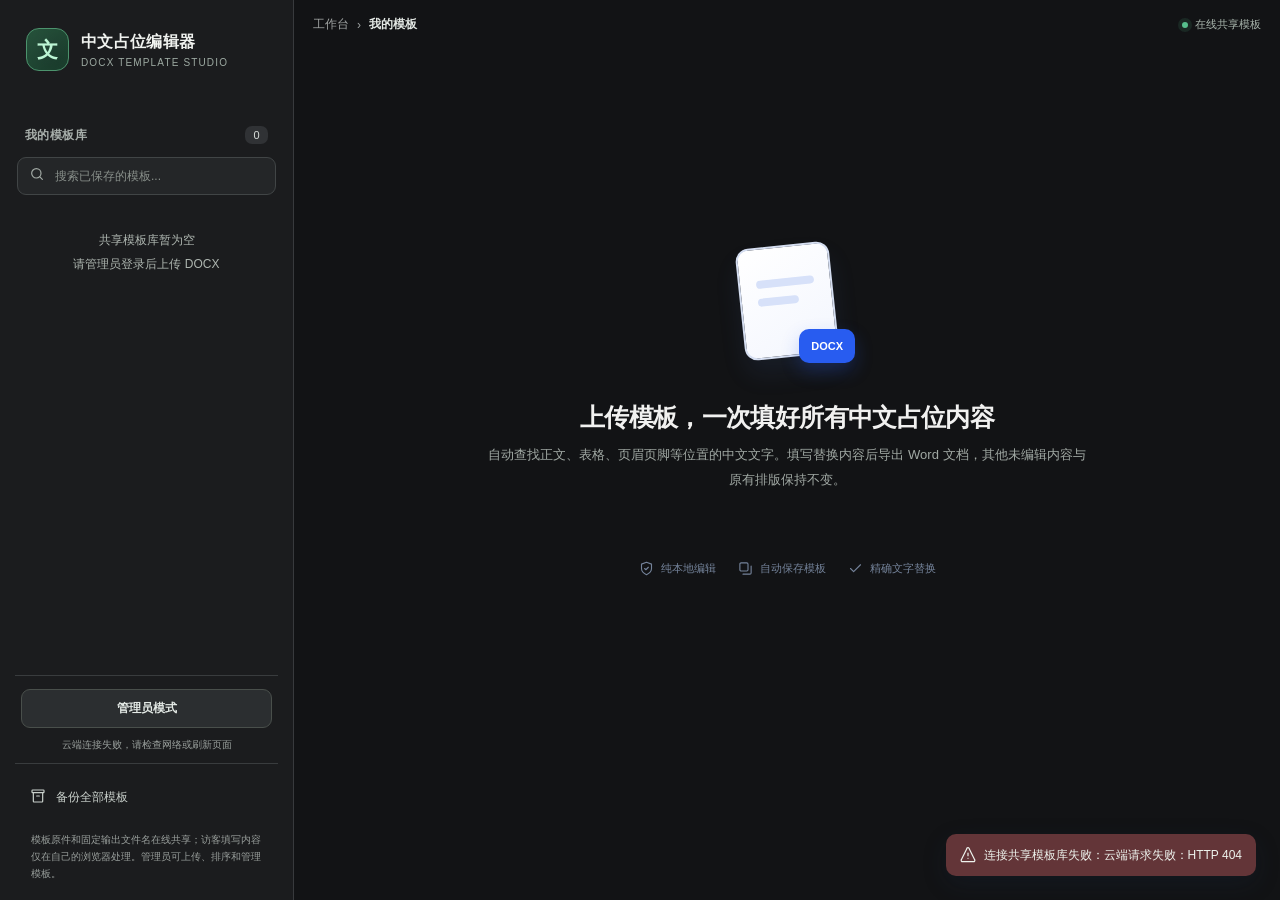
==== commit 1aa8dda1: "Apply MSWQ dark charcoal and green UI to DOCX workspace while preserving white Word document" ====
--- a/legacy/docx-admin.html
+++ b/legacy/docx-admin.html
@@ -3,7 +3,7 @@
 <head>
 <meta charset="UTF-8" />
 <meta name="viewport" content="width=device-width, initial-scale=1" />
-<meta name="color-scheme" content="light" />
+<meta name="color-scheme" content="dark" />
 <title>MSWQ 后台 · DOCX 模板管理</title>
 <style>
 :root { --nav:#142137;--nav2:#1c2d47;--navtext:#e9f0f8;--blue:#275def;--bluehover:#174bd7;--ink:#1b2841;--muted:#718097;--line:#e4e9f1;--bg:#f5f7fb;--white:#ffffff;--success:#0a9672;--danger:#d34b58;--shadow:0 12px 30px rgba(22,37,68,.065);}
@@ -151,6 +151,188 @@
 body:not(.is-admin) .field-help-edit{display:none!important}
 .field-help-dialog{display:block;min-height:100px;width:100%;box-sizing:border-box;resize:vertical;margin:12px 0 4px;padding:12px;font-family:inherit;font-size:12px;line-height:1.7;border:1px solid #cbd8ec;border-radius:9px;color:#223b5d;background:#fff}
 .field-help-caption{display:block;color:#7b8ba3;font-size:11px;line-height:1.6;margin-top:4px}
+
+/* MSWQ unified DOCX UI theme — public workspace and admin template studio.
+   This affects only the application chrome; the Word sheet/rendered runs
+   deliberately retain their original formatting and white paper. */
+:root{
+ color-scheme:dark;
+ --nav:#17191b;--nav2:#242527;--navtext:#f1f1f0;
+ --blue:#2c8059;--bluehover:#369a6c;
+ --ink:#f1f1f0;--muted:#a2a5a7;--line:#383a3d;
+ --bg:#121315;--white:#242527;--success:#56bf8c;--danger:#e77e80;
+ --shadow:0 12px 36px rgba(0,0,0,.19);
+ --mswq-field:#1b1d1f;--mswq-panel:#242527;--mswq-raised:#2b2d2f;
+ --mswq-muted:#a2a5a7;--mswq-green:#56bf8c;
+}
+html,body{background:var(--bg);color:var(--ink)}
+body input,body select,body textarea{accent-color:var(--mswq-green)}
+body input:focus,body select:focus,body textarea:focus{
+ border-color:#438f69!important;box-shadow:0 0 0 3px rgba(86,191,140,.12)!important;outline:none
+}
+.sidebar{background:#1b1c1e;color:var(--navtext);border-right:1px solid var(--line)}
+.brand-logo{background:linear-gradient(140deg,#29543e,#173428);color:#bcf5d4;
+ border:1px solid #4c936d;box-shadow:inset 0 0 16px #204e3588}
+.brand h1{color:#f0f2ef}.brand p{color:#9daaa2}
+.side-upload{background:#276747;border:1px solid #3d8c63;color:#effff5;box-shadow:none}
+.side-upload:hover{background:#328158}
+.sidebar-heading{color:#a9b0ac}.count{background:#303235;color:#d7ddd9}
+.side-search{background:#242628;border-color:#414546;color:#a2aaa5}
+.side-search input{color:#eef1ed}.side-search input::placeholder{color:#888f8a}
+.side-list{scrollbar-color:#565c58 transparent}
+.template-item{border-color:transparent}
+.template-item:hover{background:#2b2e30}
+.template-item.active{background:#183c2b;border-color:#478761;box-shadow:inset 3px 0 #56bf8c}
+.template-item.dropbefore{box-shadow:inset 0 3px #56bf8c}
+.template-item.dropafter{box-shadow:inset 0 -3px #56bf8c}
+.tiny-file{background:#303b34;color:#a8dfc0}
+.template-item.active .tiny-file{background:#2f7650;color:#effff5}
+.template-name{color:#e8ebe8}.template-secondary{color:#a2ada4}
+.item-actions{color:#bdc4bf}.item-actions:hover{background:#414745;color:#fff}
+.empty-side{color:#aeb6b0}
+.sidebar-bottom,.khmb-admin{border-color:#393c3e}
+.side-util{color:#c9d0cb}.side-util:hover{background:#303633;color:#fff}
+.privacy,.khmb-admin-status{color:#999f9c}
+.khmb-admin button{background:#2b2e30;border-color:#494f4b;color:#e3e9e5}
+.khmb-admin button:hover{background:#35443b;border-color:#4b926c}
+.khmb-admin .khmb-small{background:#242527}
+.template-link-action{color:#81d6aa}.template-link-action:hover{background:#284b38;border-color:#4e9a70}
+.main,.main-inner{background:#121315;color:#f1f1f0}
+.crumb{color:#a0a4a3}.crumb strong{color:#e4e9e5}
+.local-flag{color:#a8b5ac}.online-dot{background:#56bf8c;box-shadow:0 0 0 4px rgba(86,191,140,.12)}
+.document-title,.hero-empty h2,.panel-title,.setting-label,.stat-value,
+.right-head h3,.field-original{color:#f1f1f0}
+.eyebrow,.document-subtitle,.hero-empty p,.setting-helper,.stat-label,
+.panel-desc,.right-head p,.right-foot-meta,.stat-tiny,.stat-value small{color:#a1a9a4}
+.stat-card,.setting-card,.editor-panel{background:#242527;border-color:#3b3e40;box-shadow:none}
+.setting-icon{background:#254532;color:#91e0b3}
+.stat-tiny{background:#262829;border-color:#414547;color:#b7c1ba}
+.stat-tiny b{color:#f0f3ef}.stat-tiny.pending b{color:#ebbd76}
+.progress-track{background:#383f3a}.progress-fill{background:#56bf8c}
+.btn,.live-edit-btn,.icon-btn,.zoom-tools button,.step-btn{
+ background:#2b2d2f;color:#e6eae6;border-color:#4a4d4f;box-shadow:none
+}
+.btn:hover,.live-edit-btn:hover:not(:disabled),.icon-btn:hover,
+.zoom-tools button:hover,.step-btn:hover{background:#363d38;color:#f7fff9;border-color:#60a27a}
+.btn.primary,.khmb-masterbar .master-actions button.primary,
+.khmb-global-fields .khmb-global-go{background:#296d49;color:#effff4;border-color:#40875f}
+.btn.primary:hover,.khmb-masterbar .master-actions button.primary:hover,
+.khmb-global-fields .khmb-global-go:hover{background:#34895c;border-color:#59a878}
+.btn.ghost{background:transparent;color:#d5dfd8}
+.btn.danger,.btn.danger-soft,.khmb-masterbar .master-actions button.danger{
+ background:#3b282b;border-color:#805055;color:#ffc8ce
+}
+.btn:focus-visible{outline:2px solid #7bd5a1;outline-offset:2px}
+.filename-entry input,.filename-mini input,.field-search,.field-input,
+.field-entry input,.right-search,.modal-input,.khmb-manage-input,
+.field-help-dialog,.khmb-global-fields input[type=text]{
+ background:#1b1d1f;color:#eef0ec;border:1px solid #45494a
+}
+.filename-entry input::placeholder,.field-entry input::placeholder,
+.field-input::placeholder,.right-search input::placeholder{color:#858d88}
+.filename-ext,.filename-mini .filename-entry span,.filename-mini label span{color:#a7afa9}
+.filename-mini,.panel-footer,.table-header{background:#202224;border-color:#3d4041;color:#b1b8b2}
+.filename-mini label,.panel-footer .footer-count{color:#d9e7dc}
+.field-row{border-bottom-color:#3e4042}
+.field-row:hover{background:#2b302c}
+.field-label,.row-index{color:#e8eeea}.field-snippet,.row-count{color:#a3aaa6}
+.field-input:not(:placeholder-shown),.field-entry input:focus{background:#232926}
+.pill-done{background:#1b4a33;color:#a0ebbb}
+.pill-pending{background:#353632;color:#c7c5b7}
+.no-fields{color:#adb6ae}
+.filters{background:#1d1f21}
+.filter{color:#aeb6ae}
+.filter.active{background:#284635;color:#c0f2d2;box-shadow:none}
+.field-search{color:#9ea8a0}
+.field-search input,.right-search input{background:transparent;color:#ecf0ed}
+.export-bar{background:rgba(31,33,35,.96);border-color:#3f4244;box-shadow:0 -8px 28px rgba(0,0,0,.19)}
+.export-note{color:#edf3ed}.export-note small{color:#a5aea7}
+.toast{background:#303435;color:#eef3ed}
+.toast.error{background:#633538}.toast.success{background:#255a3d}
+.modal-backdrop{background:rgba(0,0,0,.73)}
+.modal{background:#242628;color:#f1f2ef;border:1px solid #484b4d;box-shadow:0 24px 80px #0009}
+.modal .modal-tag{background:#284735;color:#aeeac9}
+.modal p,.modal-k{color:#bac2bb}
+.modal-warning{background:#3e3323;border-color:#725736;color:#f1c88e}
+.preview-pane{background:#17191b;border-color:#3b3e40}
+.preview-bar{background:#242527;border-color:#3e4241}
+.preview-title{color:#e9eee9}
+.render-badge{background:#343b36;color:#b6d4bf}
+.zoom-tools{color:#b1bcb2}
+.preview-selection{background:#1d3228;border-color:#315c45;color:#c1e6d1}
+.preview-scroller{background:#191a1c;scrollbar-color:#535b56 #232527}
+.preview-body{color:#b2b7b4}
+.preview-bottom{background:#242527;color:#a8b0aa;border-color:#3d4041}
+.preview-error{color:#efb3ba}
+.fields-pane{background:#242527;border-color:#3e4240;box-shadow:none}
+.right-fixed{background:#242527;border-color:#3e4240}
+.right-head p{color:#a9b1aa}
+.right-search{background:#1b1d1f;color:#aab2ac;border-color:#45494a}
+.icon-btn{background:#303234;color:#dce5de}
+.right-list{background:#1a1c1e;scrollbar-color:#555b57 #202224}
+.field-card{background:#27292a;border-color:#424648;box-shadow:0 2px 7px #0002}
+.field-card:hover{background:#2c302e;border-color:#5c876c;box-shadow:0 4px 14px #0003}
+.field-card.is-active{background:#21382b;border-color:#56bf8c;box-shadow:0 0 0 2px rgba(86,191,140,.14)}
+.field-card.is-active .field-index{background:#275037;color:#d4f7e2}
+.field-index{color:#cbd4cc;background:#36393a;border-color:#494e4a}
+.field-status{background:#413628;border-color:#755937;color:#f1cd91}
+.field-status.done{background:#244532;border-color:#357b53;color:#b9efcf}
+.field-original{color:#f1f3ef}.style-info,.field-context{color:#abb5ad}
+.field-context{border-color:#414545}
+.field-entry input{background:#1b1d1f;color:#edf2ed;border-color:#474c48}
+.field-entry input:focus{background:#242c27}
+.field-bottom,.occ-stepper{color:#aab4ab}
+.step-btn{background:#303334;color:#dde7de;border-color:#535958}
+.right-footer{background:#242527;border-color:#404443;box-shadow:0 -4px 14px #0002}
+.right-foot-meta{color:#b0b7b1}
+.live-edit-tag{background:#214634;color:#baf3ce;border-color:#377c55}
+.live-edit-btn{background:#2d3130;color:#d6e6da}
+.direct-help{background:#223a2d;color:#c6e4d1;border-color:#3c7455}
+.direct-help b,.direct-count{color:#91dfb4}
+.khmb-masterbar,.preview-pane #khmbMasterTools{
+ background:#262a28;border-color:#434845;color:#e7ece7
+}
+.khmb-masterbar.editing,.preview-pane #khmbMasterTools.editing{
+ background:#203c2b;border-color:#56bf8c;box-shadow:inset 0 2px #56bf8c
+}
+.khmb-masterbar .master-explain{color:#b8c4b9}
+.khmb-masterbar .master-explain b{color:#f0f4ef}
+.khmb-masterbar .master-actions button{background:#313532;border-color:#505650;color:#ecf1ed}
+.khmb-masterbar .master-actions button:disabled{opacity:.46}
+.khmb-global-panel{background:#232628;border-color:#414647}
+.khmb-global-head strong{color:#e6efea}.khmb-global-head small{color:#a9b7ae}
+.khmb-global-fields label,.khmb-global-meta{color:#b6c3b9}
+.khmb-global-fields input[type=text]{color:#f2f4f0;background:#1b1d1f}
+.khmb-global-results{background:#202223;border-color:#424747}
+.khmb-global-result{background:#252728;border-color:#3f4441;color:#ecefeb}
+.khmb-global-result:hover{background:#2d4034}
+.khmb-global-result .khmb-hit-num,.khmb-global-result .khmb-hit-place,
+.khmb-global-result .khmb-hit-text{color:#c1cfc4}
+.khmb-hit-empty{color:#adb5af}
+#khmbGlobalPages button{background:#303334;border-color:#4a514b;color:#dfebe1}
+#khmbGlobalPages button:hover{background:#3b493e}
+#khmbGlobalPages button:disabled{opacity:.4}
+.khmb-global-meta input{accent-color:#56bf8c}
+.khmb-global-meta .khmb-highlight-count{color:#f08b92}
+.field-card .field-help{background:#303834;border-color:#435b4b;color:#b8dbc5}
+.field-card .field-help .field-help-icon{color:#8bd6ab}
+.field-card .field-help .field-help-edit{background:#284b37;border-color:#4c8c66;color:#d3f7e2}
+.field-card .field-help .field-help-edit:hover{background:#326244}
+.field-help-caption{color:#a6b5aa}
+.khmb-manage-label{color:#cddbcf}
+.khmb-manage-input{background:#1b1d1f;color:#edf1ed;border-color:#4b514c}
+.khmb-manage-note{color:#adb9b0}
+body:not(.is-admin) #outputName{background:#242729!important;color:#adb8af}
+body.khmb-maintenance .direct-help{background:#254331;border-color:#49865f}
+body.khmb-maintenance .field-input{background:#303333!important;color:#dadeda}
+body:not(.is-admin) .field-help-edit{display:none!important}
+/* Word preview is intentionally outside the app theme. */
+.docx-paper{background:#fff;color:#151515;border-color:#e4e6e8}
+.paper-content{color:#161616}
+.paper-content .docx-table{color:inherit}
+.paper-content .docx-p[contenteditable]:hover{background-color:rgba(77,126,230,.025)}
+.paper-content .docx-p[contenteditable]:focus{background-color:rgba(53,117,230,.045)}
+
 </style>
 </head>
 <body>
